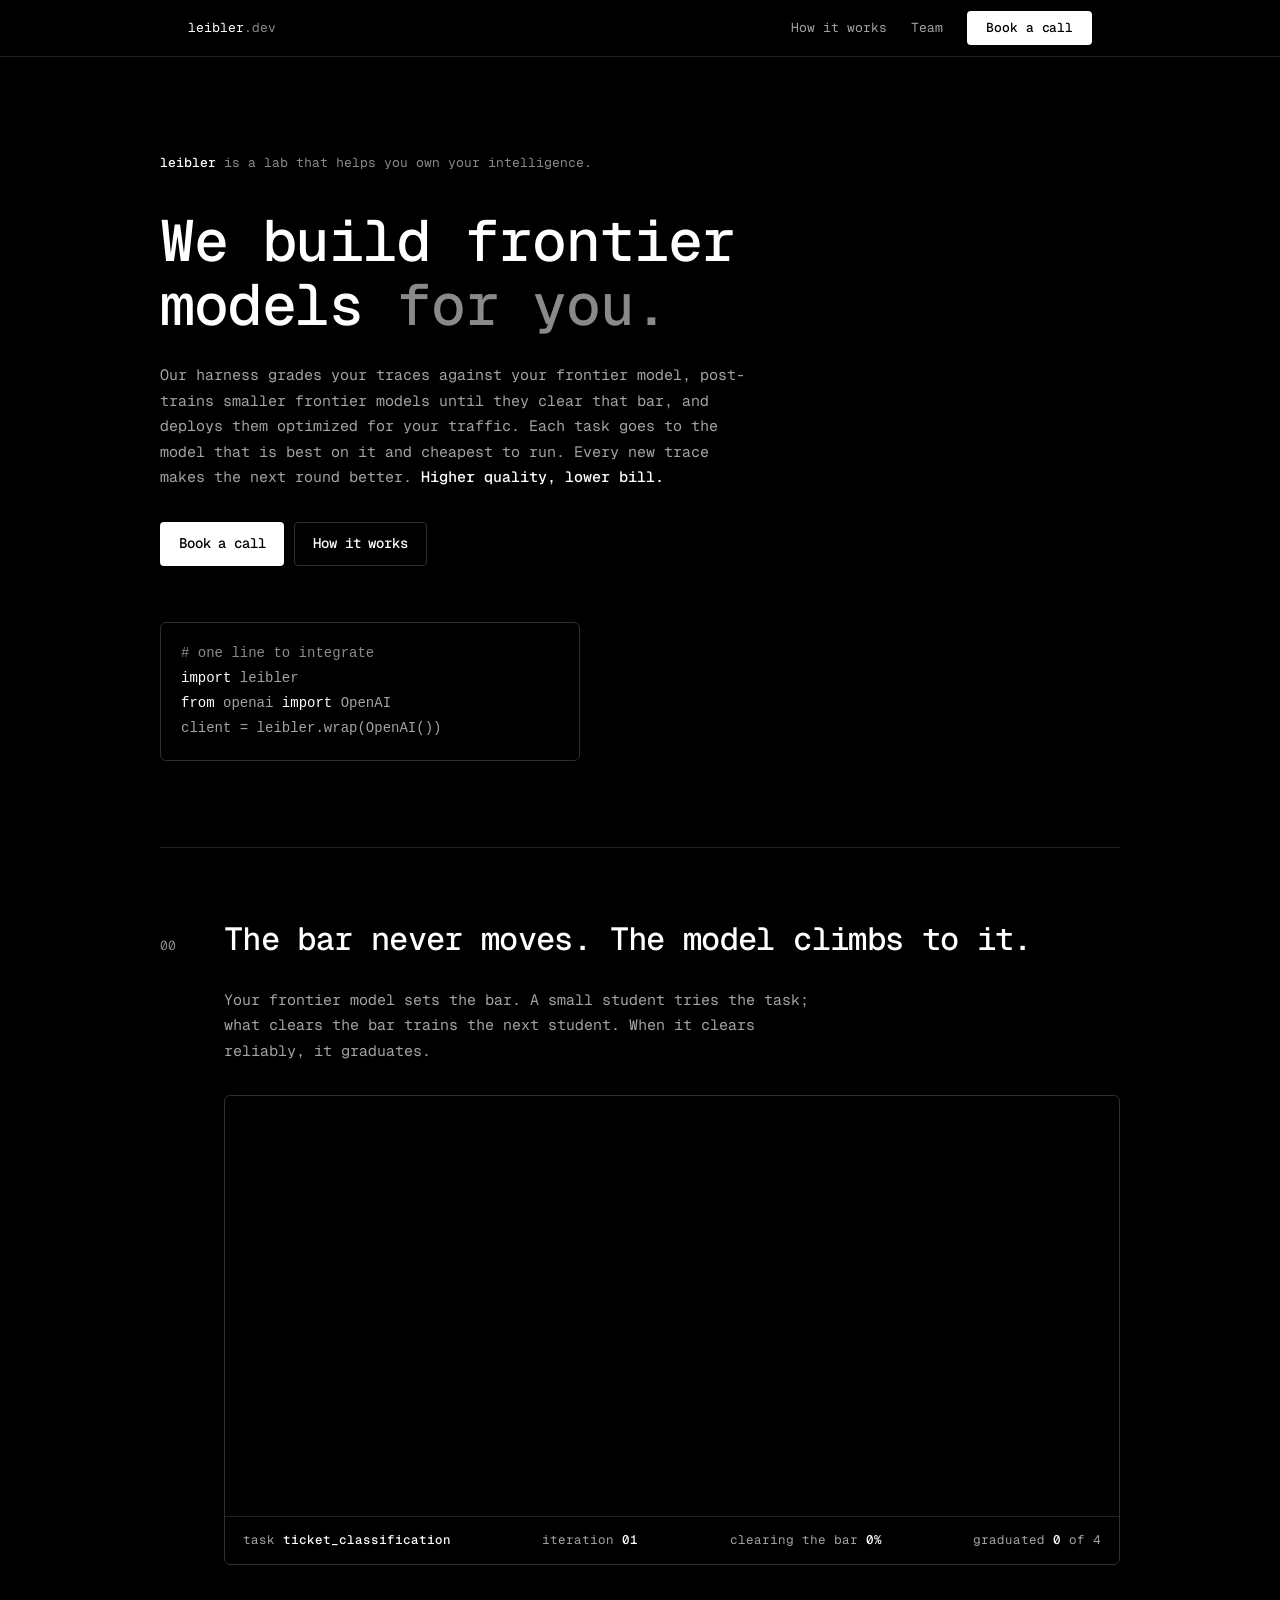
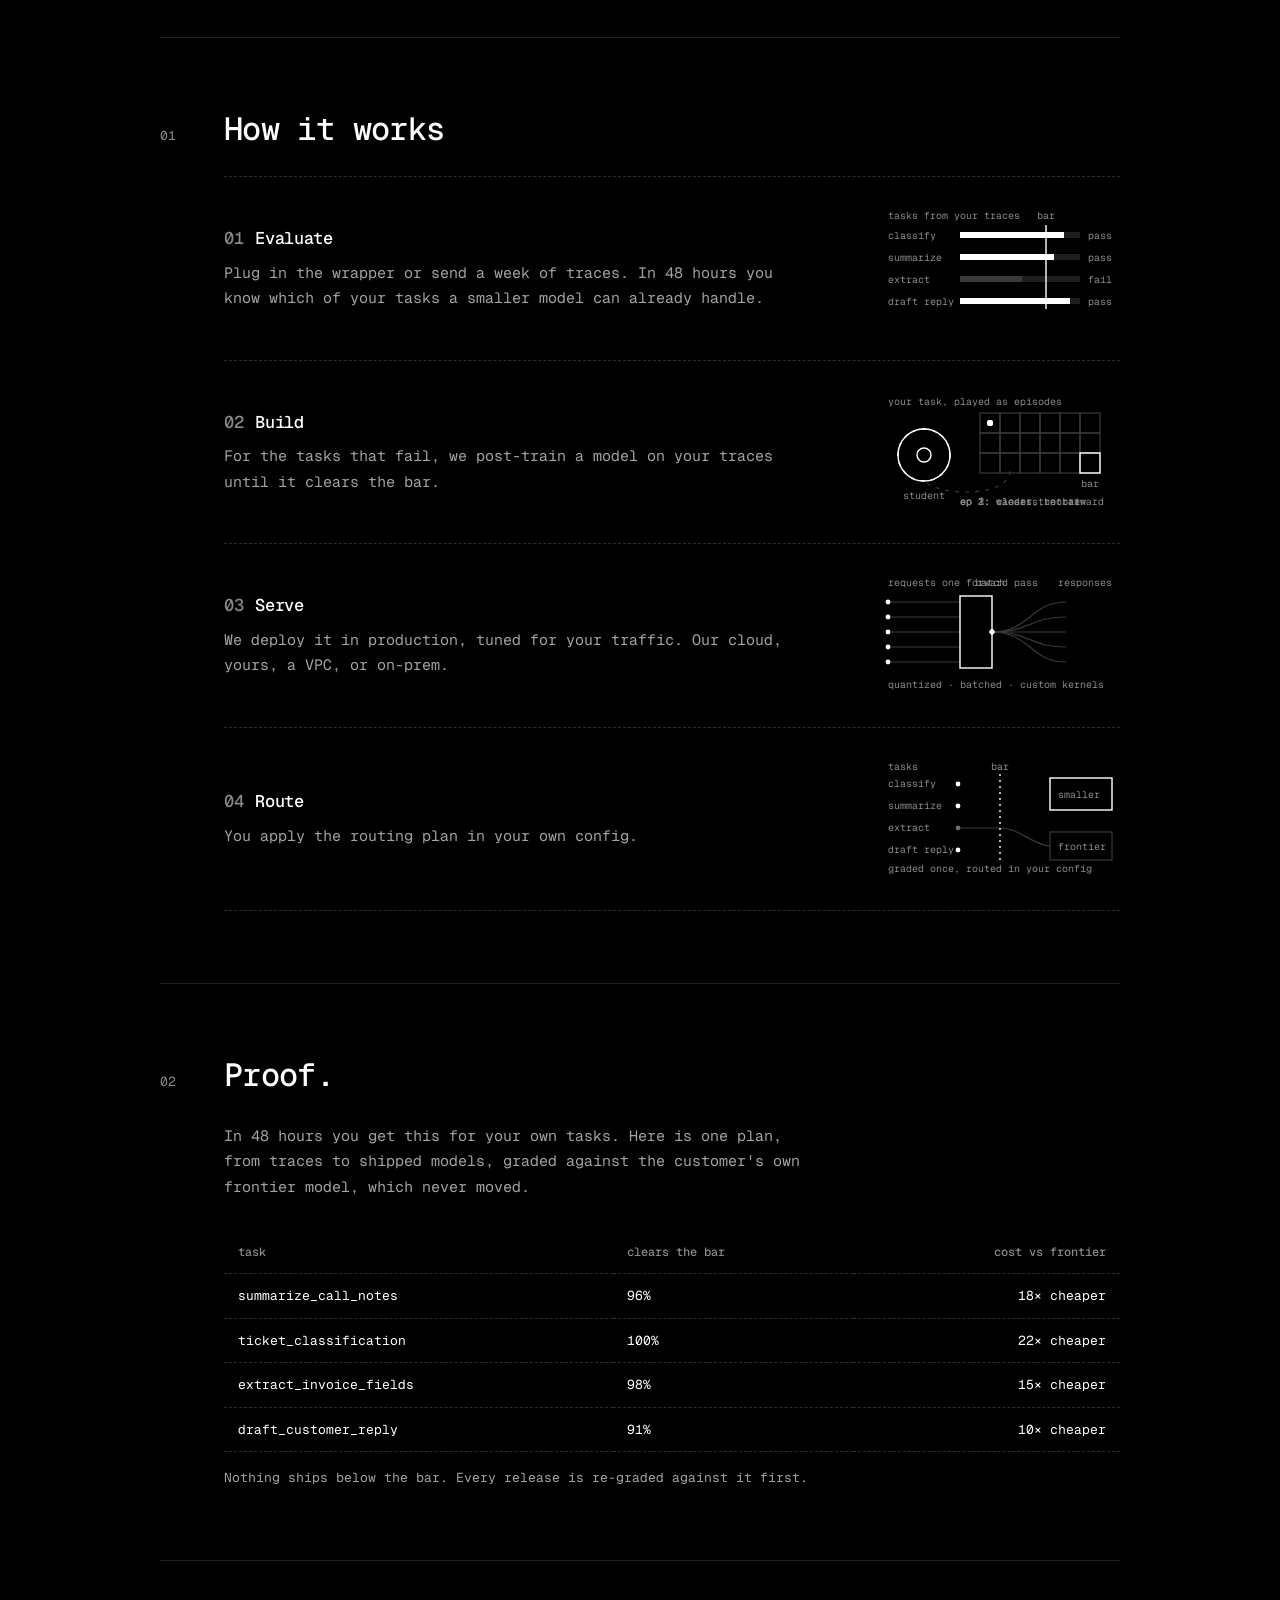
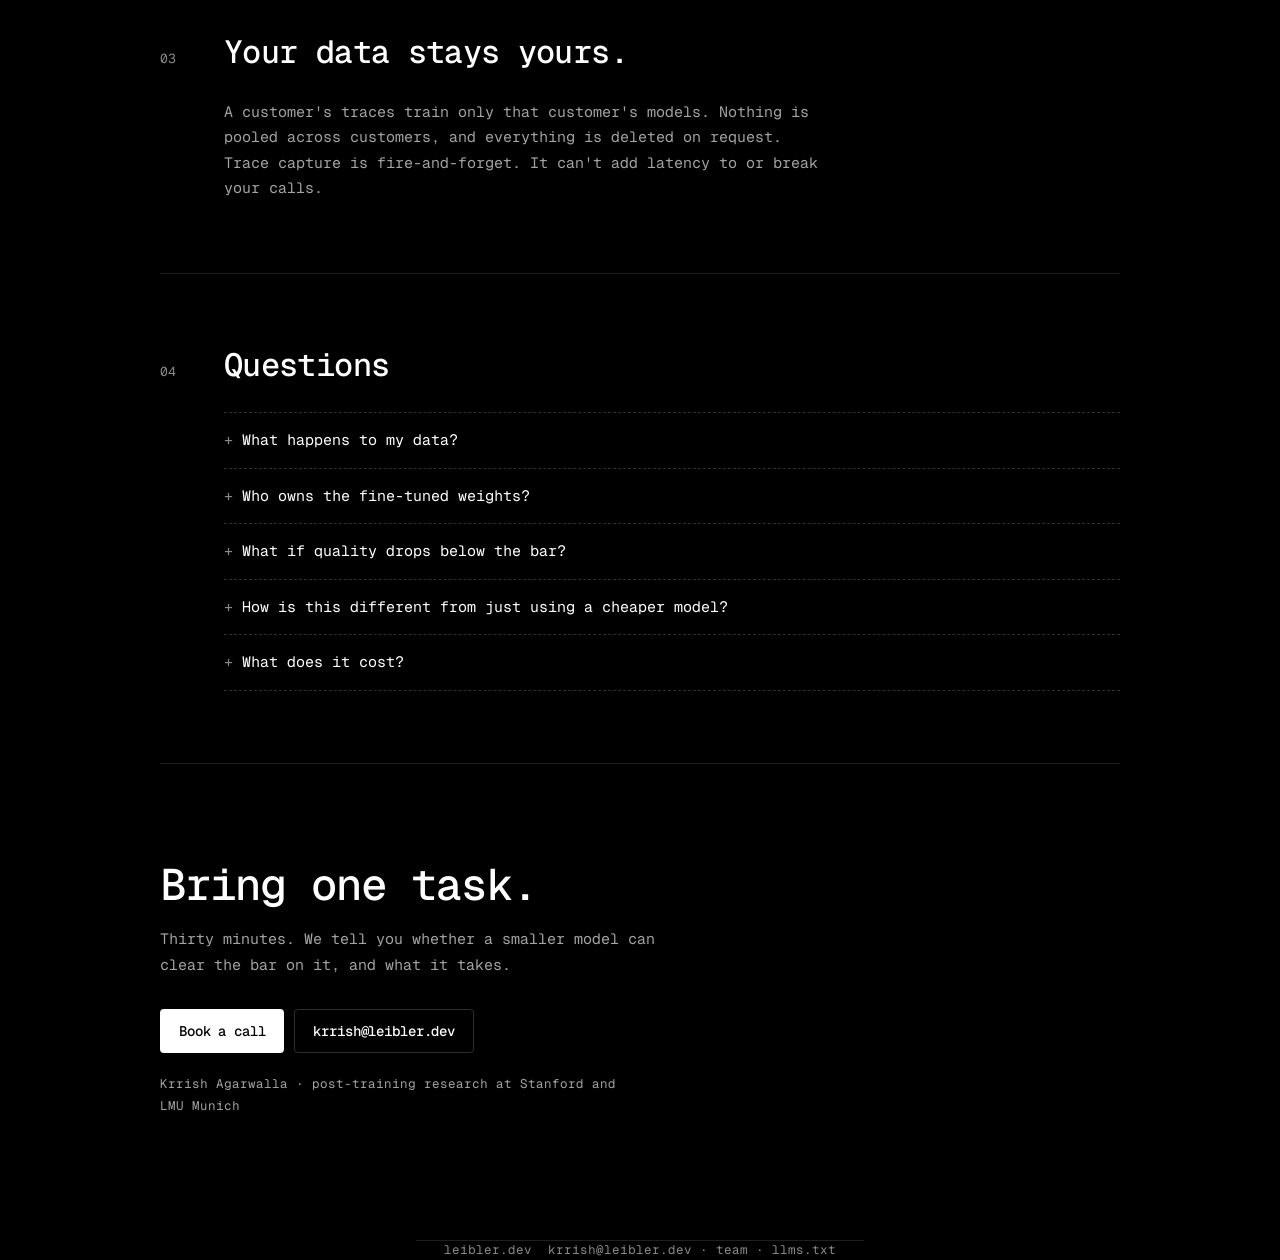
==== index.html @ d2d836c9 "Leibler: product repo, validation work and leibler.dev website Co-Authored-By: Claude Fable 5 <norep" ====
<!DOCTYPE html>
<html lang="en">
<head>
<meta charset="UTF-8">
<meta name="viewport" content="width=device-width, initial-scale=1.0">
<title>Leibler · We build frontier models for you.</title>
<meta name="description" content="Your frontier model's quality, at a fraction of the bill. Leibler post-trains smaller models on your traces until they clear your bar, then runs them optimized for your traffic.">
<link rel="canonical" href="https://leibler.dev/">
<meta name="theme-color" content="#000000">
<meta property="og:type" content="website">
<meta property="og:site_name" content="Leibler">
<meta property="og:title" content="Leibler · We build frontier models for you.">
<meta property="og:description" content="Your frontier model's quality, at a fraction of the bill. Leibler post-trains smaller models on your traces until they clear your bar, then runs them optimized for your traffic.">
<meta property="og:url" content="https://leibler.dev/">
<meta property="og:image" content="https://leibler.dev/og.png">
<meta property="og:image:width" content="1200">
<meta property="og:image:height" content="630">
<meta name="twitter:card" content="summary_large_image">
<meta name="twitter:title" content="Leibler · We build frontier models for you.">
<meta name="twitter:description" content="Your frontier model's quality, at a fraction of the bill. Leibler post-trains smaller models on your traces until they clear your bar, then runs them optimized for your traffic.">
<meta name="twitter:image" content="https://leibler.dev/og.png">
<link rel="icon" href="/favicon.svg" type="image/svg+xml">
<link rel="icon" type="image/png" sizes="32x32" href="/favicon-32.png">
<link rel="apple-touch-icon" href="/apple-touch-icon.png">
<link rel="alternate" type="text/plain" href="/llms.txt" title="llms.txt">
<link rel="preconnect" href="https://fonts.googleapis.com">
<link rel="preconnect" href="https://fonts.gstatic.com" crossorigin>
<link href="https://fonts.googleapis.com/css2?family=Geist+Mono:wght@400;500&display=swap" rel="stylesheet">
<link rel="stylesheet" href="/assets/css/site.css">
<script src="/assets/js/hero.js" defer></script>
<script src="/assets/js/figures.js" defer></script>
<script type="application/ld+json">
{"@context":"https://schema.org","@graph":[
{"@type":"Organization","@id":"https://leibler.dev/#org","name":"Leibler","url":"https://leibler.dev/","logo":"https://leibler.dev/og.png","email":"krrish@leibler.dev","founder":{"@id":"https://leibler.dev/#krrish"}},
{"@type":"Person","@id":"https://leibler.dev/#krrish","name":"Krrish Agarwalla","url":"https://kkrrish.tech","jobTitle":"Founder","worksFor":{"@id":"https://leibler.dev/#org"},"sameAs":["https://kkrrish.tech"]},
{"@type":"FAQPage","mainEntity":[
{"@type":"Question","name":"What happens to my data?","acceptedAnswer":{"@type":"Answer","text":"Your traces train only your models. Nothing is pooled across customers, and everything is deleted on request."}},
{"@type":"Question","name":"Who owns the fine-tuned weights?","acceptedAnswer":{"@type":"Answer","text":"You do. The models are built from your traces, for you, and deploy on your infrastructure or ours."}},
{"@type":"Question","name":"What if quality drops below the bar?","acceptedAnswer":{"@type":"Answer","text":"It doesn't ship. Every release is graded against your frontier model on your own inputs, and anything below the bar is held back."}},
{"@type":"Question","name":"How is this different from just using a cheaper model?","acceptedAnswer":{"@type":"Answer","text":"A cheaper model doesn't clear your bar. The harness proves, on your traces, which tasks it can and can't take before anything runs in production."}},
{"@type":"Question","name":"What does it cost?","acceptedAnswer":{"@type":"Answer","text":"Bring one task. In thirty minutes we'll tell you what it takes and whether a smaller model clears the bar."}}
]}]}
</script>
</head>
<body>
<a class="skip" href="#main">Skip to content</a>
<header class="mono">
  <div class="wrap nav">
    <a class="brand" href="/">leibler<span>.dev</span></a>
    <nav><a href="#how">How it works</a><a href="/team">Team</a><a class="btn btn-w" href="https://cal.com/krrish-agarwalla/30min">Book a call</a></nav>
  </div>
</header>

<main id="main">
  <section class="wrap hero">
    <p class="prompt"><b>leibler</b> is a lab that helps you own your intelligence.</p>
    <h1>We build frontier models <span class="g">for you.</span></h1>
    <p class="sub">Our harness grades your traces against your frontier model, post-trains smaller frontier models until they clear that bar, and deploys them optimized for your traffic. Each task goes to the model that is best on it and cheapest to run. Every new trace makes the next round better. <b>Higher quality, lower bill.</b></p>
    <div class="cta"><a class="btn btn-w" href="https://cal.com/krrish-agarwalla/30min">Book a call</a><a class="btn btn-o" href="#how">How it works</a></div>
    <pre class="snip"><span class="c"># one line to integrate</span>
<b>import</b> leibler
<b>from</b> openai <b>import</b> OpenAI
client = leibler.wrap(OpenAI())</pre>
  </section>

  <section class="wrap sec" id="bar">
    <div class="h"><span class="n">00</span><h2>The bar never moves. The model climbs to it.</h2></div>
    <p class="lead">Your frontier model sets the bar. A small student tries the task; what clears the bar trains the next student. When it clears reliably, it graduates.</p>
    <div class="diagram">
      <canvas id="cv" role="img" aria-label="Animated diagram: a student model's outputs scatter below a fixed quality bar; with each iteration the outputs that clear the bar train the student, until the task clears the bar reliably and graduates"></canvas>
      <div class="read mono"><span>task <b id="r-task">ticket_classification</b></span><span>iteration <b id="r-iter">01</b></span><span>clearing the bar <b id="r-pass">0%</b></span><span>graduated <b id="r-grad">0</b> of 4</span></div>
    </div>
  </section>

  <section class="wrap sec" id="how">
    <div class="h"><span class="n">01</span><h2>How it works</h2></div>
    <div class="step"><div><h3><span>01</span>Evaluate</h3><p>Plug in the wrapper or send a week of traces. In 48 hours you know which of your tasks a smaller model can already handle.</p></div><div class="fig" aria-hidden="true"><svg viewBox="0 0 240 120">
      <text class="lbl" x="8" y="14">tasks from your traces</text>
      <text class="lbl" x="8" y="34">classify</text><text class="lbl" x="8" y="56">summarize</text><text class="lbl" x="8" y="78">extract</text><text class="lbl" x="8" y="100">draft reply</text>
      <g fill="#1f1f1f"><rect x="80" y="27" width="120" height="6"></rect><rect x="80" y="49" width="120" height="6"></rect><rect x="80" y="71" width="120" height="6"></rect><rect x="80" y="93" width="120" height="6"></rect></g>
      <rect class="eB" x="80" y="27" width="104" height="6" fill="#fff"></rect>
      <rect class="eB" x="80" y="49" width="94" height="6" fill="#fff" style="animation-delay: .3s"></rect>
      <rect class="eB" x="80" y="71" width="62" height="6" fill="#3a3a3a" style="animation-delay: .6s"></rect>
      <rect class="eB" x="80" y="93" width="110" height="6" fill="#fff" style="animation-delay: .9s"></rect>
      <line class="st" x1="166" y1="20" x2="166" y2="104"></line><text class="lbl" x="166" y="14" text-anchor="middle" fill="#fff">bar</text>
      <g class="f1l"><text class="lbl" x="208" y="34" fill="#fff">pass</text><text class="lbl" x="208" y="56" fill="#fff">pass</text><text class="lbl" x="208" y="78">fail</text><text class="lbl" x="208" y="100" fill="#fff">pass</text></g>
    </svg></div></div>
    <div class="step"><div><h3><span>02</span>Build</h3><p>For the tasks that fail, we post-train a model on your traces until it clears the bar.</p></div><div class="fig" aria-hidden="true"><svg viewBox="0 0 240 120">
      <circle class="dim" cx="44" cy="66" r="26"></circle><circle class="st spin flow" cx="44" cy="66" r="26"></circle><circle class="st f2ring" cx="44" cy="66" r="26"></circle><circle class="st" cx="44" cy="66" r="7"></circle>
      <text class="lbl" x="44" y="110" text-anchor="middle">student</text>
      <text class="lbl" x="8" y="16">your task, played as episodes</text>
      <g class="dim"><rect x="100" y="24" width="20" height="20"></rect><rect x="120" y="24" width="20" height="20"></rect><rect x="140" y="24" width="20" height="20"></rect><rect x="160" y="24" width="20" height="20"></rect><rect x="180" y="24" width="20" height="20"></rect><rect x="200" y="24" width="20" height="20"></rect><rect x="100" y="44" width="20" height="20"></rect><rect x="120" y="44" width="20" height="20"></rect><rect x="140" y="44" width="20" height="20"></rect><rect x="160" y="44" width="20" height="20"></rect><rect x="180" y="44" width="20" height="20"></rect><rect x="200" y="44" width="20" height="20"></rect><rect x="100" y="64" width="20" height="20"></rect><rect x="120" y="64" width="20" height="20"></rect><rect x="140" y="64" width="20" height="20"></rect><rect x="160" y="64" width="20" height="20"></rect><rect x="180" y="64" width="20" height="20"></rect><rect x="200" y="64" width="20" height="20"></rect></g>
      <rect class="st goal" x="200" y="64" width="20" height="20" fill="#fff"></rect><text class="lbl" x="210" y="98" text-anchor="middle" fill="#fff">bar</text>
      <path class="dim flow f2r" d="M130 82 C 130 108, 60 108, 44 92"></path>
      <polyline class="st att c1" pathLength="100" points="110,34 130,34 130,54 110,54 110,74 130,74"></polyline>
      <polyline class="st att c2" pathLength="100" points="110,34 130,34 150,34 170,34 170,54 190,54 190,74"></polyline>
      <polyline class="st att c3" pathLength="100" points="110,34 150,34 170,34 170,54 210,54 210,74"></polyline>
      <circle class="f2d c1" r="3" fill="#fff" style="offset-path: path('M110 34 L130 34 L130 54 L110 54 L110 74 L130 74')"></circle>
      <circle class="f2d c2" r="3" fill="#fff" style="offset-path: path('M110 34 L130 34 L150 34 L170 34 L170 54 L190 54 L190 74')"></circle>
      <circle class="f2d c3" r="3" fill="#fff" style="offset-path: path('M110 34 L150 34 L170 34 L170 54 L210 54 L210 74')"></circle>
      <text class="lbl f2t c1" x="80" y="116">ep 1: wanders, no reward</text>
      <text class="lbl f2t c2" x="80" y="116">ep 2: closer, retrain</text>
      <text class="lbl f2t c3" x="80" y="116" fill="#fff">ep 3: clears the bar</text>
    </svg></div></div>
    <div class="step"><div><h3><span>03</span>Serve</h3><p>We deploy it in production, tuned for your traffic. Our cloud, yours, a VPC, or on-prem.</p></div><div class="fig" aria-hidden="true"><svg viewBox="0 0 240 120">
      <text class="lbl" x="8" y="14">requests</text>
      <g class="dim"><path d="M8 30 H 80"></path><path d="M8 45 H 80"></path><path d="M8 60 H 80"></path><path d="M8 75 H 80"></path><path d="M8 90 H 80"></path></g>
      <circle class="sBin" r="2.4" fill="#fff" style="offset-path: path('M8 30 H 80'); animation-delay: 0.00s"></circle><circle class="sBin" r="2.4" fill="#fff" style="offset-path: path('M8 45 H 80'); animation-delay: 0.15s"></circle><circle class="sBin" r="2.4" fill="#fff" style="offset-path: path('M8 60 H 80'); animation-delay: 0.30s"></circle><circle class="sBin" r="2.4" fill="#fff" style="offset-path: path('M8 75 H 80'); animation-delay: 0.45s"></circle><circle class="sBin" r="2.4" fill="#fff" style="offset-path: path('M8 90 H 80'); animation-delay: 0.60s"></circle>
      <rect class="st sBbox" x="80" y="24" width="32" height="72" fill="#fff"></rect>
      <text class="lbl sBb" x="110" y="14" text-anchor="middle">batch</text>
      <text class="lbl sBl" x="110" y="14" text-anchor="middle" fill="#fff">one forward pass</text>
      <g class="dim"><path d="M112 60 C 150 60, 150 30, 186 30"></path><path d="M112 60 C 150 60, 150 45, 186 45"></path><path d="M112 60 C 150 60, 150 60, 186 60"></path><path d="M112 60 C 150 60, 150 75, 186 75"></path><path d="M112 60 C 150 60, 150 90, 186 90"></path></g>
      <circle class="sBout" r="2.4" fill="#fff" style="offset-path: path('M112 60 C 150 60, 150 30, 186 30')"></circle><circle class="sBout" r="2.4" fill="#fff" style="offset-path: path('M112 60 C 150 60, 150 45, 186 45')"></circle><circle class="sBout" r="2.4" fill="#fff" style="offset-path: path('M112 60 C 150 60, 150 60, 186 60')"></circle><circle class="sBout" r="2.4" fill="#fff" style="offset-path: path('M112 60 C 150 60, 150 75, 186 75')"></circle><circle class="sBout" r="2.4" fill="#fff" style="offset-path: path('M112 60 C 150 60, 150 90, 186 90')"></circle>
      <text class="lbl" x="232" y="14" text-anchor="end">responses</text>
      <text class="lbl" x="8" y="116">quantized · batched · custom kernels</text>
    </svg></div></div>
    <div class="step"><div><h3><span>04</span>Route</h3><p>You apply the routing plan in your own config.</p></div><div class="fig" aria-hidden="true"><svg viewBox="0 0 240 120">
      <text class="lbl" x="8" y="14">tasks</text>
      <text class="lbl" x="8" y="31">classify</text><text class="lbl" x="8" y="53">summarize</text><text class="lbl" x="8" y="75">extract</text><text class="lbl" x="8" y="97">draft reply</text>
      <path class="st rBl" pathLength="100" d="M78 28 H120 C 140 28, 150 32, 170 34" style="animation-delay: 0.0s"></path><path class="st rBl" pathLength="100" d="M78 50 H120 C 140 50, 150 40, 170 40" style="animation-delay: 0.6s"></path><path class="dim" pathLength="100" d="M78 72 H120 C 140 72, 150 88, 170 90" style="animation-delay: 1.2s"></path><path class="st rBl" pathLength="100" d="M78 94 H120 C 140 94, 150 46, 170 46" style="animation-delay: 1.8s"></path>
      <circle class="rBd" r="2.4" fill="#fff" style="offset-path: path('M78 28 H120 C 140 28, 150 32, 170 34'); animation-delay: 0.0s"></circle><circle class="rBd" r="2.4" fill="#fff" style="offset-path: path('M78 50 H120 C 140 50, 150 40, 170 40'); animation-delay: 0.6s"></circle><circle class="rBd" r="2.4" fill="#6b6b6b" style="offset-path: path('M78 72 H120 C 140 72, 150 88, 170 90'); animation-delay: 1.2s"></circle><circle class="rBd" r="2.4" fill="#fff" style="offset-path: path('M78 94 H120 C 140 94, 150 46, 170 46'); animation-delay: 1.8s"></circle>
      <line class="st" x1="120" y1="18" x2="120" y2="104" stroke-dasharray="2 4"></line><text class="lbl" x="120" y="14" text-anchor="middle" fill="#fff">bar</text>
      <rect class="st" x="170" y="22" width="62" height="32"></rect><text class="lbl" x="178" y="42" fill="#fff">smaller</text>
      <rect class="dim" x="170" y="76" width="62" height="28"></rect><text class="lbl" x="178" y="94">frontier</text>
      <text class="lbl" x="8" y="116">graded once, routed in your config</text>
    </svg></div></div>
  </section>

  <section class="wrap sec" id="proof">
    <div class="h"><span class="n">02</span><h2>Proof.</h2></div>
    <p class="lead">In 48 hours you get this for your own tasks. Here is one plan, from traces to shipped models, graded against the customer's own frontier model, which never moved.</p>
    <table class="proof">
      <thead><tr><th>task</th><th>clears the bar</th><th>cost vs frontier</th></tr></thead>
      <tbody>
        <tr><td>summarize_call_notes</td><td>96%</td><td>18× cheaper</td></tr>
        <tr><td>ticket_classification</td><td>100%</td><td>22× cheaper</td></tr>
        <tr><td>extract_invoice_fields</td><td>98%</td><td>15× cheaper</td></tr>
        <tr><td>draft_customer_reply</td><td>91%</td><td>10× cheaper</td></tr>
      </tbody>
    </table>
    <p class="note">Nothing ships below the bar. Every release is re-graded against it first.</p>
  </section>

  <section class="wrap sec" id="data">
    <div class="h"><span class="n">03</span><h2>Your data stays yours.</h2></div>
    <p class="lead">A customer's traces train only that customer's models. Nothing is pooled across customers, and everything is deleted on request. Trace capture is fire-and-forget. It can't add latency to or break your calls.</p>
  </section>

  <section class="wrap sec" id="faq">
    <div class="h"><span class="n">04</span><h2>Questions</h2></div>
    <div class="faq">
      <details>
        <summary>What happens to my data?</summary>
        <p>Your traces train only your models. Nothing is pooled across customers, and everything is deleted on request.</p>
      </details>
      <details>
        <summary>Who owns the fine-tuned weights?</summary>
        <p>You do. The models are built from your traces, for you, and deploy on your infrastructure or ours.</p>
      </details>
      <details>
        <summary>What if quality drops below the bar?</summary>
        <p>It doesn't ship. Every release is graded against your frontier model on your own inputs, and anything below the bar is held back.</p>
      </details>
      <details>
        <summary>How is this different from just using a cheaper model?</summary>
        <p>A cheaper model doesn't clear your bar. The harness proves, on your traces, which tasks it can and can't take before anything runs in production.</p>
      </details>
      <details>
        <summary>What does it cost?</summary>
        <p>Bring one task. In thirty minutes we'll tell you what it takes and whether a smaller model clears the bar.</p>
      </details>
    </div>
  </section>

  <section class="wrap close" id="close">
    <h2>Bring one task.</h2>
    <p>Thirty minutes. We tell you whether a smaller model can clear the bar on it, and what it takes.</p>
    <div class="cta"><a class="btn btn-w" href="https://cal.com/krrish-agarwalla/30min">Book a call</a><a class="btn btn-o" href="mailto:krrish@leibler.dev">krrish@leibler.dev</a></div>
    <p class="cred">Krrish Agarwalla · post-training research at Stanford and LMU Munich</p>
  </section>
</main>
<footer class="wrap mono"><span>leibler.dev</span><span><a href="mailto:krrish@leibler.dev">krrish@leibler.dev</a> · <a href="/team">team</a> · <a href="/llms.txt">llms.txt</a></span></footer>
</body>
</html>
---- assets/css/site.css ----
/* leibler.dev */
  :root { --bg: #000; --fg: #fff; --fg-2: #a3a3a3; --fg-3: #8a8a8a; --line: #1f1f1f; --line-2: #2e2e2e; }
  * { box-sizing: border-box; margin: 0; padding: 0; }
  html { color-scheme: dark; scroll-behavior: smooth; }
  body { min-height: 100vh; display: flex; flex-direction: column; background: var(--bg); color: var(--fg); font-family: "Geist Mono", ui-monospace, Menlo, monospace; font-size: 15px; line-height: 1.5; -webkit-font-smoothing: antialiased; overflow-x: hidden; }
  main { flex: 1; }
  a { color: inherit; text-decoration: none; }
  a:focus-visible { outline: 2px solid #fff; outline-offset: 3px; }
  h1, h2, h3 { font-weight: 500; letter-spacing: -0.04em; text-wrap: balance; }
  p { text-wrap: pretty; }
  .mono { font-family: "Geist Mono", ui-monospace, Menlo, monospace; }
  .btn { display: inline-flex; align-items: center; justify-content: center; gap: 8px; min-height: 44px; padding: 0 18px; border-radius: 8px; font-weight: 500; font-size: 14px; letter-spacing: -0.01em; border: 1px solid transparent; transition: background-color 150ms ease, border-color 150ms ease; touch-action: manipulation; }
  .btn-w { background: var(--fg); color: #000; } .btn-w:hover { background: #e5e5e5; }
  .btn-o { border-color: var(--line-2); color: var(--fg); } .btn-o:hover { border-color: #fff; }
  .skip { position: absolute; left: -999px; top: 8px; background: #fff; color: #000; padding: 8px 12px; z-index: 100; } .skip:focus { left: 8px; }
  .sub b { color: var(--fg); font-weight: 500; }
  .read { display: flex; justify-content: space-between; gap: 16px; flex-wrap: wrap; padding: 14px 18px; border-top: 1px solid var(--line); font-size: 12.5px; color: var(--fg-2); }
  .read b { color: #fff; font-weight: 500; }
  @media (prefers-reduced-motion: reduce) { .btn { transition: none; } .fig [class] { animation: none; } .fig .eB, .fig .f1l, .fig .f2t.c3 { transform: none; opacity: 1; } .fig .att { stroke-dashoffset: 0; } .fig .att.c1, .fig .att.c2, .fig .f2d, .fig .f2t.c1, .fig .f2t.c2, .fig .f2r, .fig .f2ring, .fig .sBin, .fig .sBout, .fig .sBl, .fig .rBd { opacity: 0; } .fig .sBb { opacity: 1; } .fig .sBbox { fill-opacity: 0; } .fig .rBl { stroke-dashoffset: 0; } .fig .goal { fill-opacity: .9; } }
  .paused .fig * { animation-play-state: paused !important; }
  .fig .st { stroke: #fff; stroke-width: 1.4; fill: none; }
  .fig .dim { stroke: #3a3a3a; stroke-width: 1.2; fill: none; }
  .fig .lbl { fill: #8a8a8a; font: 10px "Geist Mono", ui-monospace, monospace; }
  .fig .flow { stroke-dasharray: 4 6; animation: flow 1.6s linear infinite; }
  .fig .spin { transform-box: fill-box; transform-origin: center; animation: spin 6s linear infinite; }

  .fig .f1l { animation: f1lbl 6s ease-in-out infinite; }
  @keyframes f1lbl { 0%, 60% { opacity: 0; } 68%, 92% { opacity: 1; } 100% { opacity: 0; } }

  .fig .att { stroke-dasharray: 100; stroke-dashoffset: 100; }
  .fig .att.c1 { animation: f2c1 9s linear infinite; } .fig .att.c2 { animation: f2c2 9s linear infinite; } .fig .att.c3 { animation: f2c3 9s linear infinite; }
  @keyframes f2c1 { 0% { stroke-dashoffset: 100; opacity: 1; } 20%, 30% { stroke-dashoffset: 0; opacity: 1; } 36%, 100% { stroke-dashoffset: 0; opacity: 0; } }
  @keyframes f2c2 { 0%, 36% { stroke-dashoffset: 100; opacity: 1; } 56%, 64% { stroke-dashoffset: 0; opacity: 1; } 70%, 100% { stroke-dashoffset: 0; opacity: 0; } }
  @keyframes f2c3 { 0%, 70% { stroke-dashoffset: 100; opacity: 1; } 90%, 97% { stroke-dashoffset: 0; opacity: 1; } 100% { stroke-dashoffset: 0; opacity: 0; } }
  .fig .f2d.c1 { animation: f2d1 9s linear infinite; } .fig .f2d.c2 { animation: f2d2 9s linear infinite; } .fig .f2d.c3 { animation: f2d3 9s linear infinite; }
  @keyframes f2d1 { 0% { offset-distance: 0%; opacity: 1; } 20%, 30% { offset-distance: 100%; opacity: 1; } 36%, 100% { offset-distance: 100%; opacity: 0; } }
  @keyframes f2d2 { 0%, 36% { offset-distance: 0%; opacity: 0; } 37% { opacity: 1; } 56%, 64% { offset-distance: 100%; opacity: 1; } 70%, 100% { offset-distance: 100%; opacity: 0; } }
  @keyframes f2d3 { 0%, 70% { offset-distance: 0%; opacity: 0; } 71% { opacity: 1; } 90%, 97% { offset-distance: 100%; opacity: 1; } 100% { offset-distance: 100%; opacity: 0; } }
  .fig .f2r { animation: f2ret 9s linear infinite; }
  @keyframes f2ret { 0%, 21% { opacity: 0; } 25%, 33% { opacity: 1; } 37%, 57% { opacity: 0; } 61%, 67% { opacity: 1; } 71%, 100% { opacity: 0; } }
  .fig .f2ring { transform-box: fill-box; transform-origin: center; animation: f2ring 9s ease-out infinite; }
  @keyframes f2ring { 0%, 33% { transform: scale(1); opacity: 0; } 34% { transform: scale(1); opacity: .7; } 40%, 67% { transform: scale(1.5); opacity: 0; } 68% { transform: scale(1); opacity: .7; } 74%, 100% { transform: scale(1.5); opacity: 0; } }
  .fig .f2t { animation: 9s linear infinite; }
  .fig .f2t.c1 { animation-name: f2t1 } .fig .f2t.c2 { animation-name: f2t2 } .fig .f2t.c3 { animation-name: f2t3 }
  @keyframes f2t1 { 0%, 20% { opacity: 0; } 22%, 33% { opacity: 1; } 36%, 100% { opacity: 0; } }
  @keyframes f2t2 { 0%, 56% { opacity: 0; } 58%, 67% { opacity: 1; } 70%, 100% { opacity: 0; } }
  @keyframes f2t3 { 0%, 90% { opacity: 0; } 92%, 100% { opacity: 1; } }

  .fig .eB { transform-box: fill-box; transform-origin: left; animation: eBfill 6s ease-in-out infinite; }
  @keyframes eBfill { 0%, 10% { transform: scaleX(0); } 40%, 90% { transform: scaleX(1); } 100% { transform: scaleX(0); } }
  .fig .sBin { animation: sBin 4s ease-in-out infinite; }
  @keyframes sBin { 0% { offset-distance: 0%; opacity: 0; } 5% { opacity: 1; } 35% { offset-distance: 100%; opacity: 1; } 42%, 100% { offset-distance: 100%; opacity: 0; } }
  .fig .sBbox { animation: sBbox 4s linear infinite; }
  @keyframes sBbox { 0%, 42% { fill-opacity: 0; } 46% { fill-opacity: .9; } 54%, 100% { fill-opacity: 0; } }
  .fig .sBout { animation: sBout 4s ease-in-out infinite; }
  @keyframes sBout { 0%, 50% { offset-distance: 0%; opacity: 0; } 52% { opacity: 1; } 75% { offset-distance: 100%; opacity: 1; } 80%, 100% { offset-distance: 100%; opacity: 0; } }
  .fig .sBl { animation: sBl 4s linear infinite; }
  .fig .sBb { animation: sBb 4s linear infinite; }
  @keyframes sBb { 0%, 44% { opacity: 1; } 48%, 62% { opacity: 0; } 66%, 100% { opacity: 1; } }
  @keyframes sBl { 0%, 44% { opacity: 0; } 48%, 62% { opacity: 1; } 66%, 100% { opacity: 0; } }
  .fig .rBd { animation: rBd 8s ease-in-out infinite; }
  @keyframes rBd { 0% { offset-distance: 0%; opacity: 0; } 3% { opacity: 1; } 25% { offset-distance: 100%; opacity: 1; } 30%, 100% { offset-distance: 100%; opacity: 0; } }
  .fig .rBl { stroke-dasharray: 100; stroke-dashoffset: 100; animation: rBl 8s linear infinite; }
  @keyframes rBl { 0%, 4% { stroke-dashoffset: 100; } 25%, 90% { stroke-dashoffset: 0; } 100% { stroke-dashoffset: 100; } }
  .fig .goal { animation: goal 9s linear infinite; }
  @keyframes goal { 0%, 88% { fill-opacity: 0; } 90%, 97% { fill-opacity: .9; } 100% { fill-opacity: 0; } }
  @keyframes flow { to { stroke-dashoffset: -20; } }
  @keyframes spin { to { transform: rotate(360deg); } }

  h1, h2, h3 { letter-spacing: -0.02em; font-weight: 500; }
  .wrap { max-width: 960px; margin: 0 auto; padding: 0 28px; }
  header { border-bottom: 1px solid var(--line); }
  .nav { display: flex; align-items: center; justify-content: space-between; height: 56px; font-size: 13px; }
  .nav nav { display: flex; gap: 24px; align-items: center; color: var(--fg-2); }
  .nav .btn { min-height: 34px; font-family: inherit; font-size: 13px; border-radius: 4px; }
  .brand { color: #fff; } .brand span { color: var(--fg-3); }
  .btn { font-family: inherit; border-radius: 4px; }
  .hero { padding: 96px 0 80px; }
  .prompt { color: var(--fg-3); font-size: 13px; }
  .prompt b { color: #fff; font-weight: 500; }
  h1 { font-size: clamp(30px, 4.6vw, 58px); line-height: 1.12; margin: 36px 0 24px; max-width: 24ch; }
  h1 .g { color: var(--fg-3); }
  .sub { color: var(--fg-2); max-width: 66ch; line-height: 1.7; font-size: 15px; }
  .cta { display: flex; gap: 10px; flex-wrap: wrap; margin-top: 32px; }
  .snip { margin-top: 56px; max-width: 100%; overflow-x: auto; padding: 18px 20px; border: 1px solid var(--line-2); border-radius: 6px; font-size: 14px; line-height: 1.8; color: var(--fg-2); display: inline-block; min-width: min(100%, 420px); }
  .snip b { color: #fff; font-weight: 500; } .snip .c { color: var(--fg-3); }
  .sec { border-top: 1px solid var(--line); padding: 72px 0; }
  .h { display: flex; gap: 24px; align-items: baseline; margin-bottom: 28px; }
  .h .n { color: var(--fg-3); font-size: 13px; min-width: 40px; }
  .h h2 { font-size: clamp(22px, 3vw, 32px); line-height: 1.2; }
  .lead { color: var(--fg-2); max-width: 66ch; line-height: 1.7; margin-left: 64px; }
  .diagram { margin: 32px 0 0 64px; border: 1px solid var(--line-2); border-radius: 6px; overflow: hidden; }
  .diagram canvas { display: block; width: 100%; height: 420px; }
  @media (max-width: 720px) { .wrap { padding: 0 20px; } .hero { padding: 56px 0 56px; } .sec { padding: 52px 0; } .close { padding: 64px 0; } .h { gap: 16px; margin-bottom: 20px; } .h .n { min-width: 28px; } .lead, .diagram, .step { margin-left: 0; } .diagram canvas { height: 300px; } .snip { margin-top: 36px; } .read { font-size: 12px; gap: 10px 16px; } }
  .step { margin-left: 64px; display: grid; grid-template-columns: 1fr 240px; gap: 32px; padding: 28px 0; border-top: 1px dashed var(--line-2); align-items: center; }
  .step:last-child { border-bottom: 1px dashed var(--line-2); }
  .step h3 { font-size: 17px; margin-bottom: 8px; } .step h3 span { color: var(--fg-3); margin-right: 12px; }
  .step p { color: var(--fg-2); line-height: 1.7; max-width: 62ch; }
  .step .fig { width: 240px; max-width: 100%; aspect-ratio: 2 / 1; justify-self: end; } .step .fig svg { width: 100%; height: 100%; overflow: visible; }
  @media (max-width: 720px) { .step { grid-template-columns: 1fr; } .step .fig { justify-self: start; } }
  .close { border-top: 1px solid var(--line); padding: 96px 0; }
  .close h2 { font-size: clamp(26px, 4vw, 44px); line-height: 1.15; max-width: 22ch; margin-bottom: 16px; }
  .close p { color: var(--fg-2); max-width: 60ch; margin-bottom: 28px; line-height: 1.7; }
  footer { border-top: 1px solid var(--line); padding: 24px 0; font-size: 12.5px; color: var(--fg-3); display: flex; justify-content: space-between; gap: 16px; flex-wrap: wrap; }

  /* team page */
  .person { margin-left: 0; grid-template-columns: 120px 1fr; gap: 28px; align-items: start; }
  .person img { display: block; width: 120px; height: 120px; border: 1px solid var(--line-2); border-radius: 4px; object-fit: cover; }
  .person h3 span { color: var(--fg-3); margin-left: 12px; }
  .person .links { margin-top: 14px; font-size: 13px; } .person .links a { color: #fff; }
  @media (max-width: 720px) { .person { grid-template-columns: 1fr; } }
  /* 404 */
  .nf { padding: 120px 0; } .nf h1 { margin: 0 0 16px; } .nf p { color: var(--fg-2); margin-bottom: 24px; }

  /* proof table */
  .proof { width: calc(100% - 64px); border-collapse: collapse; margin: 32px 0 0 64px; font-size: 13px; }
  .proof th, .proof td { text-align: left; padding: 12px 14px; border-top: 1px dashed var(--line-2); }
  .proof thead th { color: var(--fg-3); font-weight: 500; font-size: 12px; border-top: 0; }
  .proof td:first-child { color: #fff; }
  .proof th:last-child, .proof td:last-child { text-align: right; }
  .proof tbody tr:last-child td { border-bottom: 1px dashed var(--line-2); }
  .note { margin: 16px 0 0 64px; color: var(--fg-2); font-size: 13px; }

  /* faq */
  .faq { margin-left: 64px; }
  .faq details { border-top: 1px dashed var(--line-2); }
  .faq details:last-child { border-bottom: 1px dashed var(--line-2); }
  .faq summary { cursor: pointer; list-style: none; padding: 16px 0; color: #fff; font-size: 15px; }
  .faq summary::-webkit-details-marker { display: none; }
  .faq summary::before { content: "+ "; color: var(--fg-3); }
  .faq details[open] summary::before { content: "− "; }
  .faq p { color: var(--fg-2); font-size: 14px; line-height: 1.7; padding: 0 0 18px; max-width: 60ch; }

  /* close extras */
  .cred { margin-top: 20px; color: var(--fg-3); font-size: 12.5px; }

  @media (max-width: 720px) { .proof, .note, .faq { margin-left: 0; } .proof { width: 100%; } }
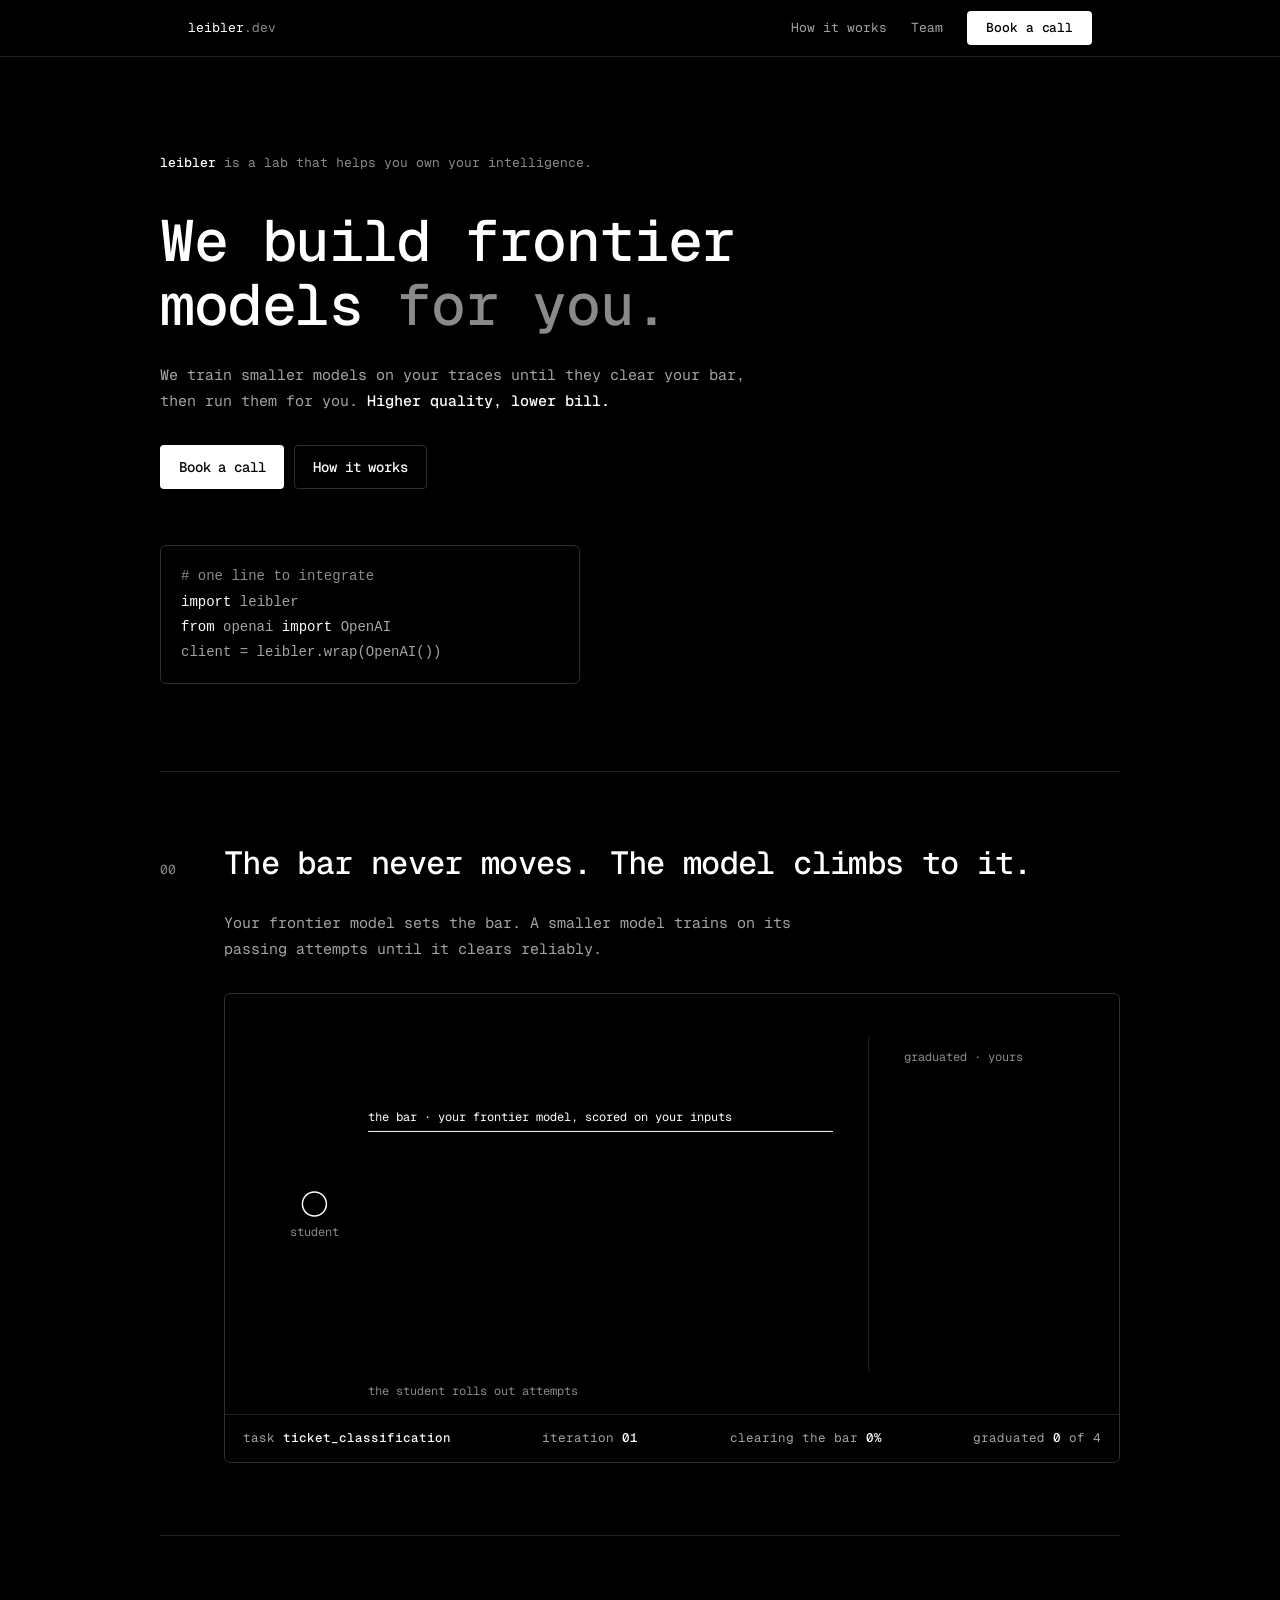
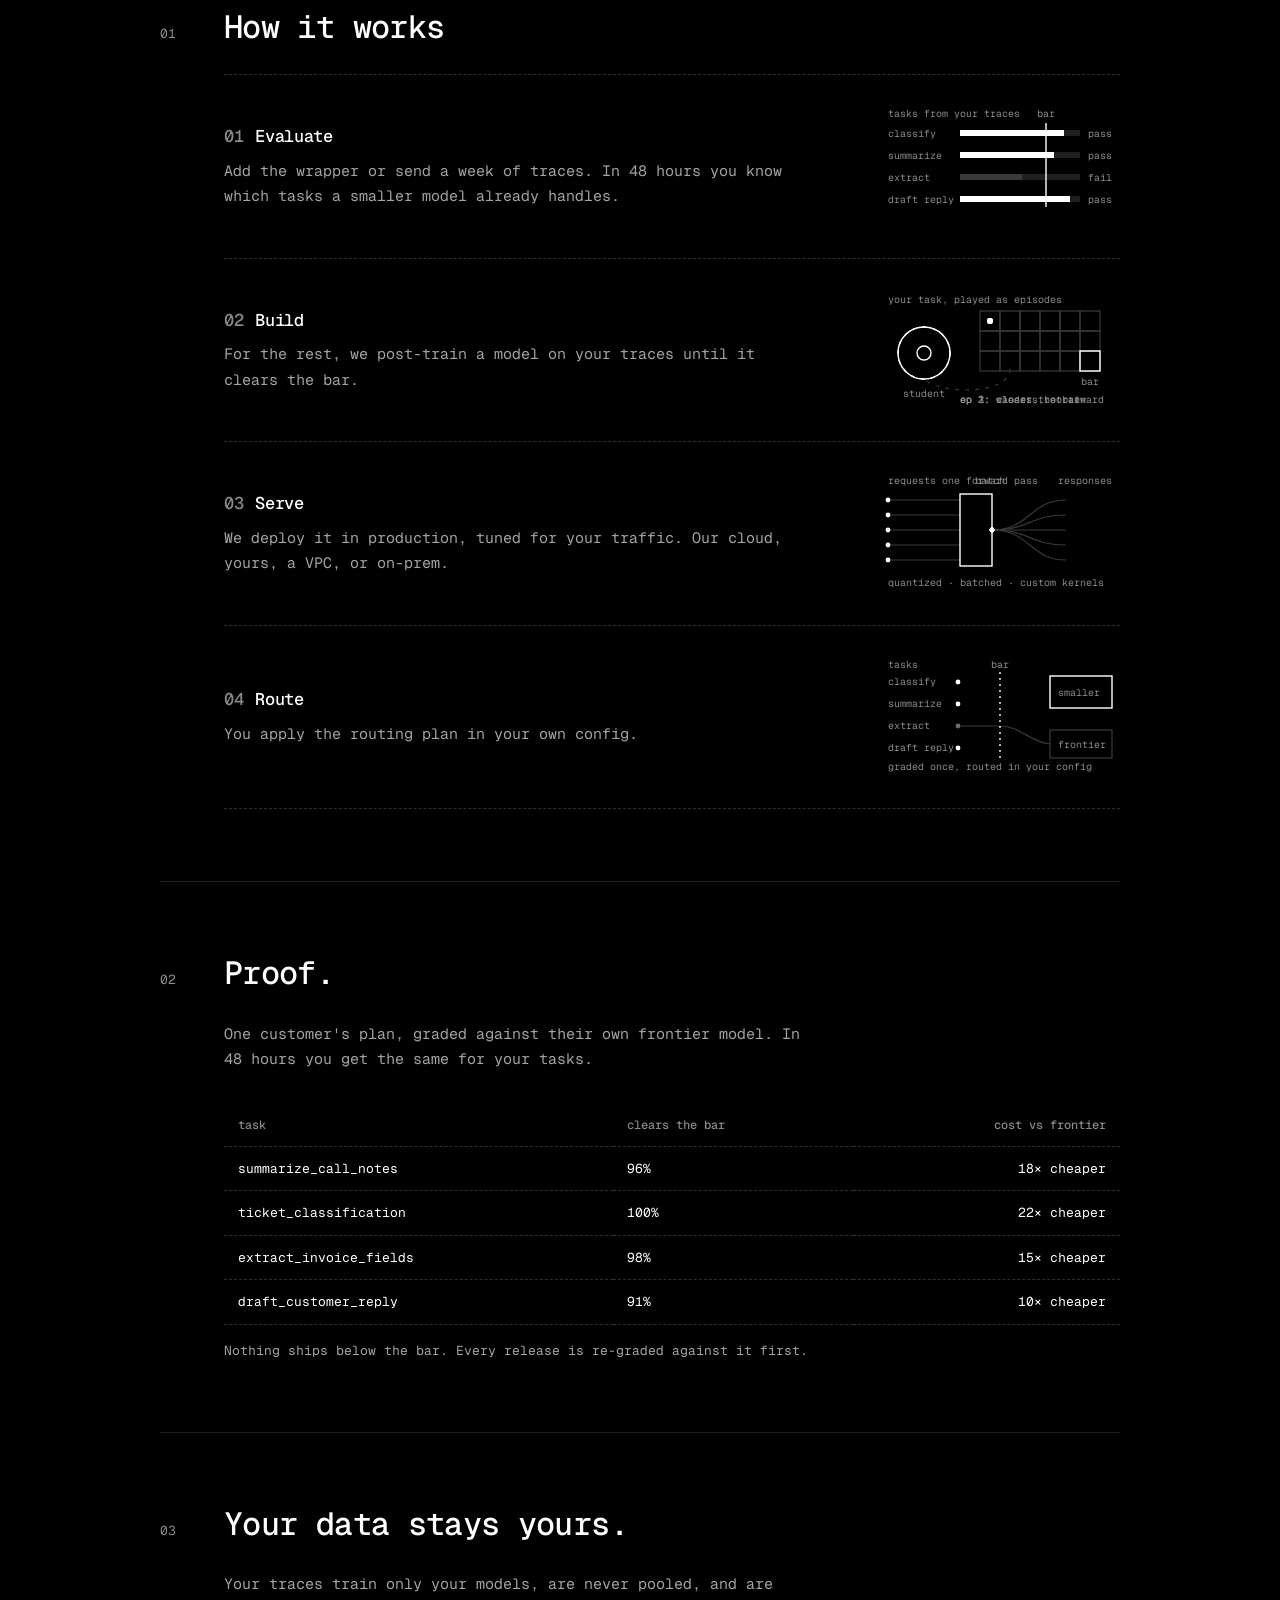
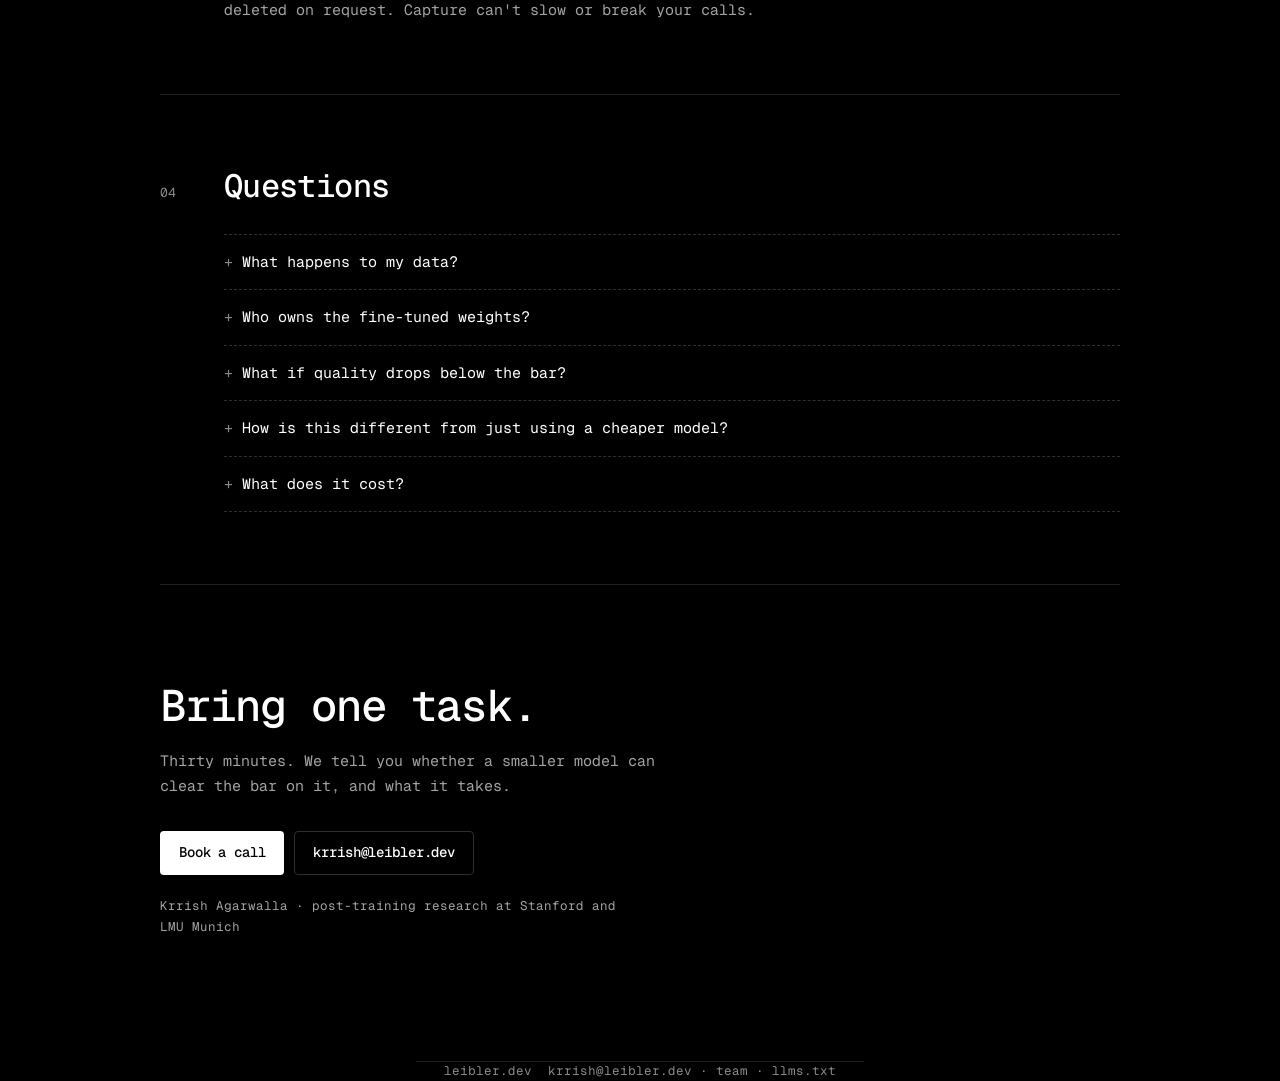
==== commit ef339a5b: "Website: fix mobile layout, cache-bust assets, shorter copy - Version asset URLs (?v=) so phones sto" ====
--- a/index.html
+++ b/index.html
@@ -2,7 +2,7 @@
 <html lang="en">
 <head>
 <meta charset="UTF-8">
-<meta name="viewport" content="width=device-width, initial-scale=1.0">
+<meta name="viewport" content="width=device-width, initial-scale=1.0, viewport-fit=cover">
 <title>Leibler · We build frontier models for you.</title>
 <meta name="description" content="Your frontier model's quality, at a fraction of the bill. Leibler post-trains smaller models on your traces until they clear your bar, then runs them optimized for your traffic.">
 <link rel="canonical" href="https://leibler.dev/">
@@ -26,9 +26,9 @@
 <link rel="preconnect" href="https://fonts.googleapis.com">
 <link rel="preconnect" href="https://fonts.gstatic.com" crossorigin>
 <link href="https://fonts.googleapis.com/css2?family=Geist+Mono:wght@400;500&display=swap" rel="stylesheet">
-<link rel="stylesheet" href="/assets/css/site.css">
-<script src="/assets/js/hero.js" defer></script>
-<script src="/assets/js/figures.js" defer></script>
+<link rel="stylesheet" href="/assets/css/site.css?v=20260825">
+<script src="/assets/js/hero.js?v=20260825" defer></script>
+<script src="/assets/js/figures.js?v=20260825" defer></script>
 <script type="application/ld+json">
 {"@context":"https://schema.org","@graph":[
 {"@type":"Organization","@id":"https://leibler.dev/#org","name":"Leibler","url":"https://leibler.dev/","logo":"https://leibler.dev/og.png","email":"krrish@leibler.dev","founder":{"@id":"https://leibler.dev/#krrish"}},
@@ -36,8 +36,8 @@
 {"@type":"FAQPage","mainEntity":[
 {"@type":"Question","name":"What happens to my data?","acceptedAnswer":{"@type":"Answer","text":"Your traces train only your models. Nothing is pooled across customers, and everything is deleted on request."}},
 {"@type":"Question","name":"Who owns the fine-tuned weights?","acceptedAnswer":{"@type":"Answer","text":"You do. The models are built from your traces, for you, and deploy on your infrastructure or ours."}},
-{"@type":"Question","name":"What if quality drops below the bar?","acceptedAnswer":{"@type":"Answer","text":"It doesn't ship. Every release is graded against your frontier model on your own inputs, and anything below the bar is held back."}},
-{"@type":"Question","name":"How is this different from just using a cheaper model?","acceptedAnswer":{"@type":"Answer","text":"A cheaper model doesn't clear your bar. The harness proves, on your traces, which tasks it can and can't take before anything runs in production."}},
+{"@type":"Question","name":"What if quality drops below the bar?","acceptedAnswer":{"@type":"Answer","text":"It doesn't ship. Every release is graded against the bar first; anything below it is held back."}},
+{"@type":"Question","name":"How is this different from just using a cheaper model?","acceptedAnswer":{"@type":"Answer","text":"On its own it doesn't clear your bar. We prove on your traces which tasks it can take before anything ships."}},
 {"@type":"Question","name":"What does it cost?","acceptedAnswer":{"@type":"Answer","text":"Bring one task. In thirty minutes we'll tell you what it takes and whether a smaller model clears the bar."}}
 ]}]}
 </script>
@@ -47,7 +47,7 @@
 <header class="mono">
   <div class="wrap nav">
     <a class="brand" href="/">leibler<span>.dev</span></a>
-    <nav><a href="#how">How it works</a><a href="/team">Team</a><a class="btn btn-w" href="https://cal.com/krrish-agarwalla/30min">Book a call</a></nav>
+    <nav><a class="hide-s" href="#how">How it works</a><a href="/team">Team</a><a class="btn btn-w" href="https://cal.com/krrish-agarwalla/30min">Book a call</a></nav>
   </div>
 </header>
 
@@ -55,7 +55,7 @@
   <section class="wrap hero">
     <p class="prompt"><b>leibler</b> is a lab that helps you own your intelligence.</p>
     <h1>We build frontier models <span class="g">for you.</span></h1>
-    <p class="sub">Our harness grades your traces against your frontier model, post-trains smaller frontier models until they clear that bar, and deploys them optimized for your traffic. Each task goes to the model that is best on it and cheapest to run. Every new trace makes the next round better. <b>Higher quality, lower bill.</b></p>
+    <p class="sub">We train smaller models on your traces until they clear your bar, then run them for you. <b>Higher quality, lower bill.</b></p>
     <div class="cta"><a class="btn btn-w" href="https://cal.com/krrish-agarwalla/30min">Book a call</a><a class="btn btn-o" href="#how">How it works</a></div>
     <pre class="snip"><span class="c"># one line to integrate</span>
 <b>import</b> leibler
@@ -65,7 +65,7 @@
 
   <section class="wrap sec" id="bar">
     <div class="h"><span class="n">00</span><h2>The bar never moves. The model climbs to it.</h2></div>
-    <p class="lead">Your frontier model sets the bar. A small student tries the task; what clears the bar trains the next student. When it clears reliably, it graduates.</p>
+    <p class="lead">Your frontier model sets the bar. A smaller model trains on its passing attempts until it clears reliably.</p>
     <div class="diagram">
       <canvas id="cv" role="img" aria-label="Animated diagram: a student model's outputs scatter below a fixed quality bar; with each iteration the outputs that clear the bar train the student, until the task clears the bar reliably and graduates"></canvas>
       <div class="read mono"><span>task <b id="r-task">ticket_classification</b></span><span>iteration <b id="r-iter">01</b></span><span>clearing the bar <b id="r-pass">0%</b></span><span>graduated <b id="r-grad">0</b> of 4</span></div>
@@ -74,7 +74,7 @@
 
   <section class="wrap sec" id="how">
     <div class="h"><span class="n">01</span><h2>How it works</h2></div>
-    <div class="step"><div><h3><span>01</span>Evaluate</h3><p>Plug in the wrapper or send a week of traces. In 48 hours you know which of your tasks a smaller model can already handle.</p></div><div class="fig" aria-hidden="true"><svg viewBox="0 0 240 120">
+    <div class="step"><div><h3><span>01</span>Evaluate</h3><p>Add the wrapper or send a week of traces. In 48 hours you know which tasks a smaller model already handles.</p></div><div class="fig" aria-hidden="true"><svg viewBox="0 0 240 120">
       <text class="lbl" x="8" y="14">tasks from your traces</text>
       <text class="lbl" x="8" y="34">classify</text><text class="lbl" x="8" y="56">summarize</text><text class="lbl" x="8" y="78">extract</text><text class="lbl" x="8" y="100">draft reply</text>
       <g fill="#1f1f1f"><rect x="80" y="27" width="120" height="6"></rect><rect x="80" y="49" width="120" height="6"></rect><rect x="80" y="71" width="120" height="6"></rect><rect x="80" y="93" width="120" height="6"></rect></g>
@@ -85,7 +85,7 @@
       <line class="st" x1="166" y1="20" x2="166" y2="104"></line><text class="lbl" x="166" y="14" text-anchor="middle" fill="#fff">bar</text>
       <g class="f1l"><text class="lbl" x="208" y="34" fill="#fff">pass</text><text class="lbl" x="208" y="56" fill="#fff">pass</text><text class="lbl" x="208" y="78">fail</text><text class="lbl" x="208" y="100" fill="#fff">pass</text></g>
     </svg></div></div>
-    <div class="step"><div><h3><span>02</span>Build</h3><p>For the tasks that fail, we post-train a model on your traces until it clears the bar.</p></div><div class="fig" aria-hidden="true"><svg viewBox="0 0 240 120">
+    <div class="step"><div><h3><span>02</span>Build</h3><p>For the rest, we post-train a model on your traces until it clears the bar.</p></div><div class="fig" aria-hidden="true"><svg viewBox="0 0 240 120">
       <circle class="dim" cx="44" cy="66" r="26"></circle><circle class="st spin flow" cx="44" cy="66" r="26"></circle><circle class="st f2ring" cx="44" cy="66" r="26"></circle><circle class="st" cx="44" cy="66" r="7"></circle>
       <text class="lbl" x="44" y="110" text-anchor="middle">student</text>
       <text class="lbl" x="8" y="16">your task, played as episodes</text>
@@ -128,8 +128,8 @@
 
   <section class="wrap sec" id="proof">
     <div class="h"><span class="n">02</span><h2>Proof.</h2></div>
-    <p class="lead">In 48 hours you get this for your own tasks. Here is one plan, from traces to shipped models, graded against the customer's own frontier model, which never moved.</p>
-    <table class="proof">
+    <p class="lead">One customer's plan, graded against their own frontier model. In 48 hours you get the same for your tasks.</p>
+    <div class="tbl"><table class="proof">
       <thead><tr><th>task</th><th>clears the bar</th><th>cost vs frontier</th></tr></thead>
       <tbody>
         <tr><td>summarize_call_notes</td><td>96%</td><td>18× cheaper</td></tr>
@@ -137,13 +137,13 @@
         <tr><td>extract_invoice_fields</td><td>98%</td><td>15× cheaper</td></tr>
         <tr><td>draft_customer_reply</td><td>91%</td><td>10× cheaper</td></tr>
       </tbody>
-    </table>
+    </table></div>
     <p class="note">Nothing ships below the bar. Every release is re-graded against it first.</p>
   </section>
 
   <section class="wrap sec" id="data">
     <div class="h"><span class="n">03</span><h2>Your data stays yours.</h2></div>
-    <p class="lead">A customer's traces train only that customer's models. Nothing is pooled across customers, and everything is deleted on request. Trace capture is fire-and-forget. It can't add latency to or break your calls.</p>
+    <p class="lead">Your traces train only your models, are never pooled, and are deleted on request. Capture can't slow or break your calls.</p>
   </section>
 
   <section class="wrap sec" id="faq">
@@ -159,11 +159,11 @@
       </details>
       <details>
         <summary>What if quality drops below the bar?</summary>
-        <p>It doesn't ship. Every release is graded against your frontier model on your own inputs, and anything below the bar is held back.</p>
+        <p>It doesn't ship. Every release is graded against the bar first; anything below it is held back.</p>
       </details>
       <details>
         <summary>How is this different from just using a cheaper model?</summary>
-        <p>A cheaper model doesn't clear your bar. The harness proves, on your traces, which tasks it can and can't take before anything runs in production.</p>
+        <p>On its own it doesn't clear your bar. We prove on your traces which tasks it can take before anything ships.</p>
       </details>
       <details>
         <summary>What does it cost?</summary>
--- a/assets/css/site.css
+++ b/assets/css/site.css
@@ -1,8 +1,9 @@
 /* leibler.dev */
   :root { --bg: #000; --fg: #fff; --fg-2: #a3a3a3; --fg-3: #8a8a8a; --line: #1f1f1f; --line-2: #2e2e2e; }
   * { box-sizing: border-box; margin: 0; padding: 0; }
-  html { color-scheme: dark; scroll-behavior: smooth; }
-  body { min-height: 100vh; display: flex; flex-direction: column; background: var(--bg); color: var(--fg); font-family: "Geist Mono", ui-monospace, Menlo, monospace; font-size: 15px; line-height: 1.5; -webkit-font-smoothing: antialiased; overflow-x: hidden; }
+  html { color-scheme: dark; scroll-behavior: smooth; -webkit-text-size-adjust: 100%; text-size-adjust: 100%; overflow-x: hidden; overflow-x: clip; }
+  body { min-height: 100vh; min-height: 100dvh; display: flex; flex-direction: column; background: var(--bg); color: var(--fg); font-family: "Geist Mono", ui-monospace, Menlo, monospace; font-size: 15px; line-height: 1.5; -webkit-font-smoothing: antialiased; overflow-x: hidden; overflow-x: clip; }
+  img, svg, canvas, video, pre, table { max-width: 100%; }
   main { flex: 1; }
   a { color: inherit; text-decoration: none; }
   a:focus-visible { outline: 2px solid #fff; outline-offset: 3px; }
@@ -68,11 +69,13 @@
   @keyframes spin { to { transform: rotate(360deg); } }
 
   h1, h2, h3 { letter-spacing: -0.02em; font-weight: 500; }
-  .wrap { max-width: 960px; margin: 0 auto; padding: 0 28px; }
+  .wrap { max-width: 960px; margin: 0 auto; padding: 0 28px; padding-left: max(28px, env(safe-area-inset-left)); padding-right: max(28px, env(safe-area-inset-right)); }
   header { border-bottom: 1px solid var(--line); }
   .nav { display: flex; align-items: center; justify-content: space-between; height: 56px; font-size: 13px; }
   .nav nav { display: flex; gap: 24px; align-items: center; color: var(--fg-2); }
+  .nav nav a, .brand { white-space: nowrap; }
   .nav .btn { min-height: 34px; font-family: inherit; font-size: 13px; border-radius: 4px; }
+  @media (pointer: coarse) { .nav .btn { min-height: 40px; } .nav nav a, footer a { padding: 8px 0; display: inline-block; } }
   .brand { color: #fff; } .brand span { color: var(--fg-3); }
   .btn { font-family: inherit; border-radius: 4px; }
   .hero { padding: 96px 0 80px; }
@@ -91,7 +94,11 @@
   .lead { color: var(--fg-2); max-width: 66ch; line-height: 1.7; margin-left: 64px; }
   .diagram { margin: 32px 0 0 64px; border: 1px solid var(--line-2); border-radius: 6px; overflow: hidden; }
   .diagram canvas { display: block; width: 100%; height: 420px; }
-  @media (max-width: 720px) { .wrap { padding: 0 20px; } .hero { padding: 56px 0 56px; } .sec { padding: 52px 0; } .close { padding: 64px 0; } .h { gap: 16px; margin-bottom: 20px; } .h .n { min-width: 28px; } .lead, .diagram, .step { margin-left: 0; } .diagram canvas { height: 300px; } .snip { margin-top: 36px; } .read { font-size: 12px; gap: 10px 16px; } }
+  @media (max-width: 720px) { .wrap { padding-left: max(20px, env(safe-area-inset-left)); padding-right: max(20px, env(safe-area-inset-right)); } .hero { padding: 56px 0 56px; } .sec { padding: 52px 0; } .close { padding: 64px 0; } .h { gap: 16px; margin-bottom: 20px; } .h .n { min-width: 28px; } .lead, .diagram, .step { margin-left: 0; } .diagram canvas { height: clamp(250px, 80vw, 320px); } .snip { margin-top: 36px; padding: 14px 16px; font-size: 13px; } .read { font-size: 12px; gap: 10px 16px; padding: 12px 14px; } .nav { height: 52px; } }
+  @media (max-width: 560px) { .nav nav { gap: 14px; } .nav .hide-s { display: none; } .nav .btn { padding: 0 12px; } }
+  @media (max-width: 400px) { .nav nav { gap: 12px; } h1 { font-size: 27px; } .cta .btn { width: 100%; } .close h2 { font-size: 24px; } }
+  @media (min-width: 721px) and (max-width: 900px) { .step { grid-template-columns: 1fr 200px; gap: 24px; } .step .fig { width: 200px; } }
+  @media (max-height: 480px) and (orientation: landscape) { .hero { padding: 40px 0; } .diagram canvas { height: 260px; } }
   .step { margin-left: 64px; display: grid; grid-template-columns: 1fr 240px; gap: 32px; padding: 28px 0; border-top: 1px dashed var(--line-2); align-items: center; }
   .step:last-child { border-bottom: 1px dashed var(--line-2); }
   .step h3 { font-size: 17px; margin-bottom: 8px; } .step h3 span { color: var(--fg-3); margin-right: 12px; }
@@ -113,7 +120,8 @@
   .nf { padding: 120px 0; } .nf h1 { margin: 0 0 16px; } .nf p { color: var(--fg-2); margin-bottom: 24px; }
 
   /* proof table */
-  .proof { width: calc(100% - 64px); border-collapse: collapse; margin: 32px 0 0 64px; font-size: 13px; }
+  .tbl { margin: 32px 0 0 64px; overflow-x: auto; -webkit-overflow-scrolling: touch; }
+  .proof { width: 100%; border-collapse: collapse; font-size: 13px; }
   .proof th, .proof td { text-align: left; padding: 12px 14px; border-top: 1px dashed var(--line-2); }
   .proof thead th { color: var(--fg-3); font-weight: 500; font-size: 12px; border-top: 0; }
   .proof td:first-child { color: #fff; }
@@ -134,4 +142,5 @@
   /* close extras */
   .cred { margin-top: 20px; color: var(--fg-3); font-size: 12.5px; }
 
-  @media (max-width: 720px) { .proof, .note, .faq { margin-left: 0; } .proof { width: 100%; } }
+  @media (max-width: 720px) { .tbl, .note, .faq { margin-left: 0; } }
+  @media (max-width: 560px) { .proof { font-size: 12px; } .proof th, .proof td { padding: 10px 8px; } .proof td:first-child { overflow-wrap: anywhere; } }
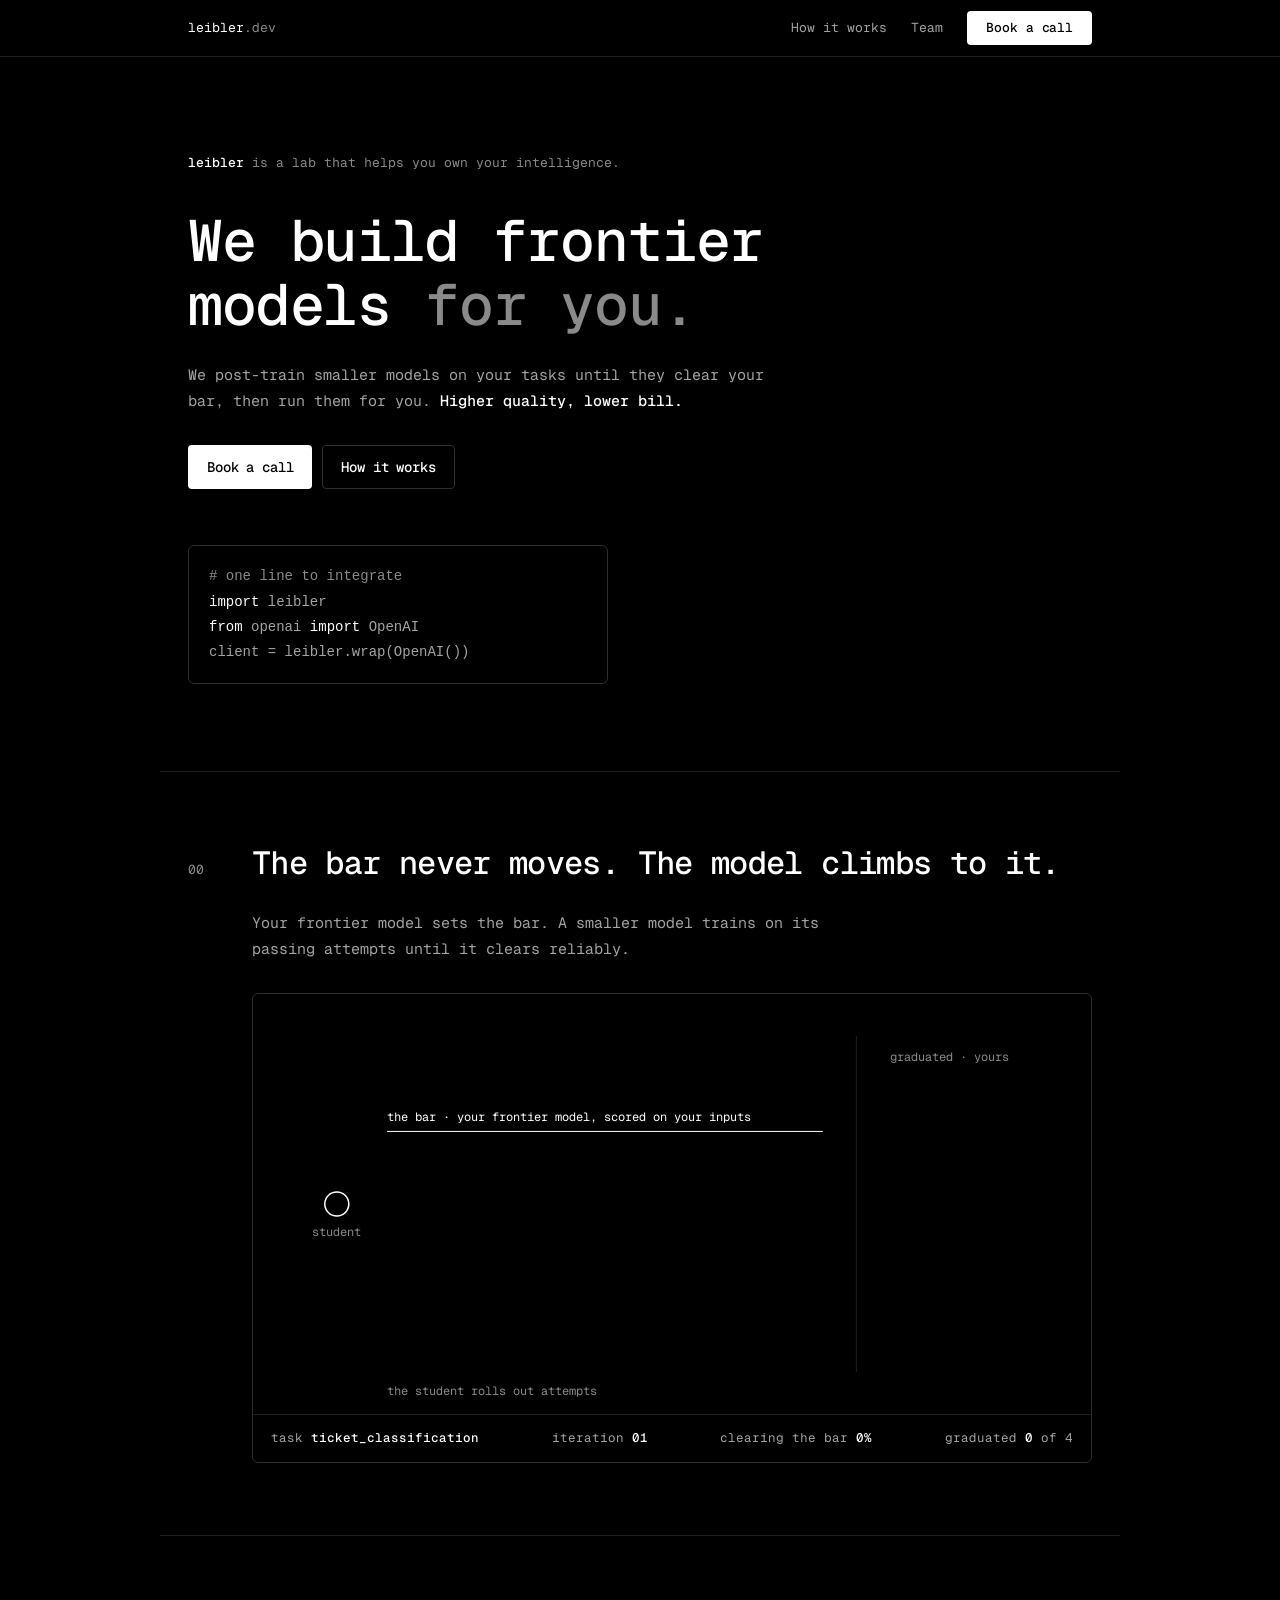
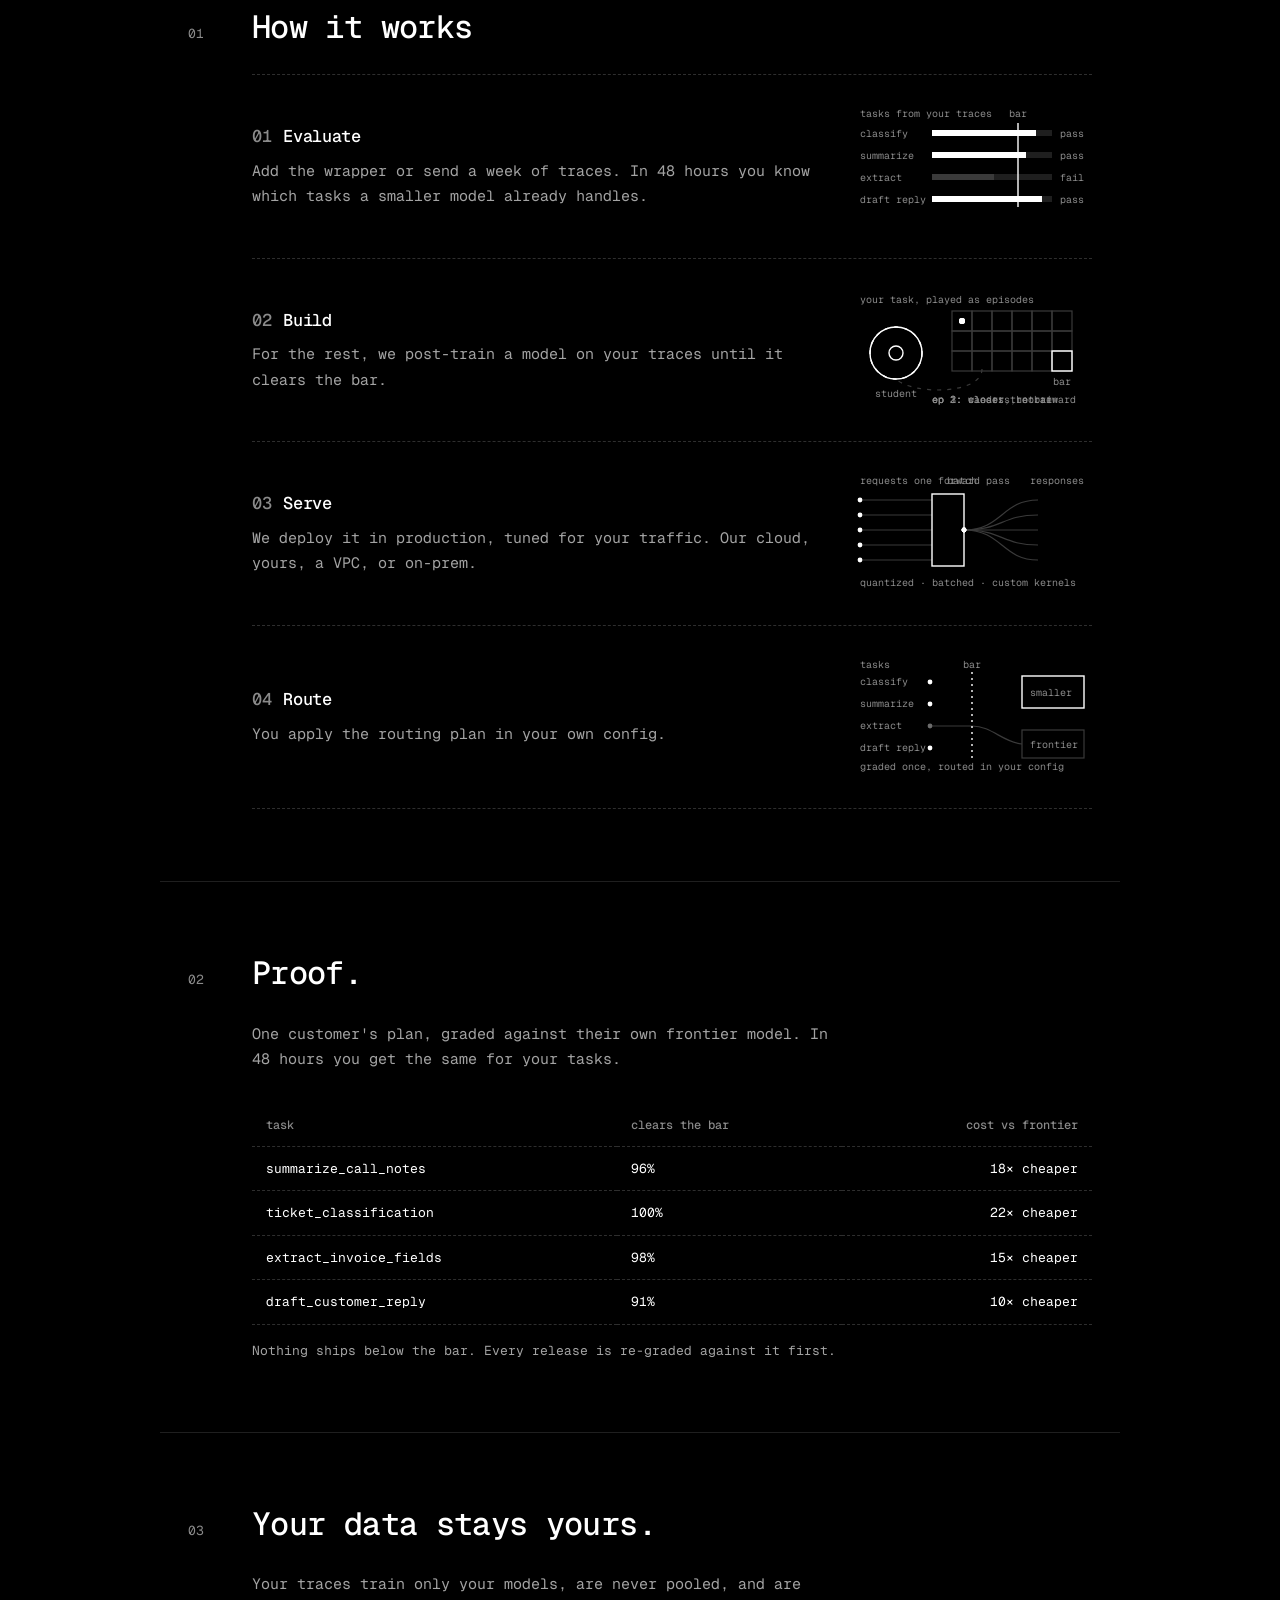
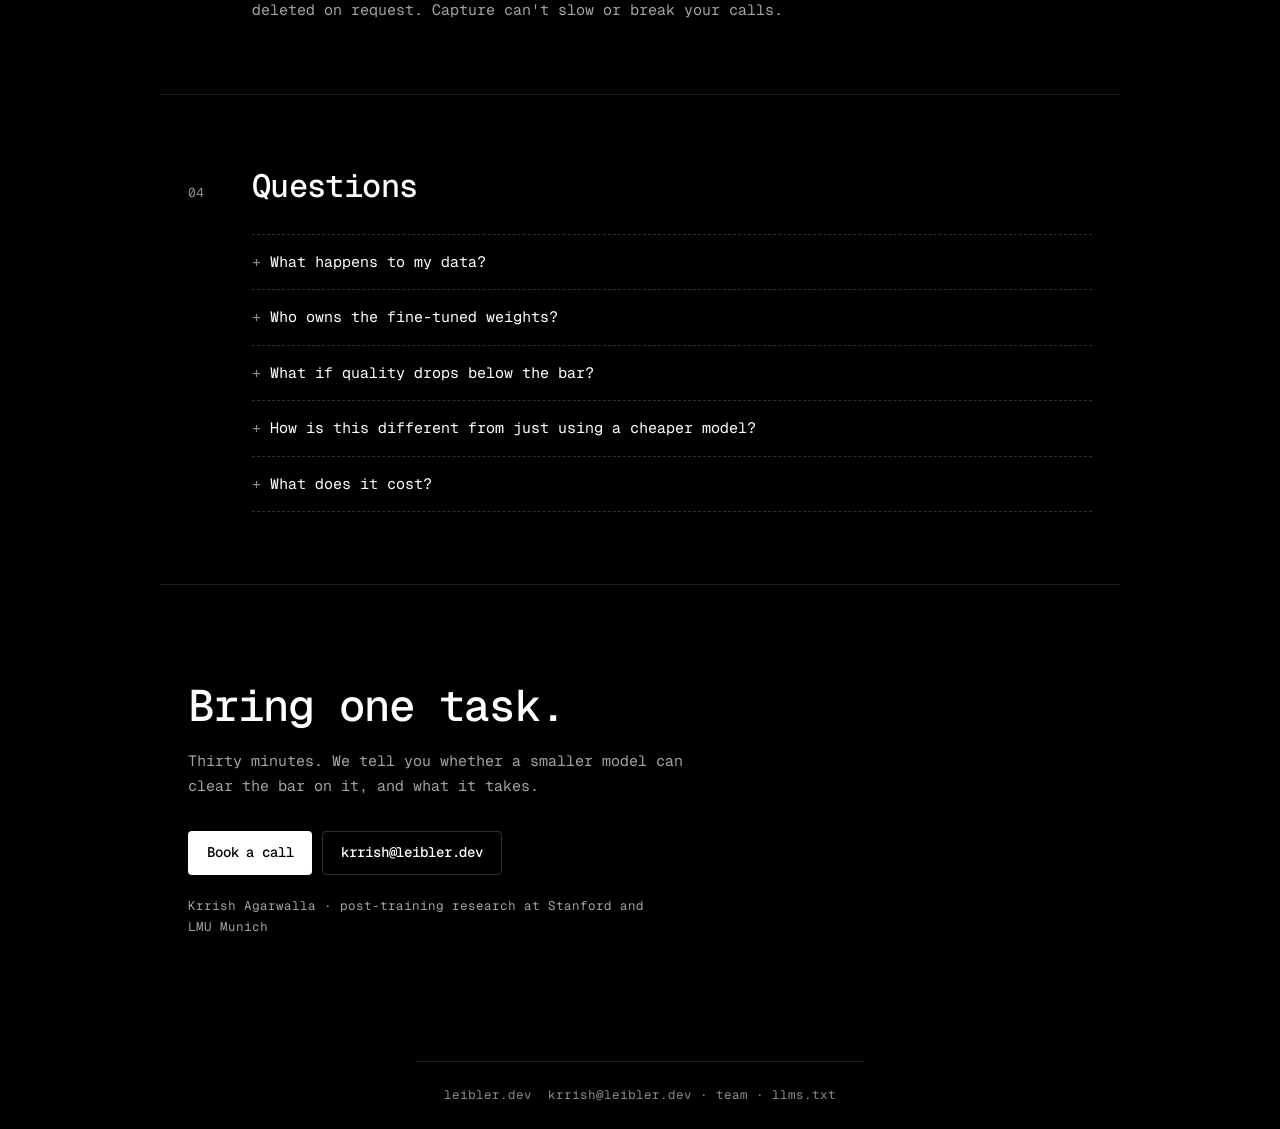
==== commit 9c291405: "Website: restore section side margins on mobile, center nav button, task list in phone diagram - .wr" ====
--- a/index.html
+++ b/index.html
@@ -26,9 +26,9 @@
 <link rel="preconnect" href="https://fonts.googleapis.com">
 <link rel="preconnect" href="https://fonts.gstatic.com" crossorigin>
 <link href="https://fonts.googleapis.com/css2?family=Geist+Mono:wght@400;500&display=swap" rel="stylesheet">
-<link rel="stylesheet" href="/assets/css/site.css?v=20260825">
-<script src="/assets/js/hero.js?v=20260825" defer></script>
-<script src="/assets/js/figures.js?v=20260825" defer></script>
+<link rel="stylesheet" href="/assets/css/site.css?v=20260825b">
+<script src="/assets/js/hero.js?v=20260825b" defer></script>
+<script src="/assets/js/figures.js?v=20260825b" defer></script>
 <script type="application/ld+json">
 {"@context":"https://schema.org","@graph":[
 {"@type":"Organization","@id":"https://leibler.dev/#org","name":"Leibler","url":"https://leibler.dev/","logo":"https://leibler.dev/og.png","email":"krrish@leibler.dev","founder":{"@id":"https://leibler.dev/#krrish"}},
@@ -55,7 +55,7 @@
   <section class="wrap hero">
     <p class="prompt"><b>leibler</b> is a lab that helps you own your intelligence.</p>
     <h1>We build frontier models <span class="g">for you.</span></h1>
-    <p class="sub">We train smaller models on your traces until they clear your bar, then run them for you. <b>Higher quality, lower bill.</b></p>
+    <p class="sub">We post-train smaller models on your tasks until they clear your bar, then run them for you. <b>Higher quality, lower bill.</b></p>
     <div class="cta"><a class="btn btn-w" href="https://cal.com/krrish-agarwalla/30min">Book a call</a><a class="btn btn-o" href="#how">How it works</a></div>
     <pre class="snip"><span class="c"># one line to integrate</span>
 <b>import</b> leibler
--- a/assets/css/site.css
+++ b/assets/css/site.css
@@ -69,16 +69,16 @@
   @keyframes spin { to { transform: rotate(360deg); } }
 
   h1, h2, h3 { letter-spacing: -0.02em; font-weight: 500; }
-  .wrap { max-width: 960px; margin: 0 auto; padding: 0 28px; padding-left: max(28px, env(safe-area-inset-left)); padding-right: max(28px, env(safe-area-inset-right)); }
+  .wrap { max-width: 960px; margin: 0 auto; padding-left: 28px; padding-right: 28px; padding-left: max(28px, env(safe-area-inset-left)); padding-right: max(28px, env(safe-area-inset-right)); }
   header { border-bottom: 1px solid var(--line); }
   .nav { display: flex; align-items: center; justify-content: space-between; height: 56px; font-size: 13px; }
   .nav nav { display: flex; gap: 24px; align-items: center; color: var(--fg-2); }
   .nav nav a, .brand { white-space: nowrap; }
   .nav .btn { min-height: 34px; font-family: inherit; font-size: 13px; border-radius: 4px; }
-  @media (pointer: coarse) { .nav .btn { min-height: 40px; } .nav nav a, footer a { padding: 8px 0; display: inline-block; } }
+  @media (pointer: coarse) { .nav .btn { min-height: 40px; } .nav nav a:not(.btn), footer a { padding: 8px 0; display: inline-block; } }
   .brand { color: #fff; } .brand span { color: var(--fg-3); }
   .btn { font-family: inherit; border-radius: 4px; }
-  .hero { padding: 96px 0 80px; }
+  .hero { padding-top: 96px; padding-bottom: 80px; }
   .prompt { color: var(--fg-3); font-size: 13px; }
   .prompt b { color: #fff; font-weight: 500; }
   h1 { font-size: clamp(30px, 4.6vw, 58px); line-height: 1.12; margin: 36px 0 24px; max-width: 24ch; }
@@ -87,28 +87,28 @@
   .cta { display: flex; gap: 10px; flex-wrap: wrap; margin-top: 32px; }
   .snip { margin-top: 56px; max-width: 100%; overflow-x: auto; padding: 18px 20px; border: 1px solid var(--line-2); border-radius: 6px; font-size: 14px; line-height: 1.8; color: var(--fg-2); display: inline-block; min-width: min(100%, 420px); }
   .snip b { color: #fff; font-weight: 500; } .snip .c { color: var(--fg-3); }
-  .sec { border-top: 1px solid var(--line); padding: 72px 0; }
+  .sec { border-top: 1px solid var(--line); padding-top: 72px; padding-bottom: 72px; }
   .h { display: flex; gap: 24px; align-items: baseline; margin-bottom: 28px; }
   .h .n { color: var(--fg-3); font-size: 13px; min-width: 40px; }
   .h h2 { font-size: clamp(22px, 3vw, 32px); line-height: 1.2; }
   .lead { color: var(--fg-2); max-width: 66ch; line-height: 1.7; margin-left: 64px; }
   .diagram { margin: 32px 0 0 64px; border: 1px solid var(--line-2); border-radius: 6px; overflow: hidden; }
   .diagram canvas { display: block; width: 100%; height: 420px; }
-  @media (max-width: 720px) { .wrap { padding-left: max(20px, env(safe-area-inset-left)); padding-right: max(20px, env(safe-area-inset-right)); } .hero { padding: 56px 0 56px; } .sec { padding: 52px 0; } .close { padding: 64px 0; } .h { gap: 16px; margin-bottom: 20px; } .h .n { min-width: 28px; } .lead, .diagram, .step { margin-left: 0; } .diagram canvas { height: clamp(250px, 80vw, 320px); } .snip { margin-top: 36px; padding: 14px 16px; font-size: 13px; } .read { font-size: 12px; gap: 10px 16px; padding: 12px 14px; } .nav { height: 52px; } }
+  @media (max-width: 720px) { .wrap { padding-left: 24px; padding-right: 24px; padding-left: max(24px, env(safe-area-inset-left)); padding-right: max(24px, env(safe-area-inset-right)); } .hero { padding-top: 56px; padding-bottom: 56px; } .sec { padding-top: 52px; padding-bottom: 52px; } .close { padding-top: 64px; padding-bottom: 64px; } .h { gap: 16px; margin-bottom: 20px; } .h .n { min-width: 28px; } .lead, .diagram, .step { margin-left: 0; } .diagram canvas { height: clamp(300px, 92vw, 340px); } .snip { margin-top: 36px; padding: 14px 16px; font-size: 13px; } .read { font-size: 12px; gap: 10px 16px; padding: 12px 14px; } .nav { height: 52px; } }
   @media (max-width: 560px) { .nav nav { gap: 14px; } .nav .hide-s { display: none; } .nav .btn { padding: 0 12px; } }
   @media (max-width: 400px) { .nav nav { gap: 12px; } h1 { font-size: 27px; } .cta .btn { width: 100%; } .close h2 { font-size: 24px; } }
   @media (min-width: 721px) and (max-width: 900px) { .step { grid-template-columns: 1fr 200px; gap: 24px; } .step .fig { width: 200px; } }
-  @media (max-height: 480px) and (orientation: landscape) { .hero { padding: 40px 0; } .diagram canvas { height: 260px; } }
+  @media (max-height: 480px) and (orientation: landscape) { .hero { padding-top: 40px; padding-bottom: 40px; } .diagram canvas { height: 260px; } }
   .step { margin-left: 64px; display: grid; grid-template-columns: 1fr 240px; gap: 32px; padding: 28px 0; border-top: 1px dashed var(--line-2); align-items: center; }
   .step:last-child { border-bottom: 1px dashed var(--line-2); }
   .step h3 { font-size: 17px; margin-bottom: 8px; } .step h3 span { color: var(--fg-3); margin-right: 12px; }
   .step p { color: var(--fg-2); line-height: 1.7; max-width: 62ch; }
   .step .fig { width: 240px; max-width: 100%; aspect-ratio: 2 / 1; justify-self: end; } .step .fig svg { width: 100%; height: 100%; overflow: visible; }
   @media (max-width: 720px) { .step { grid-template-columns: 1fr; } .step .fig { justify-self: start; } }
-  .close { border-top: 1px solid var(--line); padding: 96px 0; }
+  .close { border-top: 1px solid var(--line); padding-top: 96px; padding-bottom: 96px; }
   .close h2 { font-size: clamp(26px, 4vw, 44px); line-height: 1.15; max-width: 22ch; margin-bottom: 16px; }
   .close p { color: var(--fg-2); max-width: 60ch; margin-bottom: 28px; line-height: 1.7; }
-  footer { border-top: 1px solid var(--line); padding: 24px 0; font-size: 12.5px; color: var(--fg-3); display: flex; justify-content: space-between; gap: 16px; flex-wrap: wrap; }
+  footer { border-top: 1px solid var(--line); padding-top: 24px; padding-bottom: 24px; font-size: 12.5px; color: var(--fg-3); display: flex; justify-content: space-between; gap: 16px; flex-wrap: wrap; }
 
   /* team page */
   .person { margin-left: 0; grid-template-columns: 120px 1fr; gap: 28px; align-items: start; }
@@ -117,7 +117,7 @@
   .person .links { margin-top: 14px; font-size: 13px; } .person .links a { color: #fff; }
   @media (max-width: 720px) { .person { grid-template-columns: 1fr; } }
   /* 404 */
-  .nf { padding: 120px 0; } .nf h1 { margin: 0 0 16px; } .nf p { color: var(--fg-2); margin-bottom: 24px; }
+  .nf { padding-top: 120px; padding-bottom: 120px; } .nf h1 { margin: 0 0 16px; } .nf p { color: var(--fg-2); margin-bottom: 24px; }
 
   /* proof table */
   .tbl { margin: 32px 0 0 64px; overflow-x: auto; -webkit-overflow-scrolling: touch; }
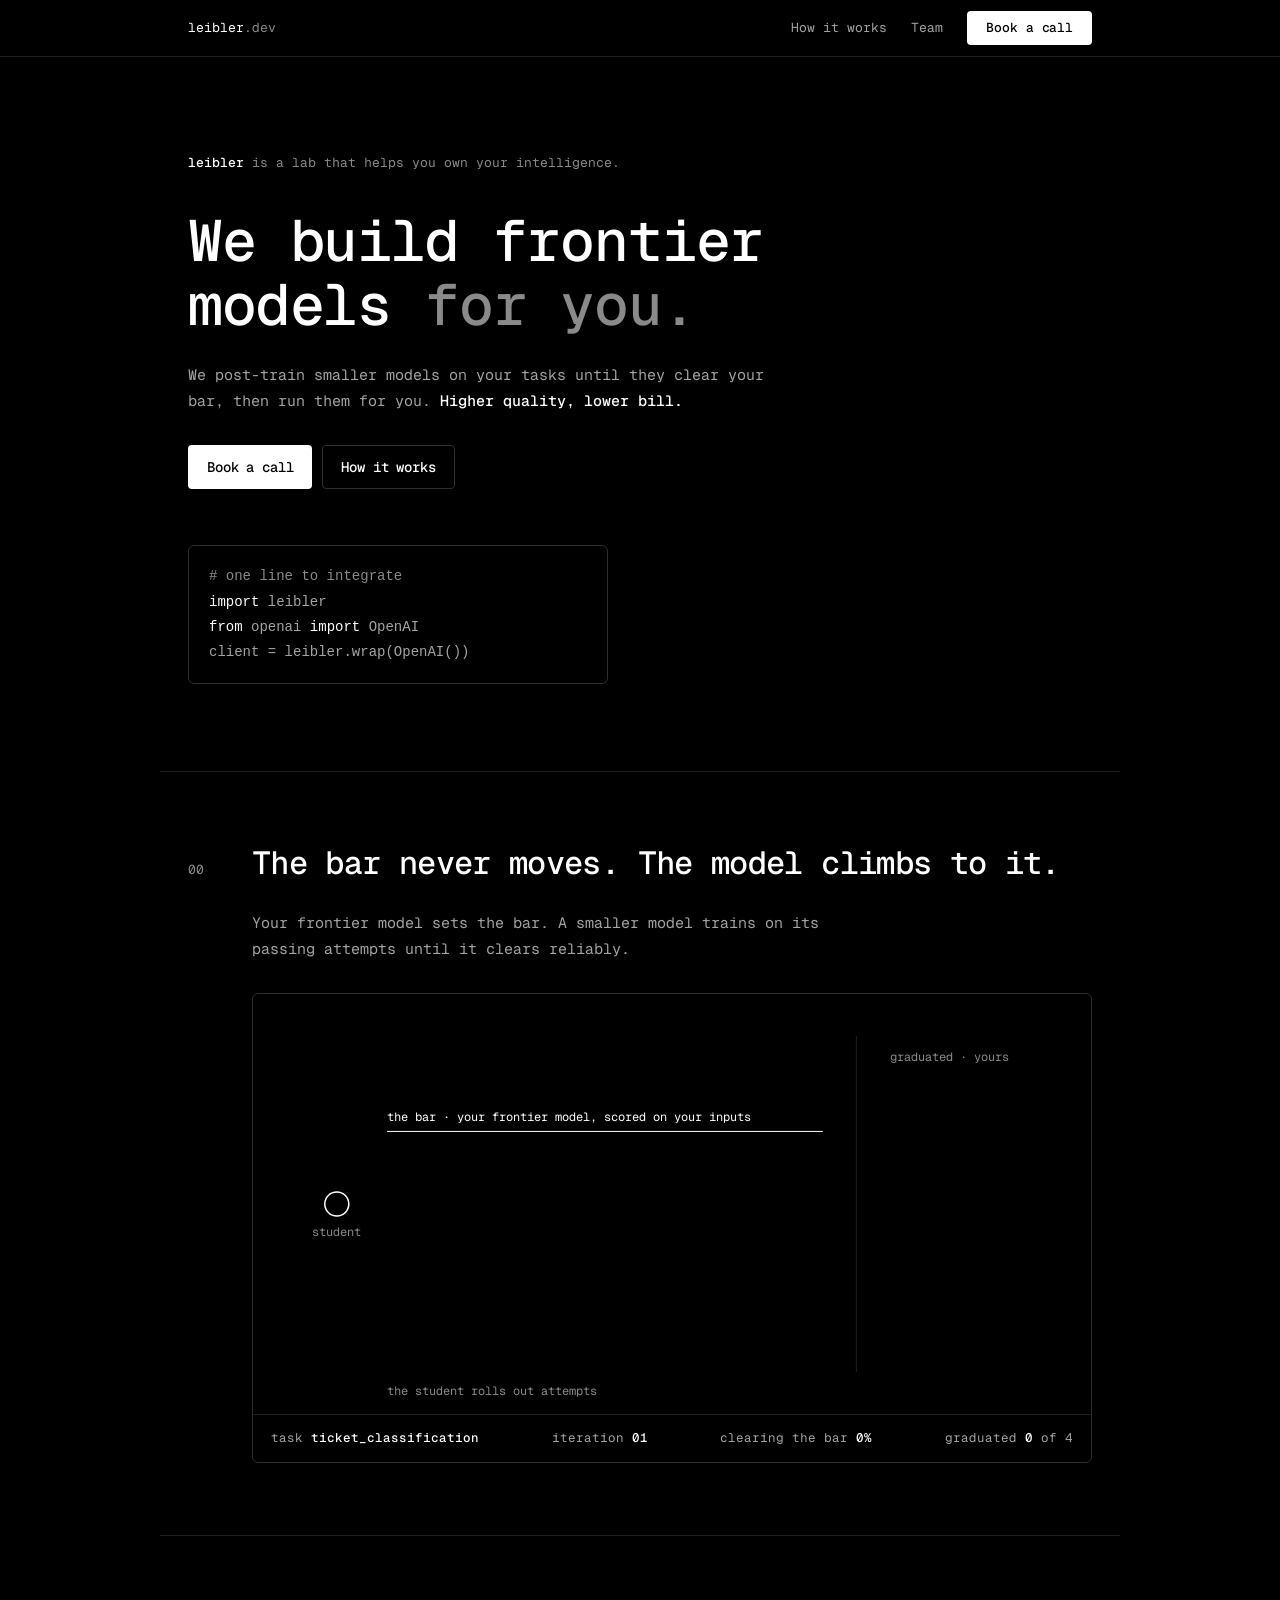
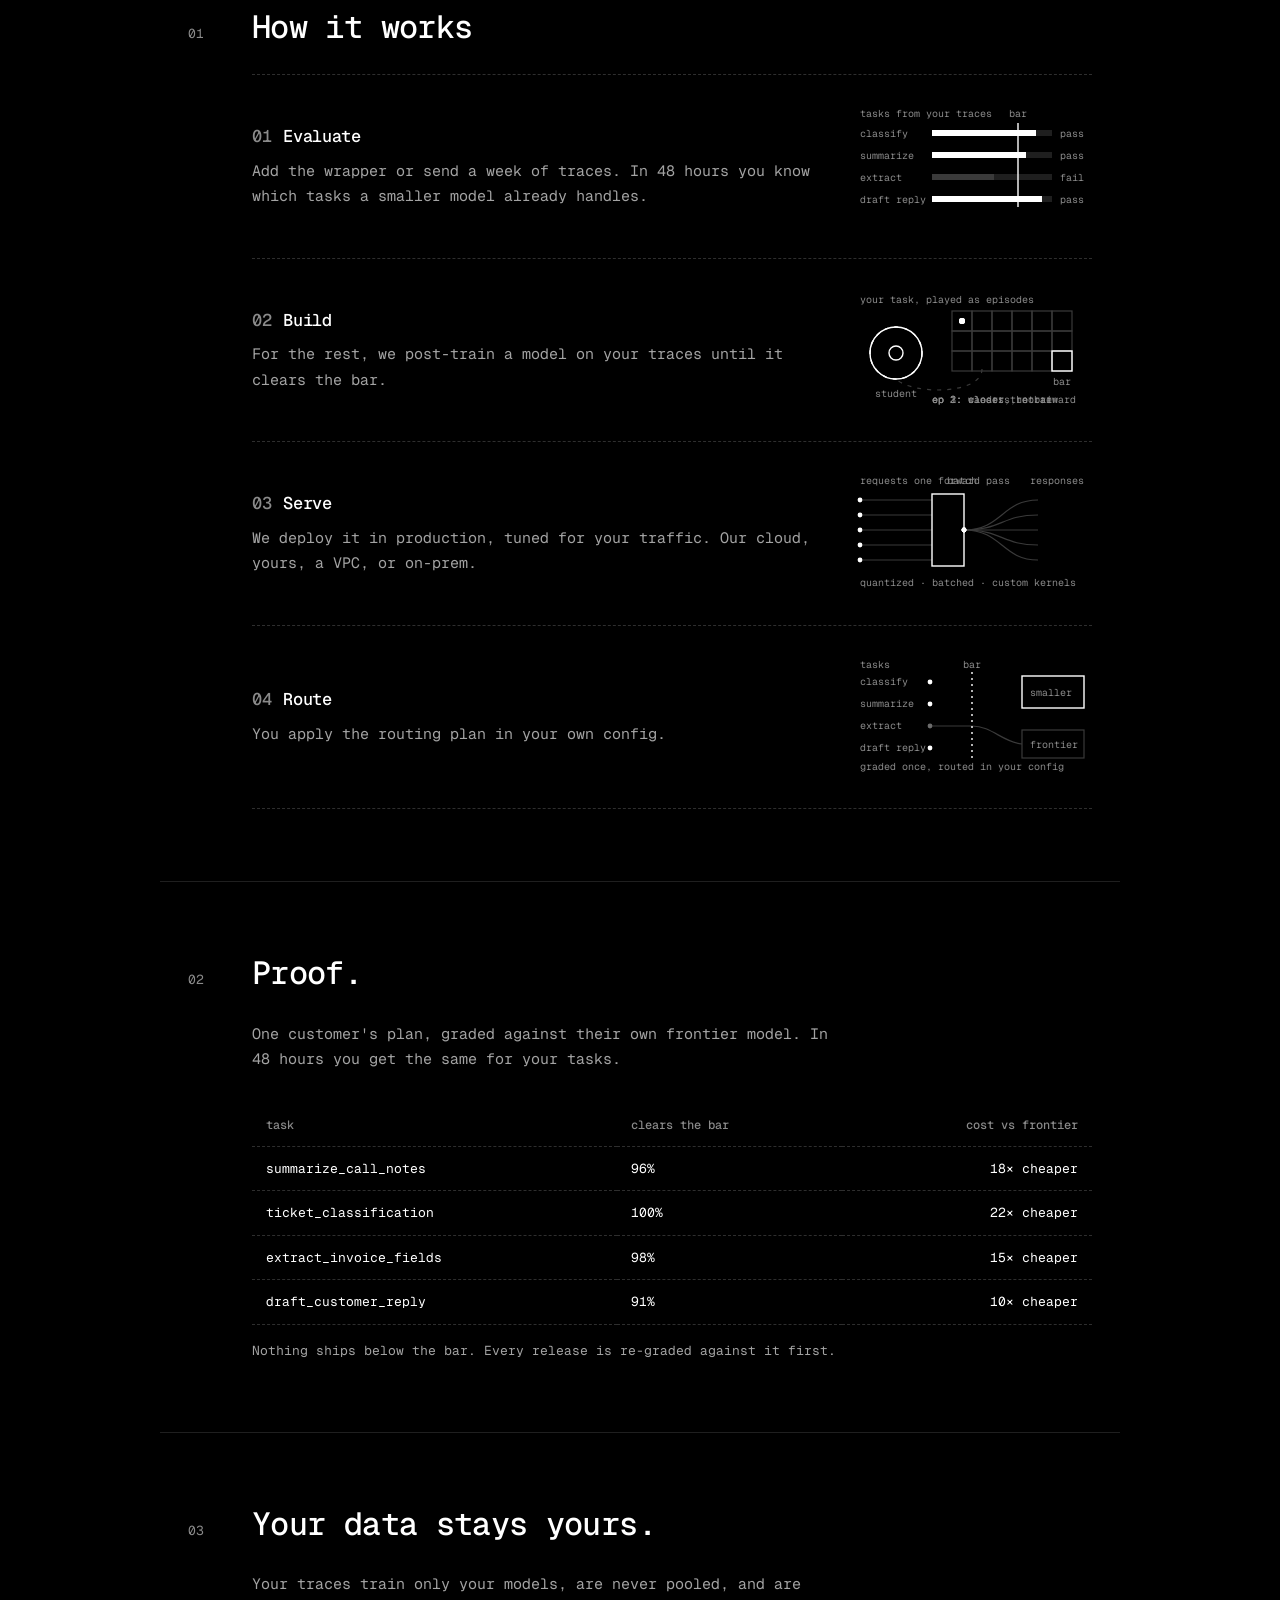
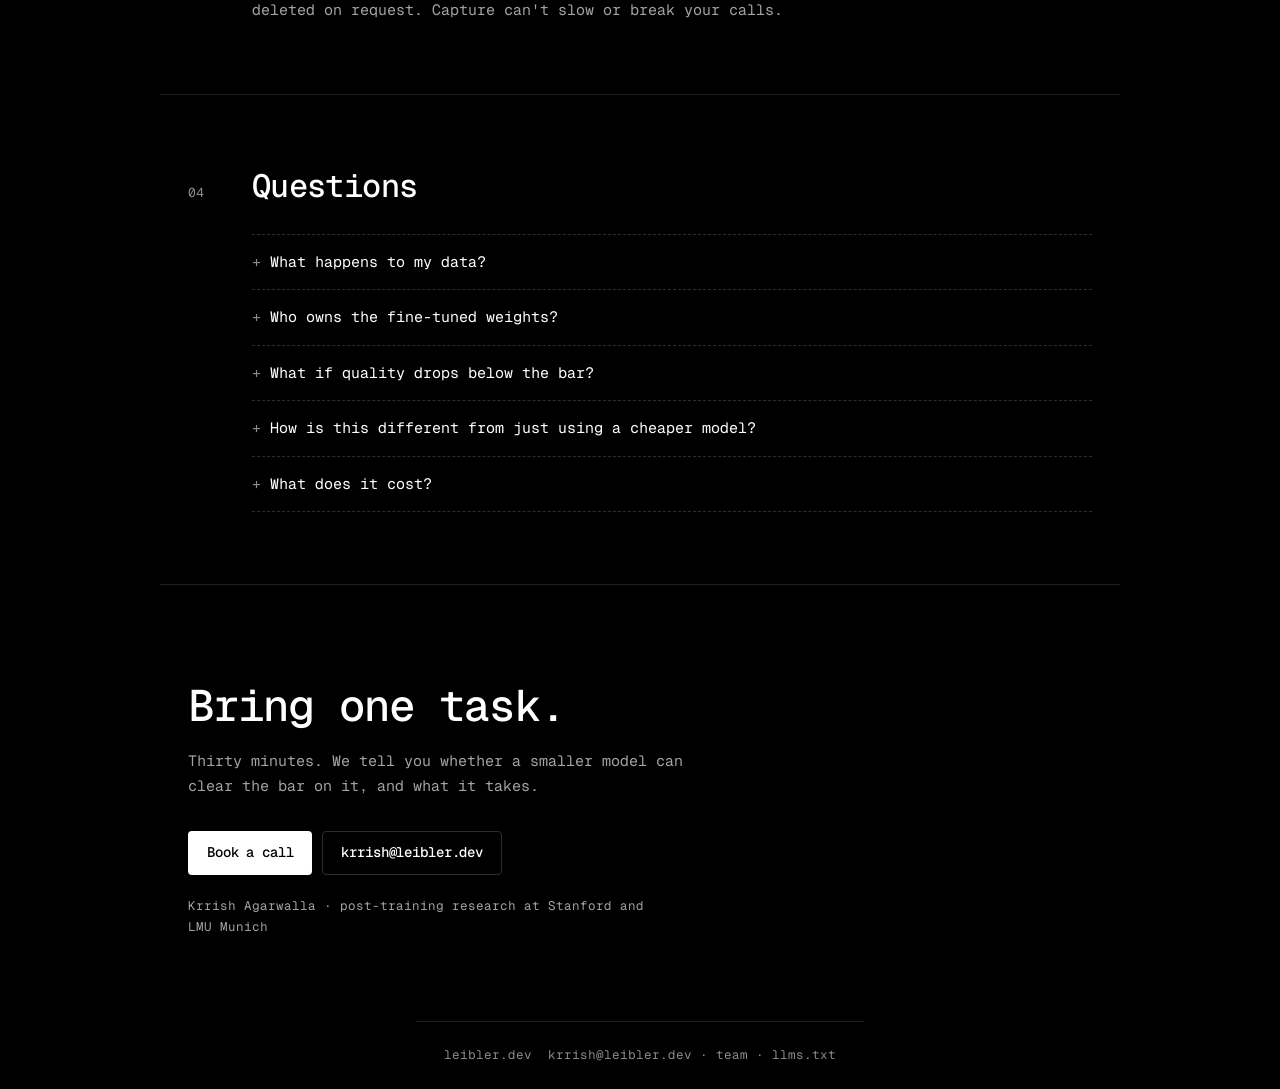
==== commit 5d480ba9: "Website: responsive rules moved last so they win, phone diagram spacing, table and status strip fixe" ====
--- a/index.html
+++ b/index.html
@@ -26,9 +26,9 @@
 <link rel="preconnect" href="https://fonts.googleapis.com">
 <link rel="preconnect" href="https://fonts.gstatic.com" crossorigin>
 <link href="https://fonts.googleapis.com/css2?family=Geist+Mono:wght@400;500&display=swap" rel="stylesheet">
-<link rel="stylesheet" href="/assets/css/site.css?v=20260825b">
-<script src="/assets/js/hero.js?v=20260825b" defer></script>
-<script src="/assets/js/figures.js?v=20260825b" defer></script>
+<link rel="stylesheet" href="/assets/css/site.css?v=20260825c">
+<script src="/assets/js/hero.js?v=20260825c" defer></script>
+<script src="/assets/js/figures.js?v=20260825c" defer></script>
 <script type="application/ld+json">
 {"@context":"https://schema.org","@graph":[
 {"@type":"Organization","@id":"https://leibler.dev/#org","name":"Leibler","url":"https://leibler.dev/","logo":"https://leibler.dev/og.png","email":"krrish@leibler.dev","founder":{"@id":"https://leibler.dev/#krrish"}},
@@ -132,10 +132,10 @@
     <div class="tbl"><table class="proof">
       <thead><tr><th>task</th><th>clears the bar</th><th>cost vs frontier</th></tr></thead>
       <tbody>
-        <tr><td>summarize_call_notes</td><td>96%</td><td>18× cheaper</td></tr>
-        <tr><td>ticket_classification</td><td>100%</td><td>22× cheaper</td></tr>
-        <tr><td>extract_invoice_fields</td><td>98%</td><td>15× cheaper</td></tr>
-        <tr><td>draft_customer_reply</td><td>91%</td><td>10× cheaper</td></tr>
+        <tr><td>summarize_<wbr>call_<wbr>notes</td><td>96%</td><td>18× cheaper</td></tr>
+        <tr><td>ticket_<wbr>classification</td><td>100%</td><td>22× cheaper</td></tr>
+        <tr><td>extract_<wbr>invoice_<wbr>fields</td><td>98%</td><td>15× cheaper</td></tr>
+        <tr><td>draft_<wbr>customer_<wbr>reply</td><td>91%</td><td>10× cheaper</td></tr>
       </tbody>
     </table></div>
     <p class="note">Nothing ships below the bar. Every release is re-graded against it first.</p>
--- a/assets/css/site.css
+++ b/assets/css/site.css
@@ -75,7 +75,7 @@
   .nav nav { display: flex; gap: 24px; align-items: center; color: var(--fg-2); }
   .nav nav a, .brand { white-space: nowrap; }
   .nav .btn { min-height: 34px; font-family: inherit; font-size: 13px; border-radius: 4px; }
-  @media (pointer: coarse) { .nav .btn { min-height: 40px; } .nav nav a:not(.btn), footer a { padding: 8px 0; display: inline-block; } }
+  @media (pointer: coarse) { .nav .btn { min-height: 40px; } .nav nav a:not(.btn) { padding: 8px 0; } footer a { padding: 8px 0; display: inline-block; } }
   .brand { color: #fff; } .brand span { color: var(--fg-3); }
   .btn { font-family: inherit; border-radius: 4px; }
   .hero { padding-top: 96px; padding-bottom: 80px; }
@@ -94,18 +94,12 @@
   .lead { color: var(--fg-2); max-width: 66ch; line-height: 1.7; margin-left: 64px; }
   .diagram { margin: 32px 0 0 64px; border: 1px solid var(--line-2); border-radius: 6px; overflow: hidden; }
   .diagram canvas { display: block; width: 100%; height: 420px; }
-  @media (max-width: 720px) { .wrap { padding-left: 24px; padding-right: 24px; padding-left: max(24px, env(safe-area-inset-left)); padding-right: max(24px, env(safe-area-inset-right)); } .hero { padding-top: 56px; padding-bottom: 56px; } .sec { padding-top: 52px; padding-bottom: 52px; } .close { padding-top: 64px; padding-bottom: 64px; } .h { gap: 16px; margin-bottom: 20px; } .h .n { min-width: 28px; } .lead, .diagram, .step { margin-left: 0; } .diagram canvas { height: clamp(300px, 92vw, 340px); } .snip { margin-top: 36px; padding: 14px 16px; font-size: 13px; } .read { font-size: 12px; gap: 10px 16px; padding: 12px 14px; } .nav { height: 52px; } }
-  @media (max-width: 560px) { .nav nav { gap: 14px; } .nav .hide-s { display: none; } .nav .btn { padding: 0 12px; } }
-  @media (max-width: 400px) { .nav nav { gap: 12px; } h1 { font-size: 27px; } .cta .btn { width: 100%; } .close h2 { font-size: 24px; } }
-  @media (min-width: 721px) and (max-width: 900px) { .step { grid-template-columns: 1fr 200px; gap: 24px; } .step .fig { width: 200px; } }
-  @media (max-height: 480px) and (orientation: landscape) { .hero { padding-top: 40px; padding-bottom: 40px; } .diagram canvas { height: 260px; } }
   .step { margin-left: 64px; display: grid; grid-template-columns: 1fr 240px; gap: 32px; padding: 28px 0; border-top: 1px dashed var(--line-2); align-items: center; }
   .step:last-child { border-bottom: 1px dashed var(--line-2); }
   .step h3 { font-size: 17px; margin-bottom: 8px; } .step h3 span { color: var(--fg-3); margin-right: 12px; }
   .step p { color: var(--fg-2); line-height: 1.7; max-width: 62ch; }
   .step .fig { width: 240px; max-width: 100%; aspect-ratio: 2 / 1; justify-self: end; } .step .fig svg { width: 100%; height: 100%; overflow: visible; }
-  @media (max-width: 720px) { .step { grid-template-columns: 1fr; } .step .fig { justify-self: start; } }
-  .close { border-top: 1px solid var(--line); padding-top: 96px; padding-bottom: 96px; }
+  .close { border-top: 1px solid var(--line); padding-top: 96px; padding-bottom: 56px; }
   .close h2 { font-size: clamp(26px, 4vw, 44px); line-height: 1.15; max-width: 22ch; margin-bottom: 16px; }
   .close p { color: var(--fg-2); max-width: 60ch; margin-bottom: 28px; line-height: 1.7; }
   footer { border-top: 1px solid var(--line); padding-top: 24px; padding-bottom: 24px; font-size: 12.5px; color: var(--fg-3); display: flex; justify-content: space-between; gap: 16px; flex-wrap: wrap; }
@@ -115,7 +109,6 @@
   .person img { display: block; width: 120px; height: 120px; border: 1px solid var(--line-2); border-radius: 4px; object-fit: cover; }
   .person h3 span { color: var(--fg-3); margin-left: 12px; }
   .person .links { margin-top: 14px; font-size: 13px; } .person .links a { color: #fff; }
-  @media (max-width: 720px) { .person { grid-template-columns: 1fr; } }
   /* 404 */
   .nf { padding-top: 120px; padding-bottom: 120px; } .nf h1 { margin: 0 0 16px; } .nf p { color: var(--fg-2); margin-bottom: 24px; }
 
@@ -142,5 +135,13 @@
   /* close extras */
   .cred { margin-top: 20px; color: var(--fg-3); font-size: 12.5px; }
 
+  /* responsive: keep these last so they win over the desktop rules above */
+  @media (max-width: 720px) { .wrap { padding-left: 24px; padding-right: 24px; padding-left: max(24px, env(safe-area-inset-left)); padding-right: max(24px, env(safe-area-inset-right)); } .hero { padding-top: 56px; padding-bottom: 56px; } .sec { padding-top: 52px; padding-bottom: 52px; } .close { padding-top: 64px; padding-bottom: 40px; } .h { gap: 16px; margin-bottom: 20px; } .h .n { min-width: 28px; } .lead, .diagram, .step { margin-left: 0; } .diagram canvas { height: clamp(300px, 92vw, 340px); } .snip { margin-top: 36px; padding: 14px 16px; font-size: 13px; } .read { display: grid; grid-template-columns: auto 1fr; font-size: 12px; gap: 10px 20px; padding: 12px 16px; } .read span:first-child { grid-column: 1 / -1; } .nav { height: 52px; } }
+  @media (max-width: 560px) { .nav nav { gap: 14px; } .nav .hide-s { display: none; } .nav .btn { padding: 0 12px; } }
+  @media (max-width: 400px) { .nav nav { gap: 12px; } h1 { font-size: 27px; } .cta .btn { width: 100%; } .close h2 { font-size: 24px; } }
+  @media (min-width: 721px) and (max-width: 900px) { .step { grid-template-columns: 1fr 200px; gap: 24px; } .step .fig { width: 200px; } }
+  @media (max-height: 480px) and (orientation: landscape) { .hero { padding-top: 40px; padding-bottom: 40px; } .diagram canvas { height: 260px; } }
+  @media (max-width: 720px) { .step { grid-template-columns: 1fr; } .step .fig { justify-self: start; } }
+  @media (max-width: 720px) { .person { grid-template-columns: 1fr; } }
   @media (max-width: 720px) { .tbl, .note, .faq { margin-left: 0; } }
-  @media (max-width: 560px) { .proof { font-size: 12px; } .proof th, .proof td { padding: 10px 8px; } .proof td:first-child { overflow-wrap: anywhere; } }
+  @media (max-width: 560px) { .proof { font-size: 12px; } .proof th, .proof td { padding: 10px 8px; } .proof th, .proof td { vertical-align: top; } }
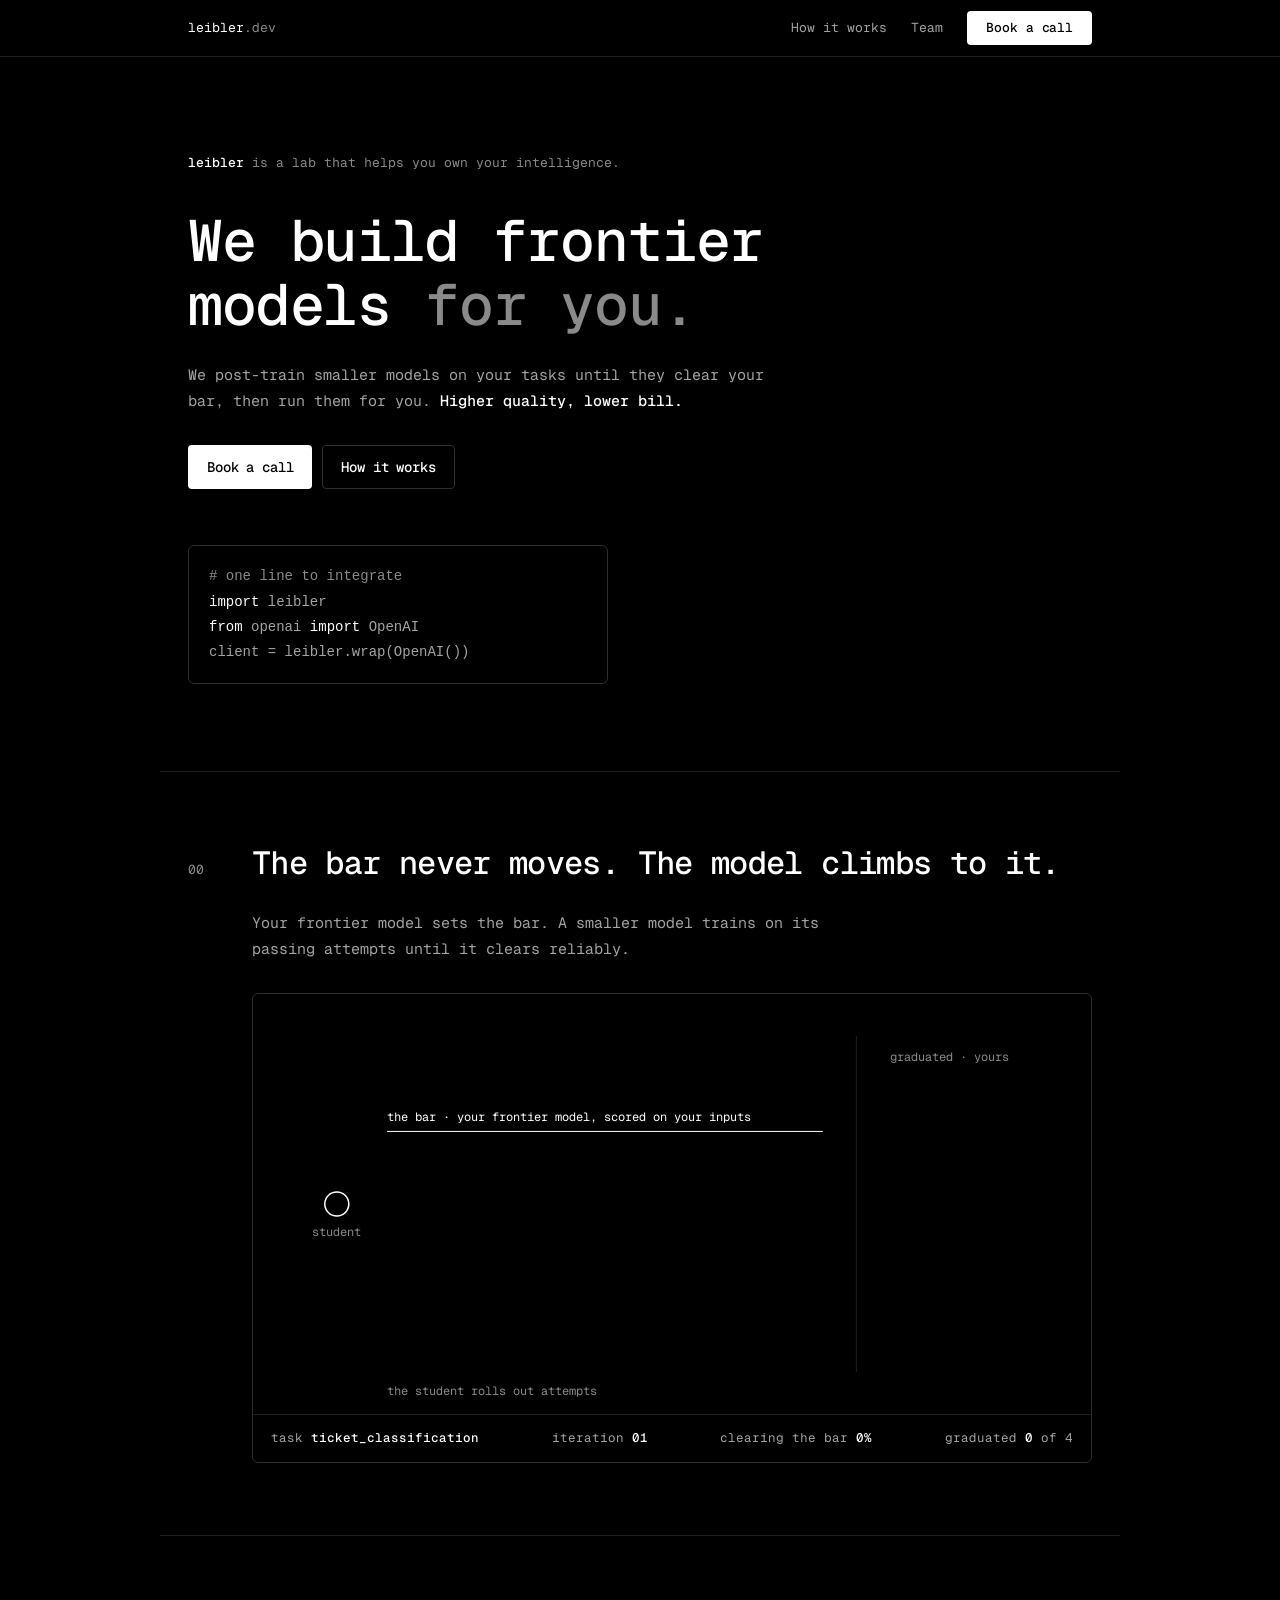
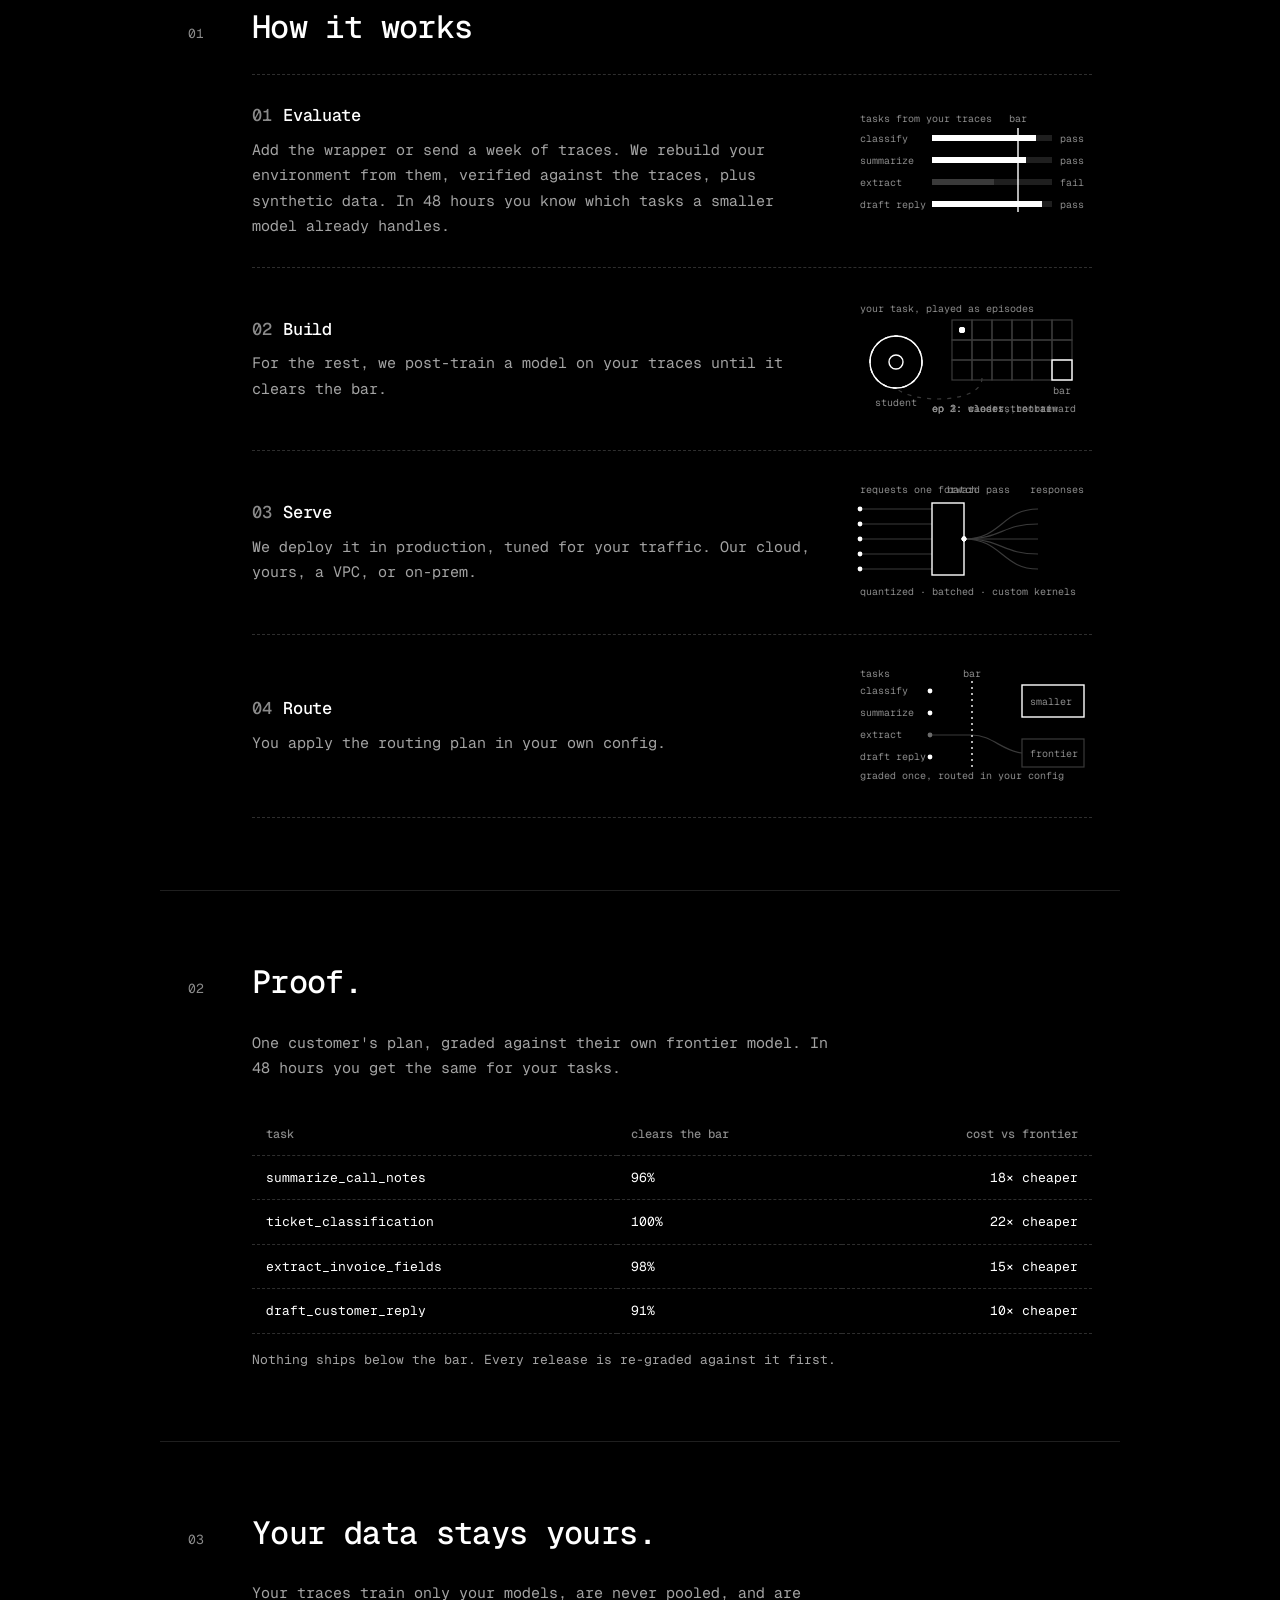
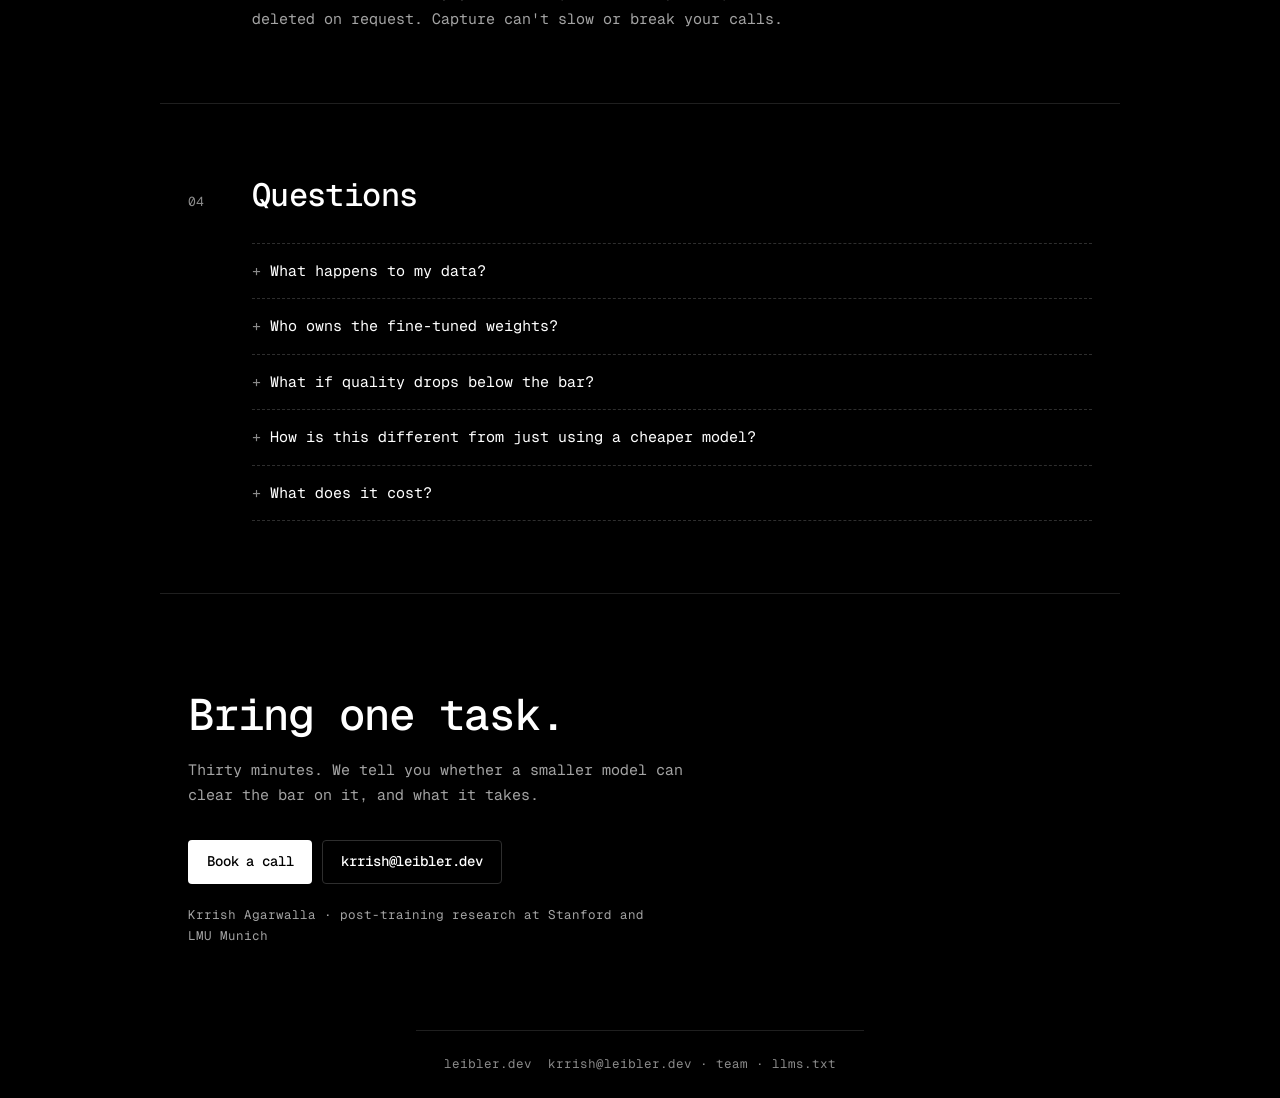
==== commit 3ab641d5: "Website: Evaluate step says we rebuild your environment from traces, plus synthetic data" ====
--- a/index.html
+++ b/index.html
@@ -74,7 +74,7 @@
 
   <section class="wrap sec" id="how">
     <div class="h"><span class="n">01</span><h2>How it works</h2></div>
-    <div class="step"><div><h3><span>01</span>Evaluate</h3><p>Add the wrapper or send a week of traces. In 48 hours you know which tasks a smaller model already handles.</p></div><div class="fig" aria-hidden="true"><svg viewBox="0 0 240 120">
+    <div class="step"><div><h3><span>01</span>Evaluate</h3><p>Add the wrapper or send a week of traces. We rebuild your environment from them, verified against the traces, plus synthetic data. In 48 hours you know which tasks a smaller model already handles.</p></div><div class="fig" aria-hidden="true"><svg viewBox="0 0 240 120">
       <text class="lbl" x="8" y="14">tasks from your traces</text>
       <text class="lbl" x="8" y="34">classify</text><text class="lbl" x="8" y="56">summarize</text><text class="lbl" x="8" y="78">extract</text><text class="lbl" x="8" y="100">draft reply</text>
       <g fill="#1f1f1f"><rect x="80" y="27" width="120" height="6"></rect><rect x="80" y="49" width="120" height="6"></rect><rect x="80" y="71" width="120" height="6"></rect><rect x="80" y="93" width="120" height="6"></rect></g>
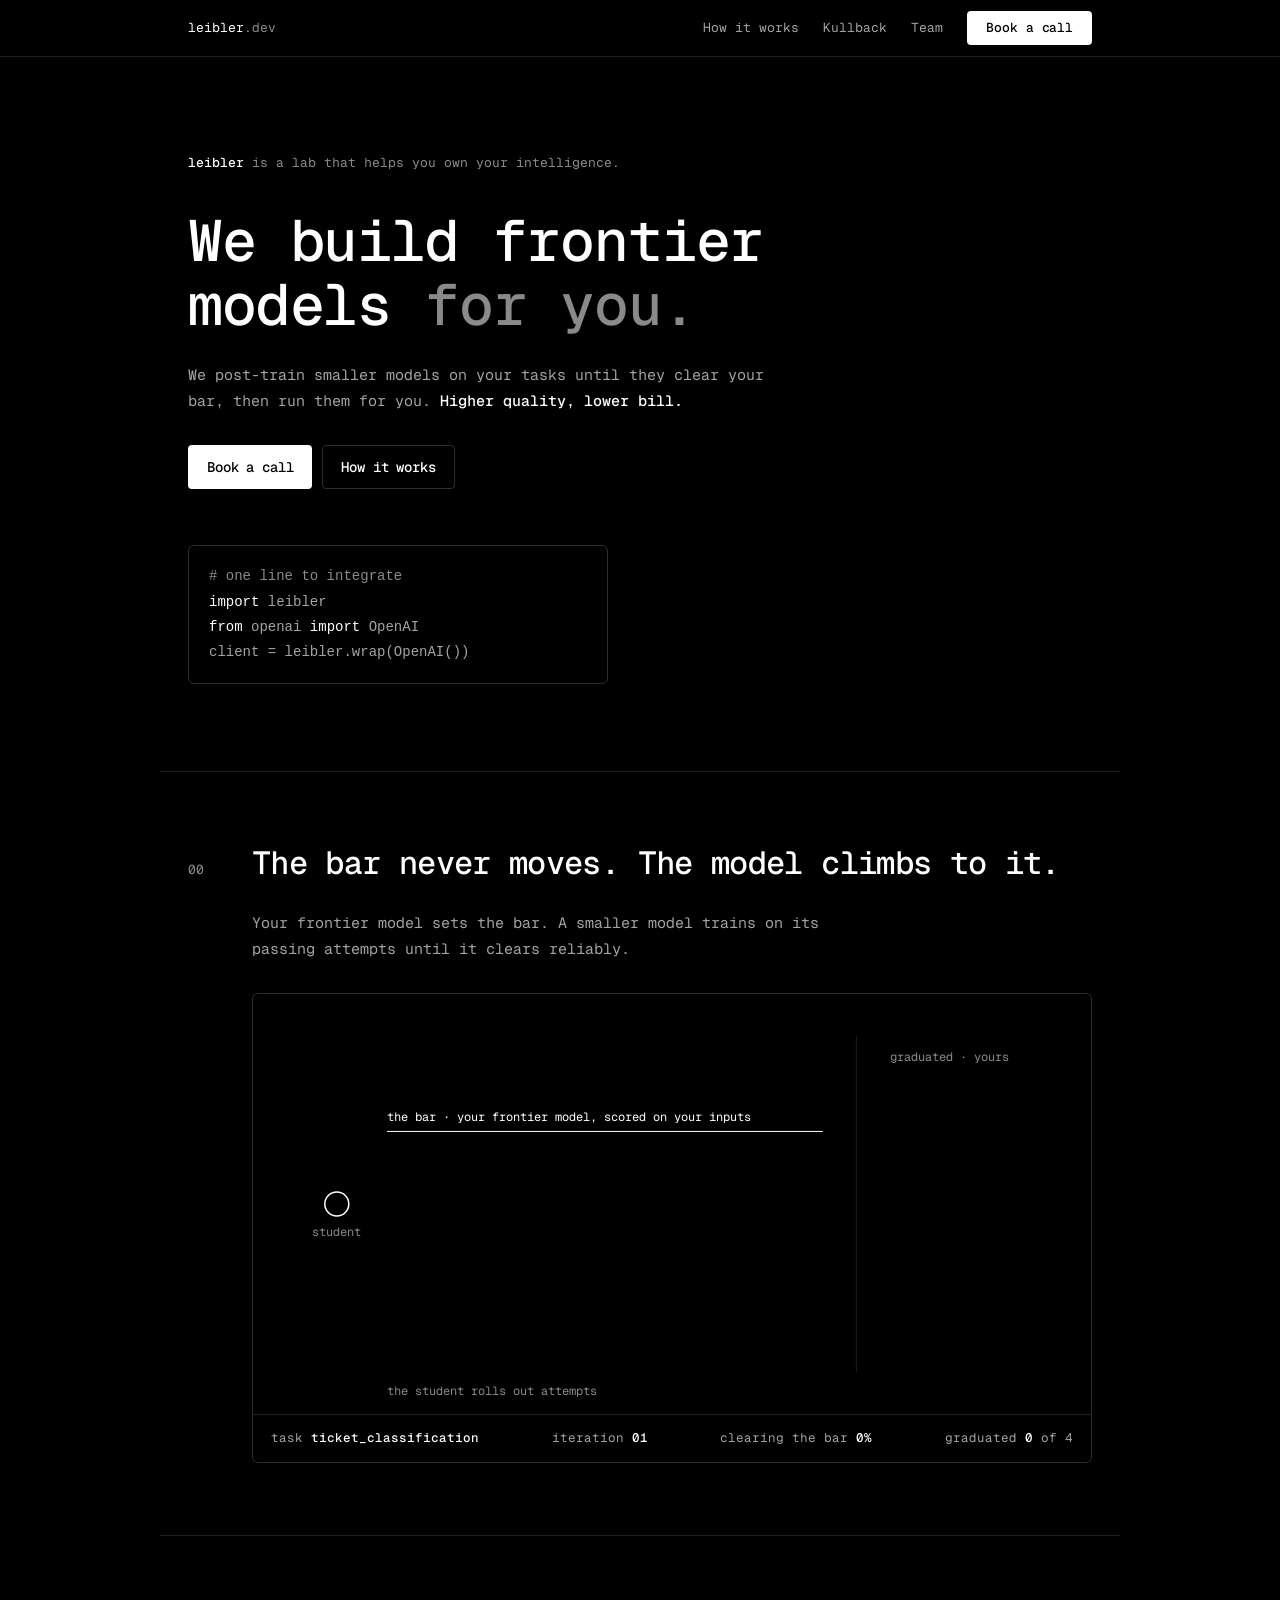
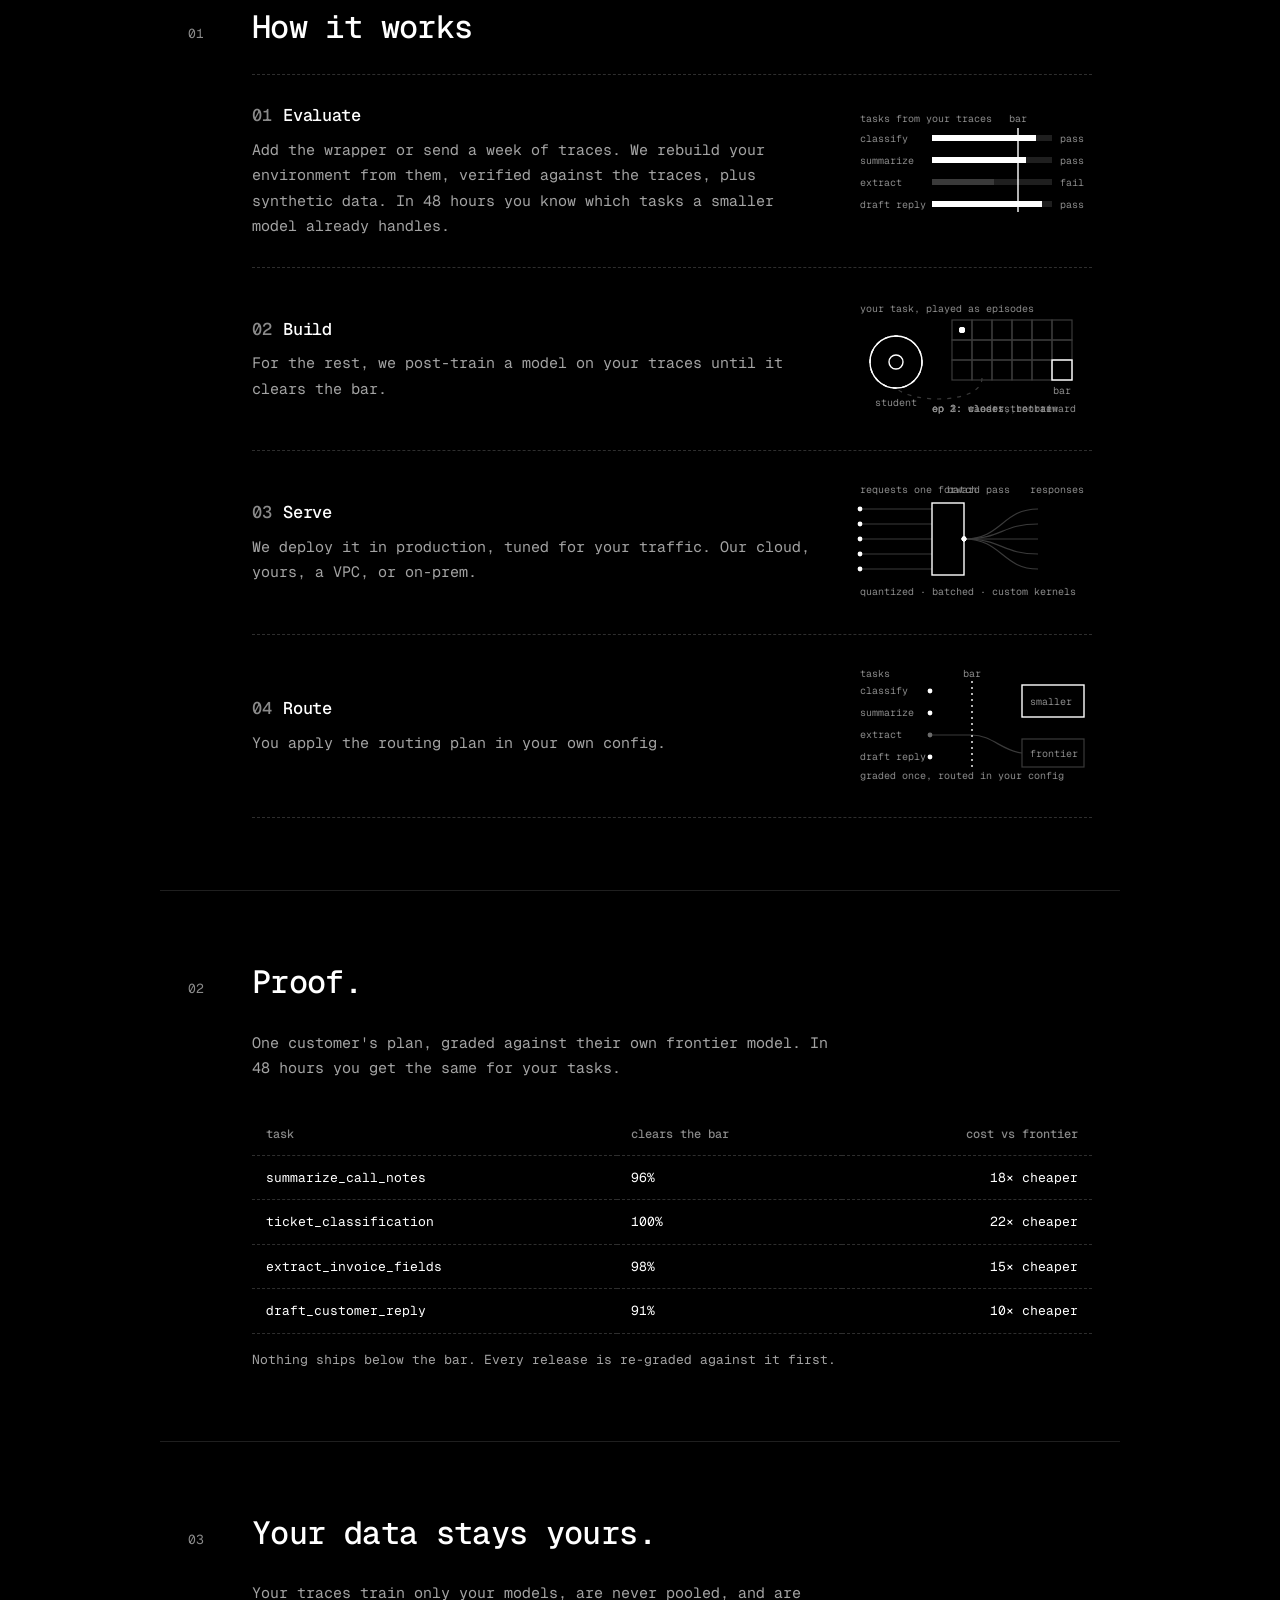
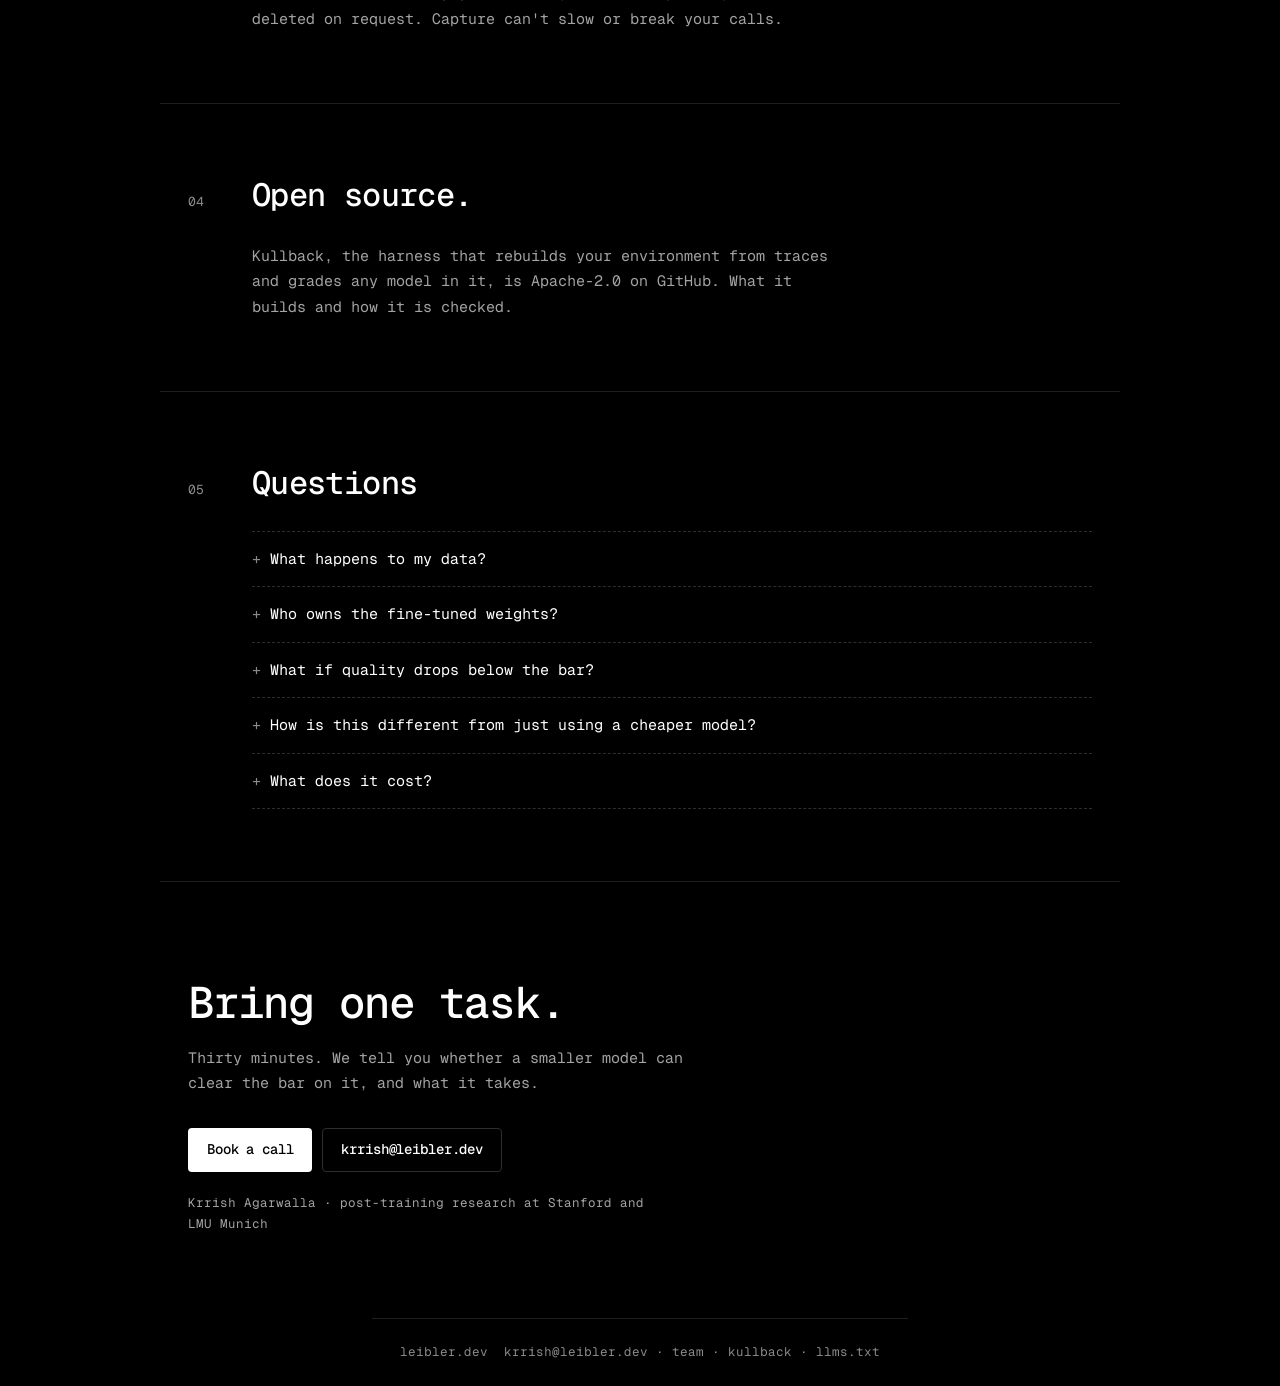
==== commit 0e4b5019: "Website: Kullback page, nav and footer links, sitemap and llms.txt entries" ====
--- a/index.html
+++ b/index.html
@@ -47,7 +47,7 @@
 <header class="mono">
   <div class="wrap nav">
     <a class="brand" href="/">leibler<span>.dev</span></a>
-    <nav><a class="hide-s" href="#how">How it works</a><a href="/team">Team</a><a class="btn btn-w" href="https://cal.com/krrish-agarwalla/30min">Book a call</a></nav>
+    <nav><a class="hide-s" href="#how">How it works</a><a class="hide-s" href="/kullback">Kullback</a><a href="/team">Team</a><a class="btn btn-w" href="https://cal.com/krrish-agarwalla/30min">Book a call</a></nav>
   </div>
 </header>
 
@@ -146,8 +146,13 @@
     <p class="lead">Your traces train only your models, are never pooled, and are deleted on request. Capture can't slow or break your calls.</p>
   </section>
 
+  <section class="wrap sec" id="kullback">
+    <div class="h"><span class="n">04</span><h2>Open source.</h2></div>
+    <p class="lead">Kullback, the harness that rebuilds your environment from traces and grades any model in it, is Apache-2.0 on <a href="https://github.com/leiblerdev/kullback">GitHub</a>. <a href="/kullback">What it builds and how it is checked.</a></p>
+  </section>
+
   <section class="wrap sec" id="faq">
-    <div class="h"><span class="n">04</span><h2>Questions</h2></div>
+    <div class="h"><span class="n">05</span><h2>Questions</h2></div>
     <div class="faq">
       <details>
         <summary>What happens to my data?</summary>
@@ -179,6 +184,6 @@
     <p class="cred">Krrish Agarwalla · post-training research at Stanford and LMU Munich</p>
   </section>
 </main>
-<footer class="wrap mono"><span>leibler.dev</span><span><a href="mailto:krrish@leibler.dev">krrish@leibler.dev</a> · <a href="/team">team</a> · <a href="/llms.txt">llms.txt</a></span></footer>
+<footer class="wrap mono"><span>leibler.dev</span><span><a href="mailto:krrish@leibler.dev">krrish@leibler.dev</a> · <a href="/team">team</a> · <a href="https://github.com/leiblerdev/kullback">kullback</a> · <a href="/llms.txt">llms.txt</a></span></footer>
 </body>
 </html>
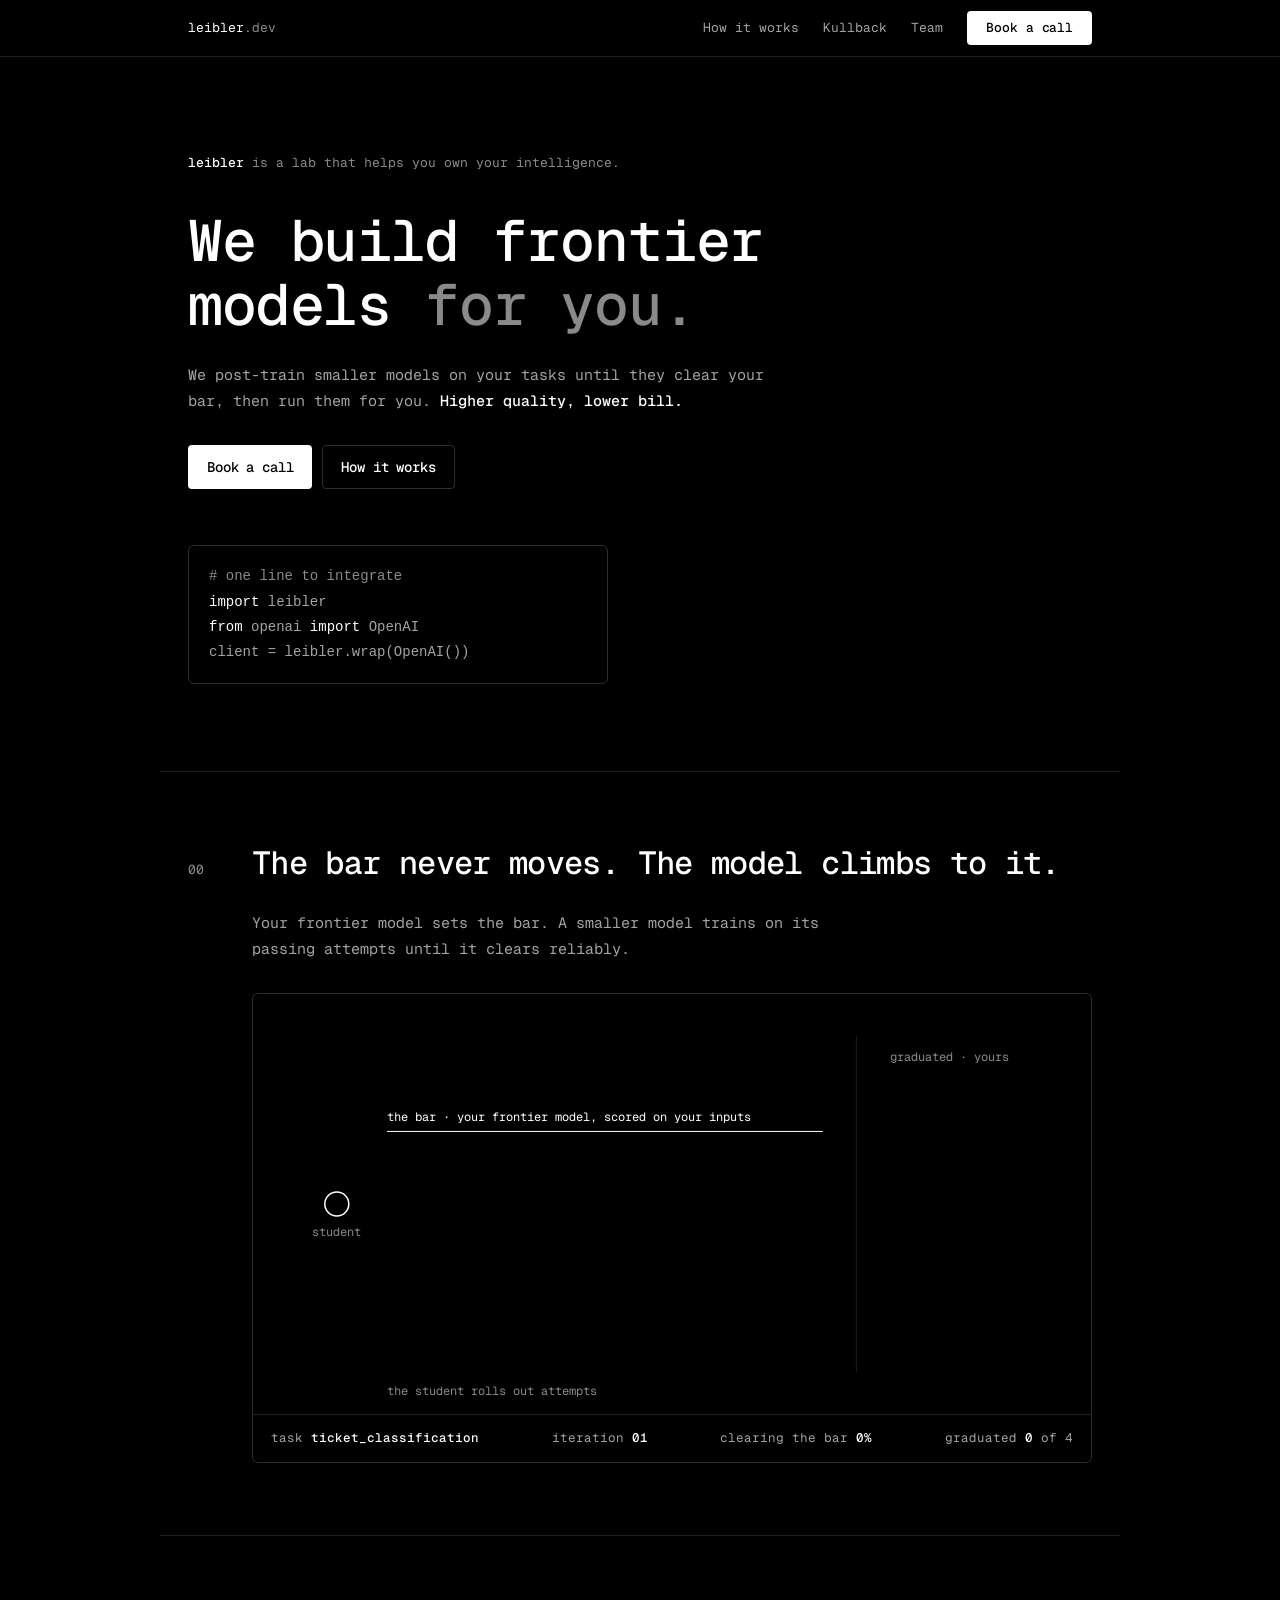
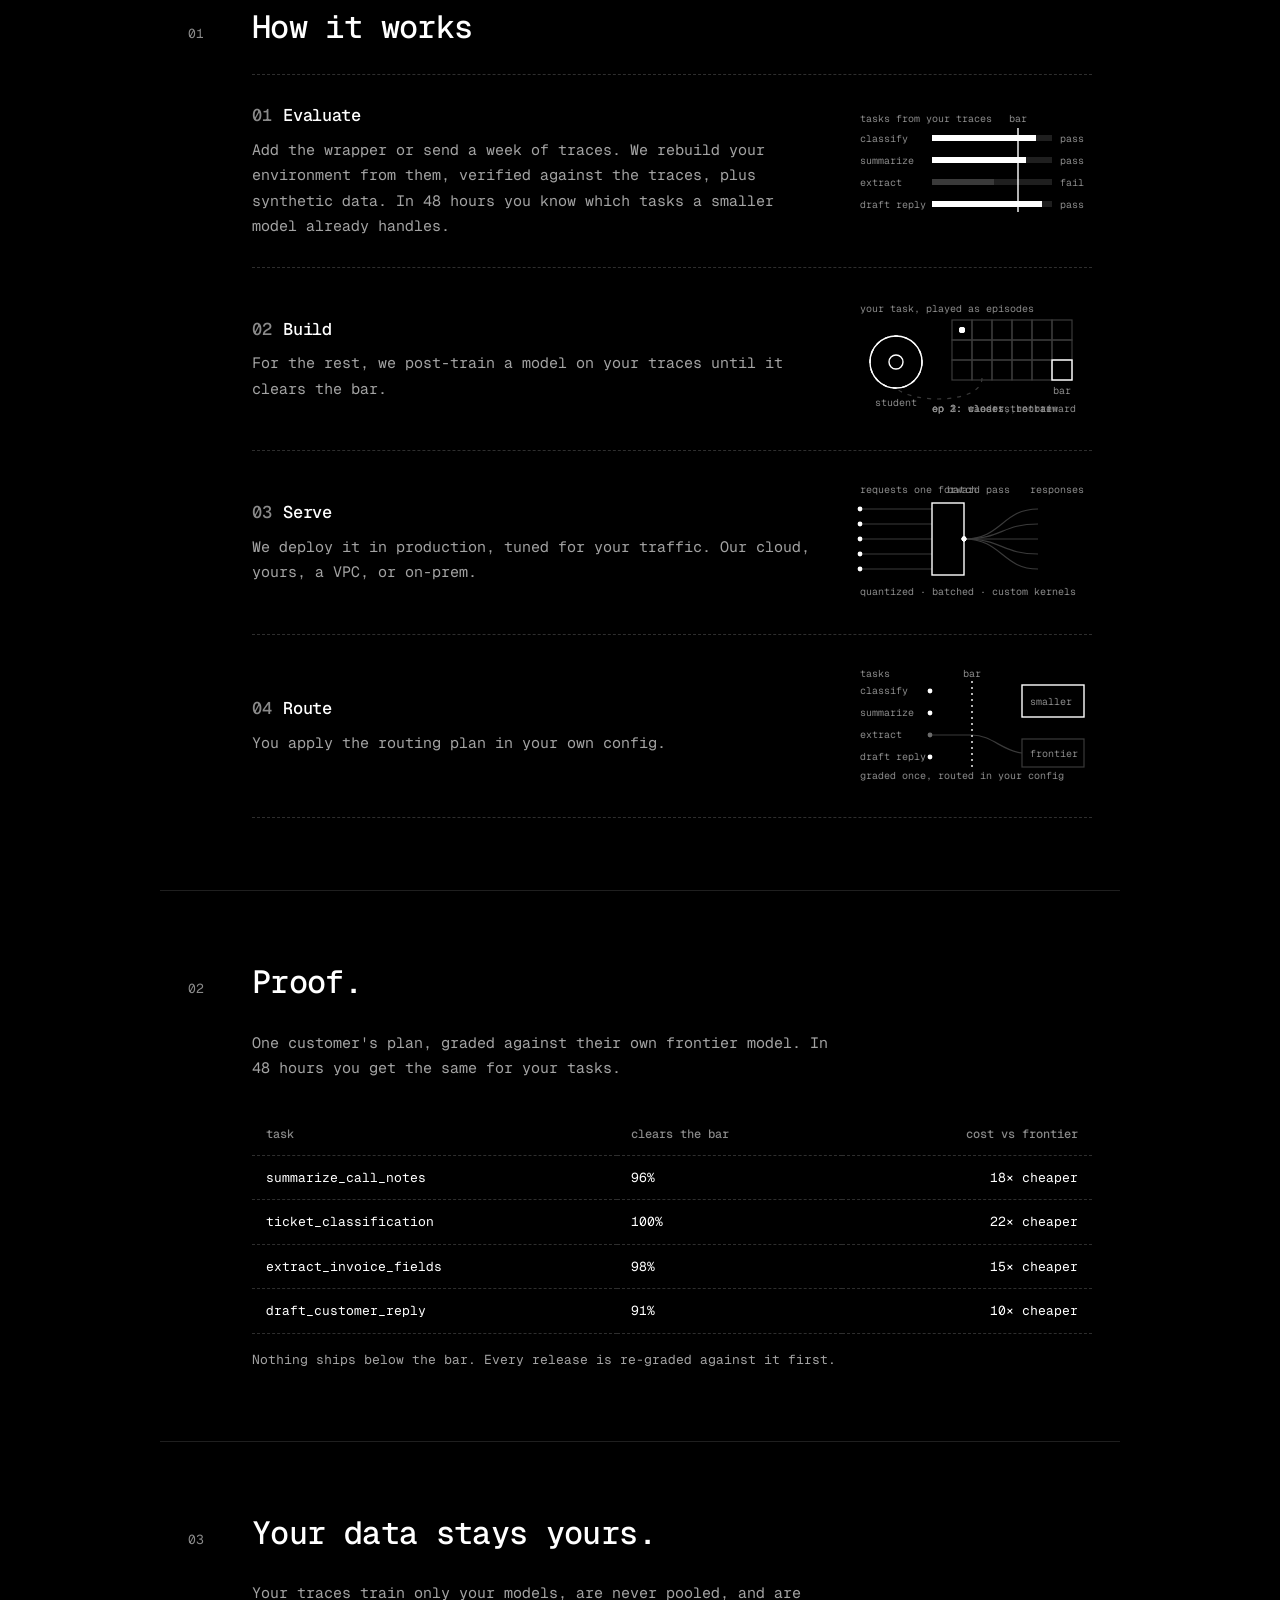
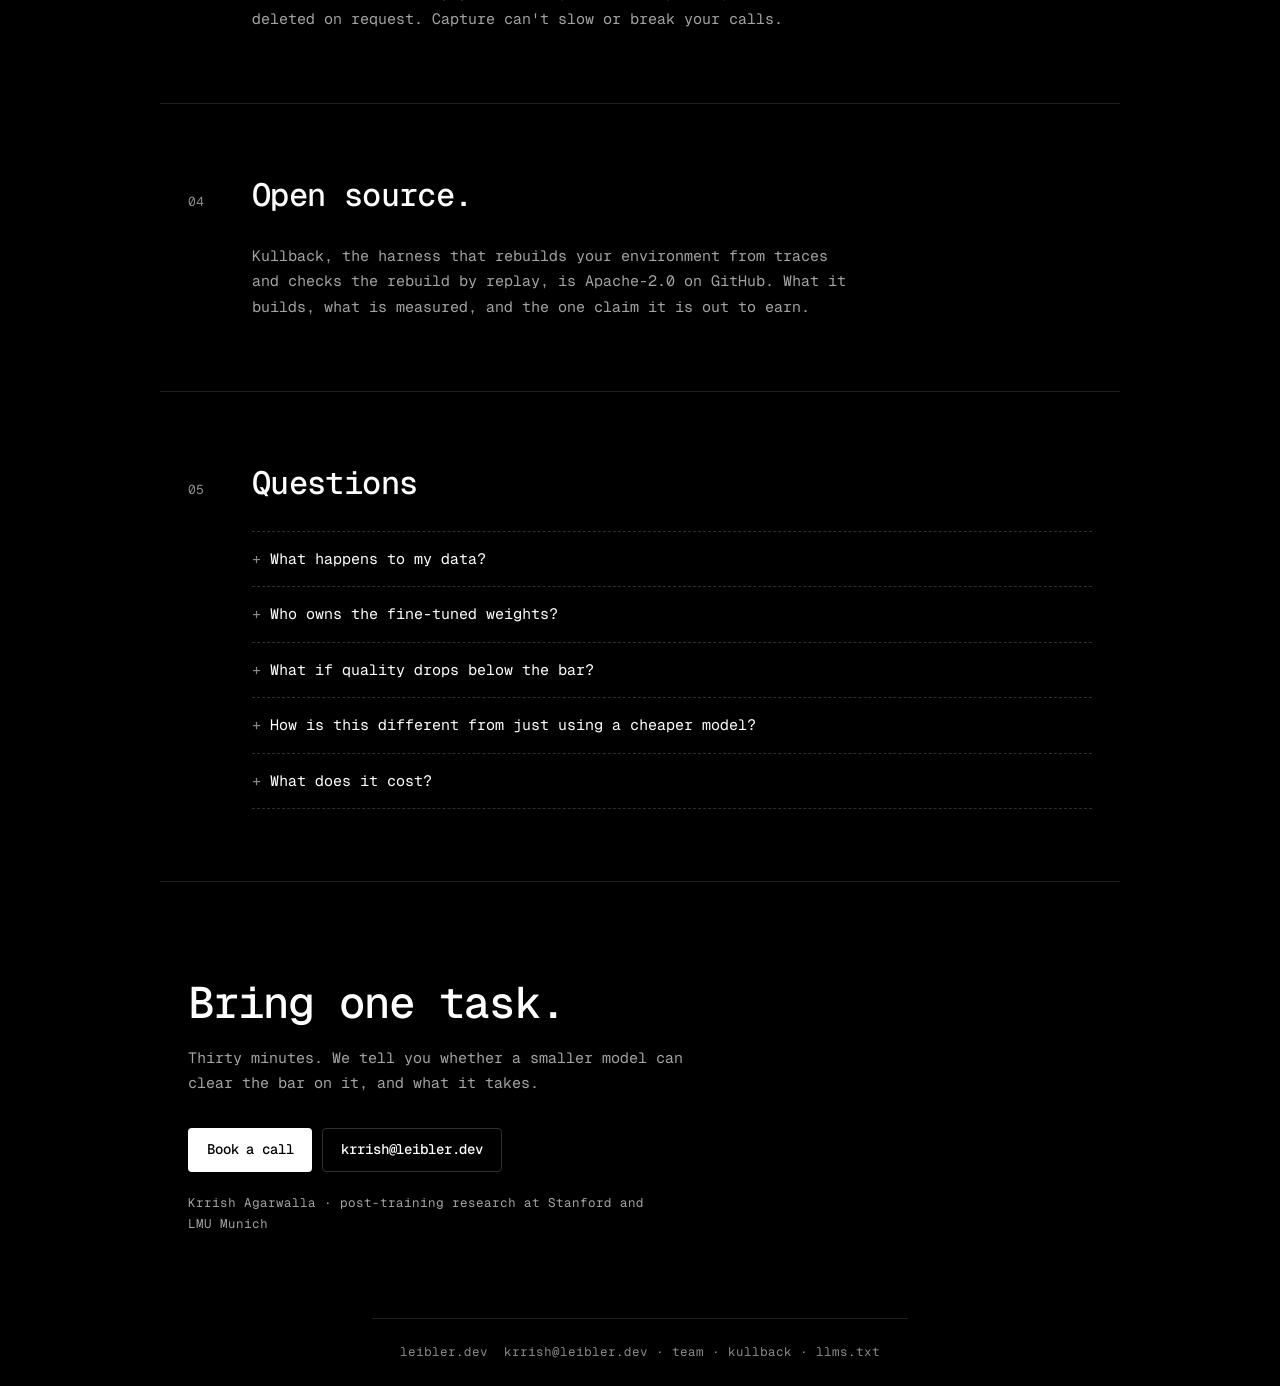
==== commit 1c35ae65: "Kullback page and index: drop the capability claims, state the one claim to earn (a 2B model post-tr" ====
--- a/index.html
+++ b/index.html
@@ -148,7 +148,7 @@
 
   <section class="wrap sec" id="kullback">
     <div class="h"><span class="n">04</span><h2>Open source.</h2></div>
-    <p class="lead">Kullback, the harness that rebuilds your environment from traces and grades any model in it, is Apache-2.0 on <a href="https://github.com/leiblerdev/kullback">GitHub</a>. <a href="/kullback">What it builds and how it is checked.</a></p>
+    <p class="lead">Kullback, the harness that rebuilds your environment from traces and checks the rebuild by replay, is Apache-2.0 on <a href="https://github.com/leiblerdev/kullback">GitHub</a>. <a href="/kullback">What it builds, what is measured, and the one claim it is out to earn.</a></p>
   </section>
 
   <section class="wrap sec" id="faq">
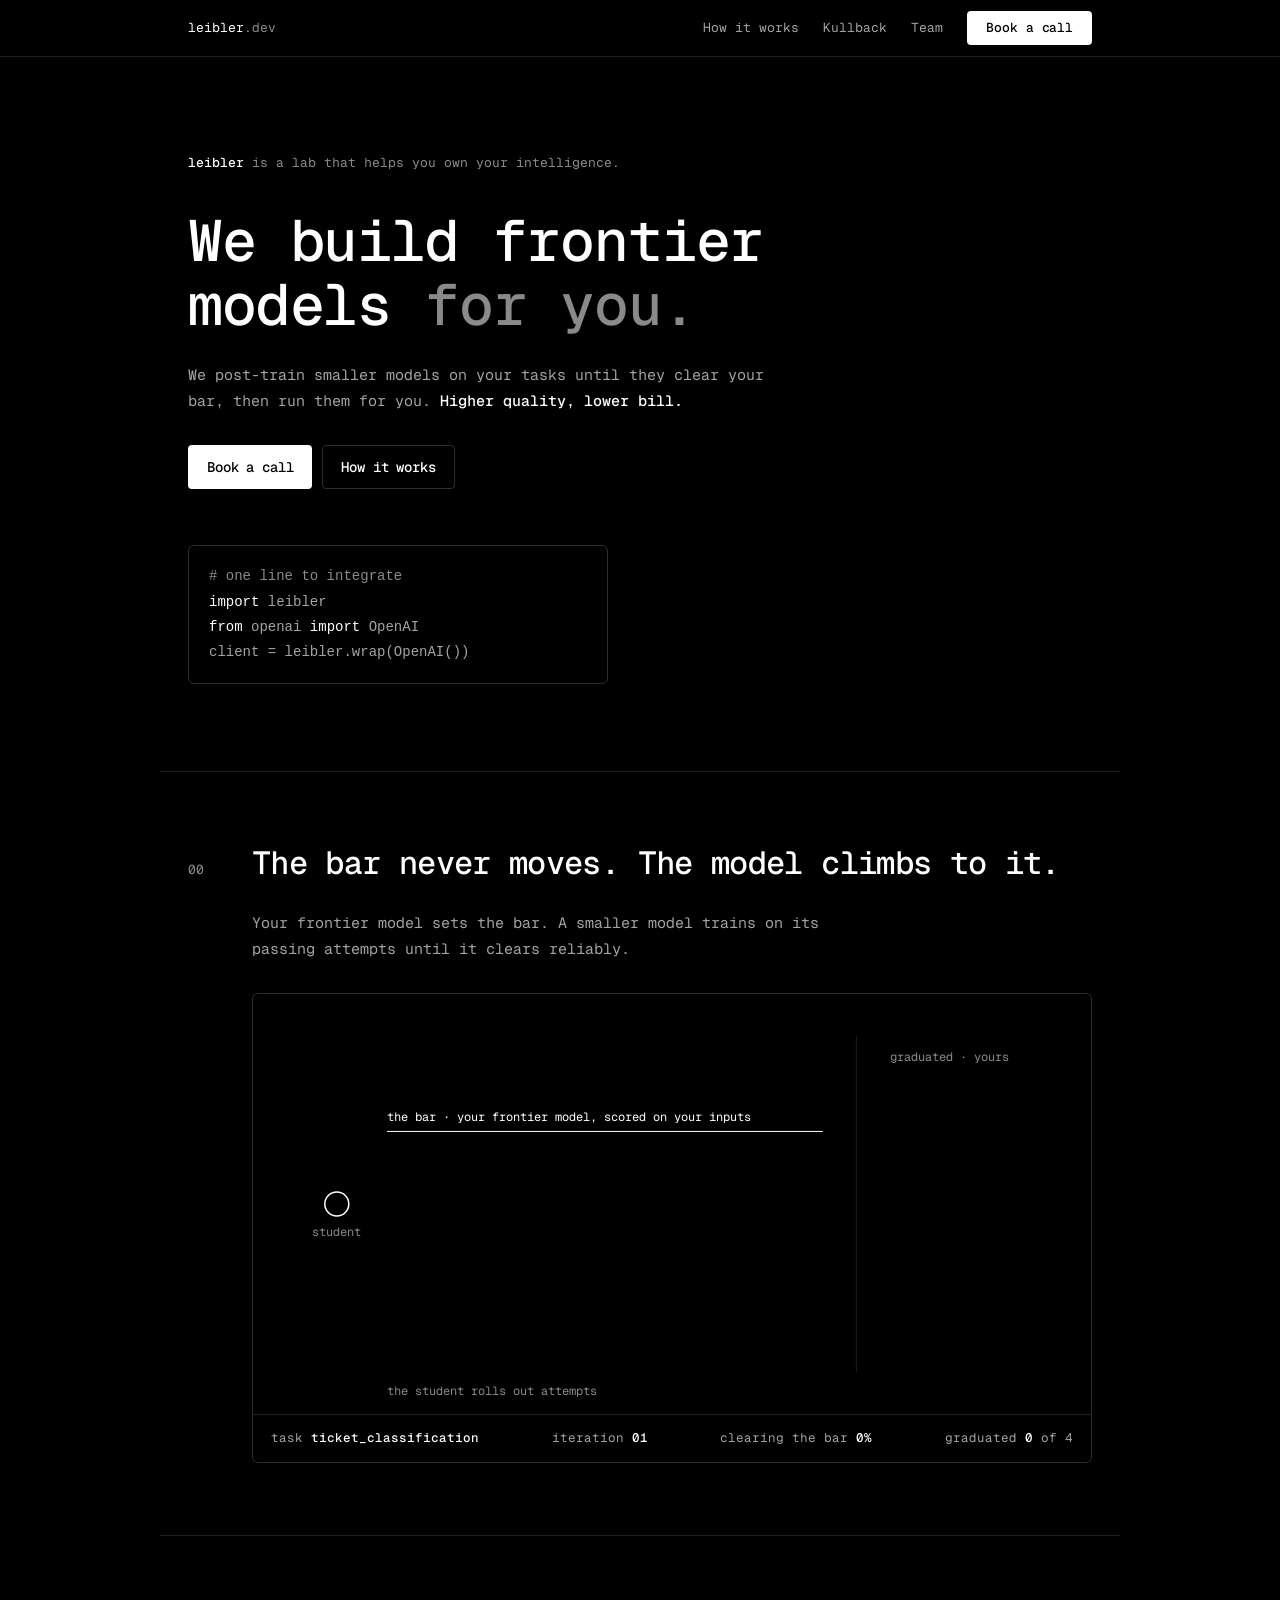
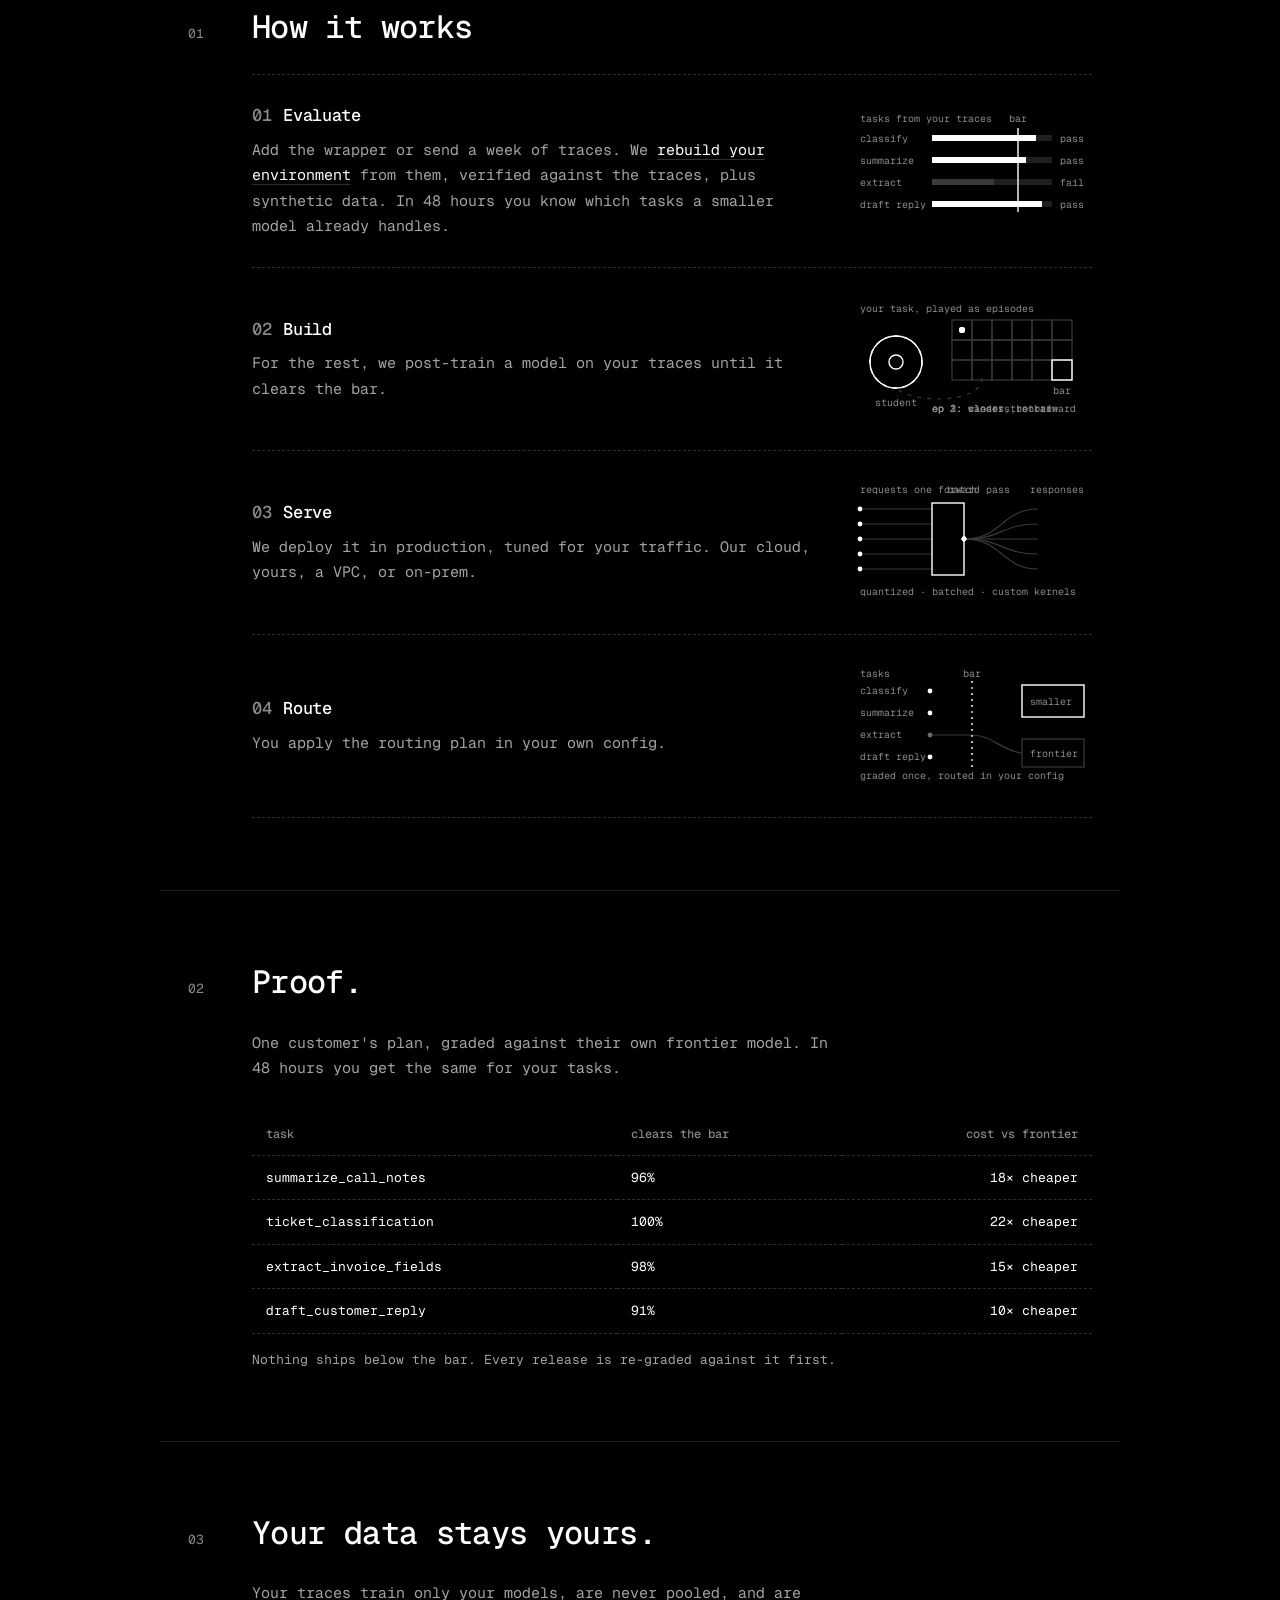
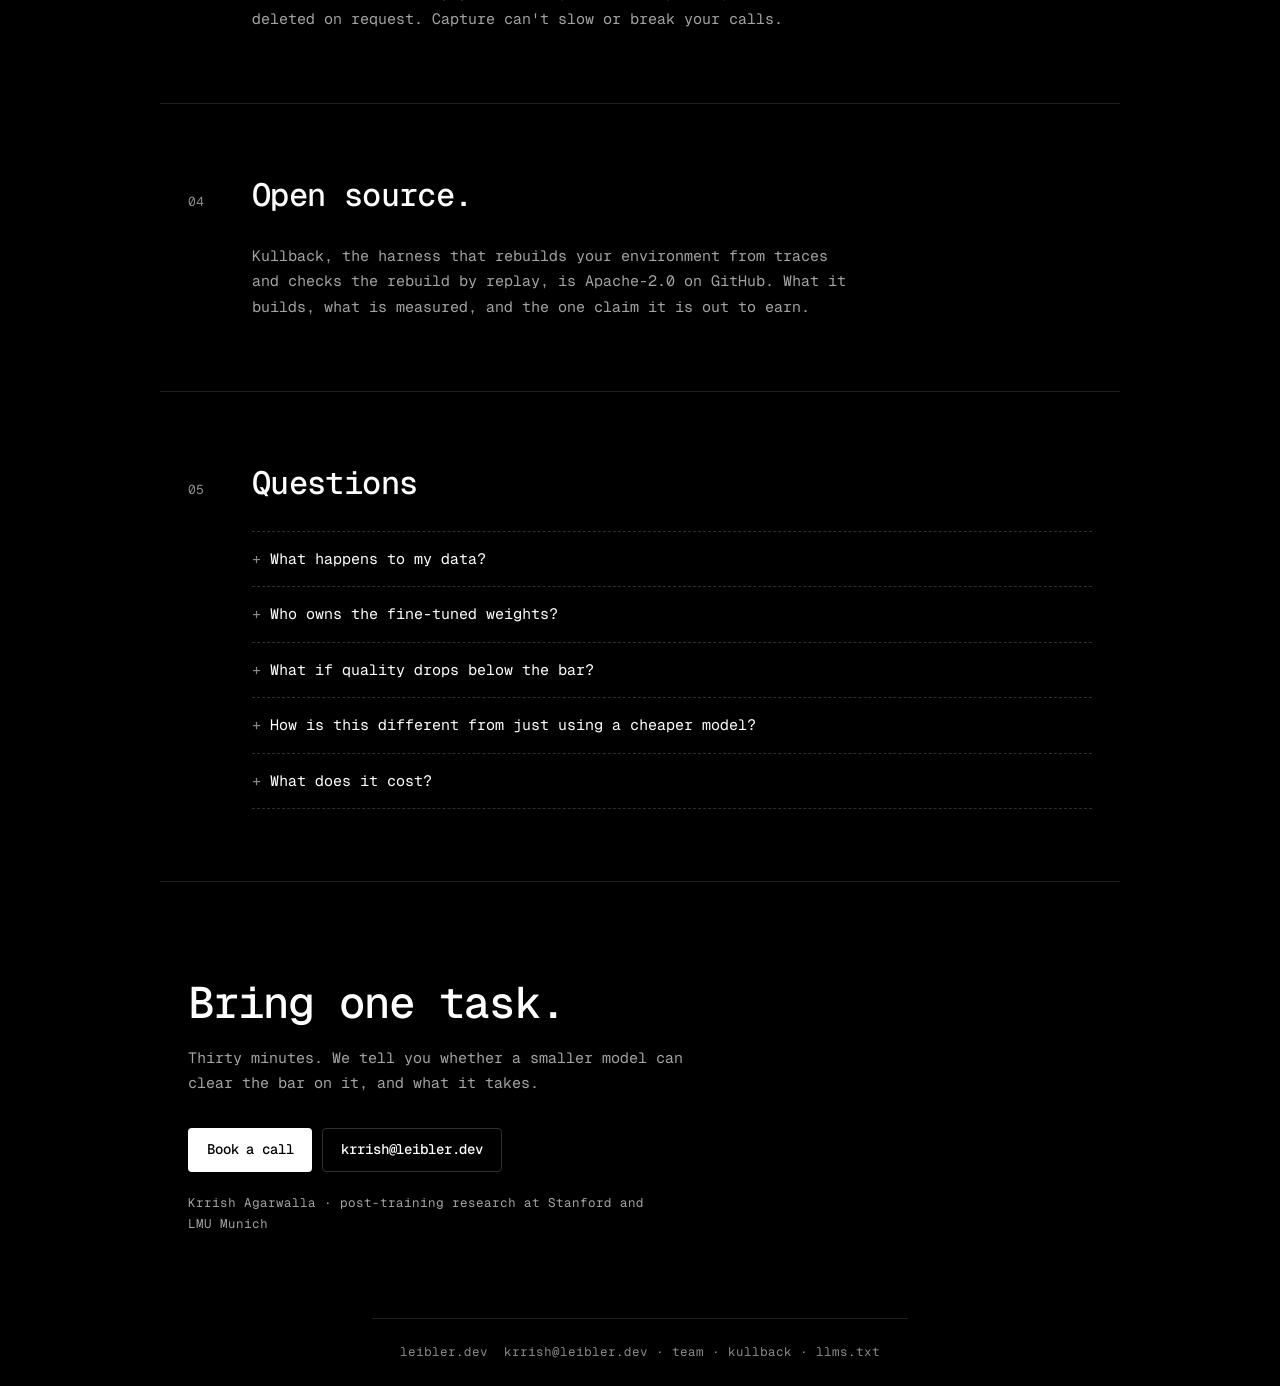
==== commit 24f2f110: "Evaluate step links to the Kullback page" ====
--- a/index.html
+++ b/index.html
@@ -26,7 +26,7 @@
 <link rel="preconnect" href="https://fonts.googleapis.com">
 <link rel="preconnect" href="https://fonts.gstatic.com" crossorigin>
 <link href="https://fonts.googleapis.com/css2?family=Geist+Mono:wght@400;500&display=swap" rel="stylesheet">
-<link rel="stylesheet" href="/assets/css/site.css?v=20260825c">
+<link rel="stylesheet" href="/assets/css/site.css?v=20260828a">
 <script src="/assets/js/hero.js?v=20260825c" defer></script>
 <script src="/assets/js/figures.js?v=20260825c" defer></script>
 <script type="application/ld+json">
@@ -74,7 +74,7 @@
 
   <section class="wrap sec" id="how">
     <div class="h"><span class="n">01</span><h2>How it works</h2></div>
-    <div class="step"><div><h3><span>01</span>Evaluate</h3><p>Add the wrapper or send a week of traces. We rebuild your environment from them, verified against the traces, plus synthetic data. In 48 hours you know which tasks a smaller model already handles.</p></div><div class="fig" aria-hidden="true"><svg viewBox="0 0 240 120">
+    <div class="step"><div><h3><span>01</span>Evaluate</h3><p>Add the wrapper or send a week of traces. We <a href="/kullback">rebuild your environment</a> from them, verified against the traces, plus synthetic data. In 48 hours you know which tasks a smaller model already handles.</p></div><div class="fig" aria-hidden="true"><svg viewBox="0 0 240 120">
       <text class="lbl" x="8" y="14">tasks from your traces</text>
       <text class="lbl" x="8" y="34">classify</text><text class="lbl" x="8" y="56">summarize</text><text class="lbl" x="8" y="78">extract</text><text class="lbl" x="8" y="100">draft reply</text>
       <g fill="#1f1f1f"><rect x="80" y="27" width="120" height="6"></rect><rect x="80" y="49" width="120" height="6"></rect><rect x="80" y="71" width="120" height="6"></rect><rect x="80" y="93" width="120" height="6"></rect></g>
--- a/assets/css/site.css
+++ b/assets/css/site.css
@@ -145,3 +145,4 @@
   @media (max-width: 720px) { .person { grid-template-columns: 1fr; } }
   @media (max-width: 720px) { .tbl, .note, .faq { margin-left: 0; } }
   @media (max-width: 560px) { .proof { font-size: 12px; } .proof th, .proof td { padding: 10px 8px; } .proof th, .proof td { vertical-align: top; } }
+  .step p a { color: #fff; border-bottom: 1px solid var(--line-2); transition: border-color 150ms ease; } .step p a:hover { border-color: #fff; }
